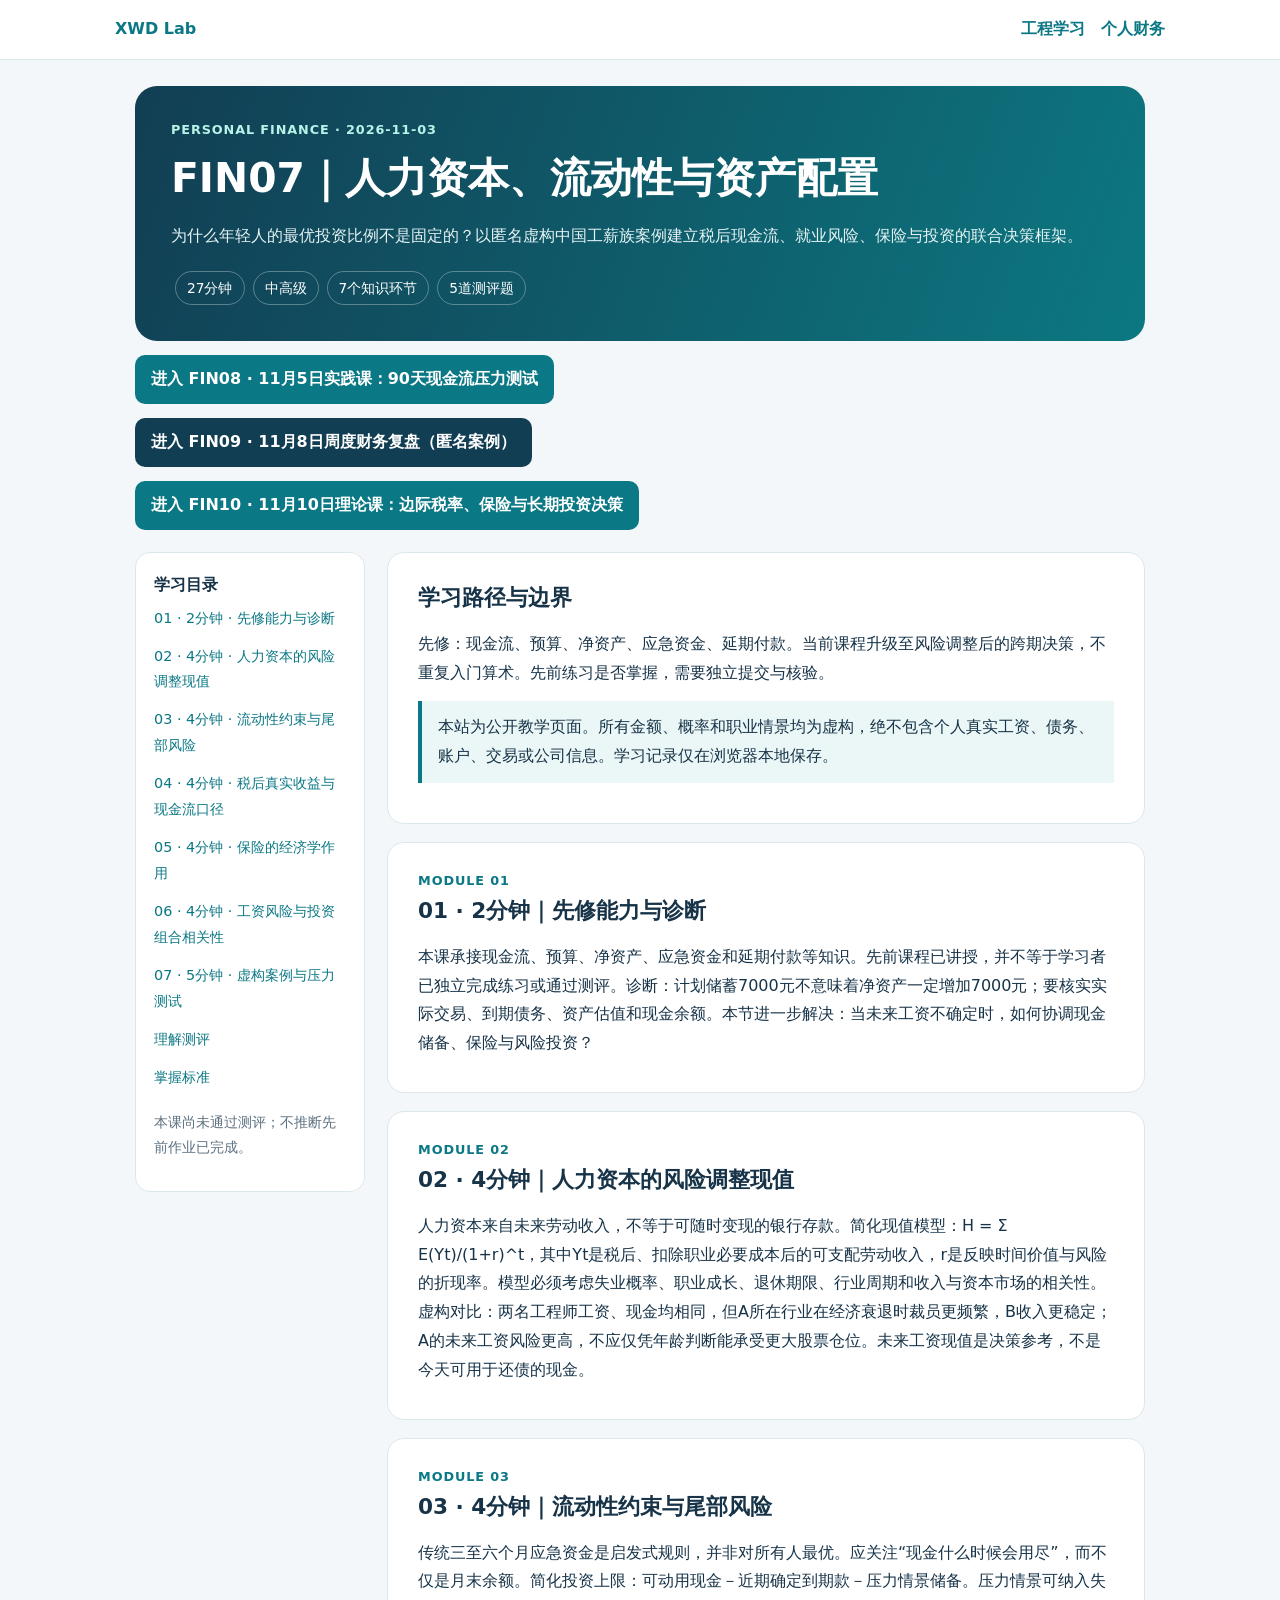
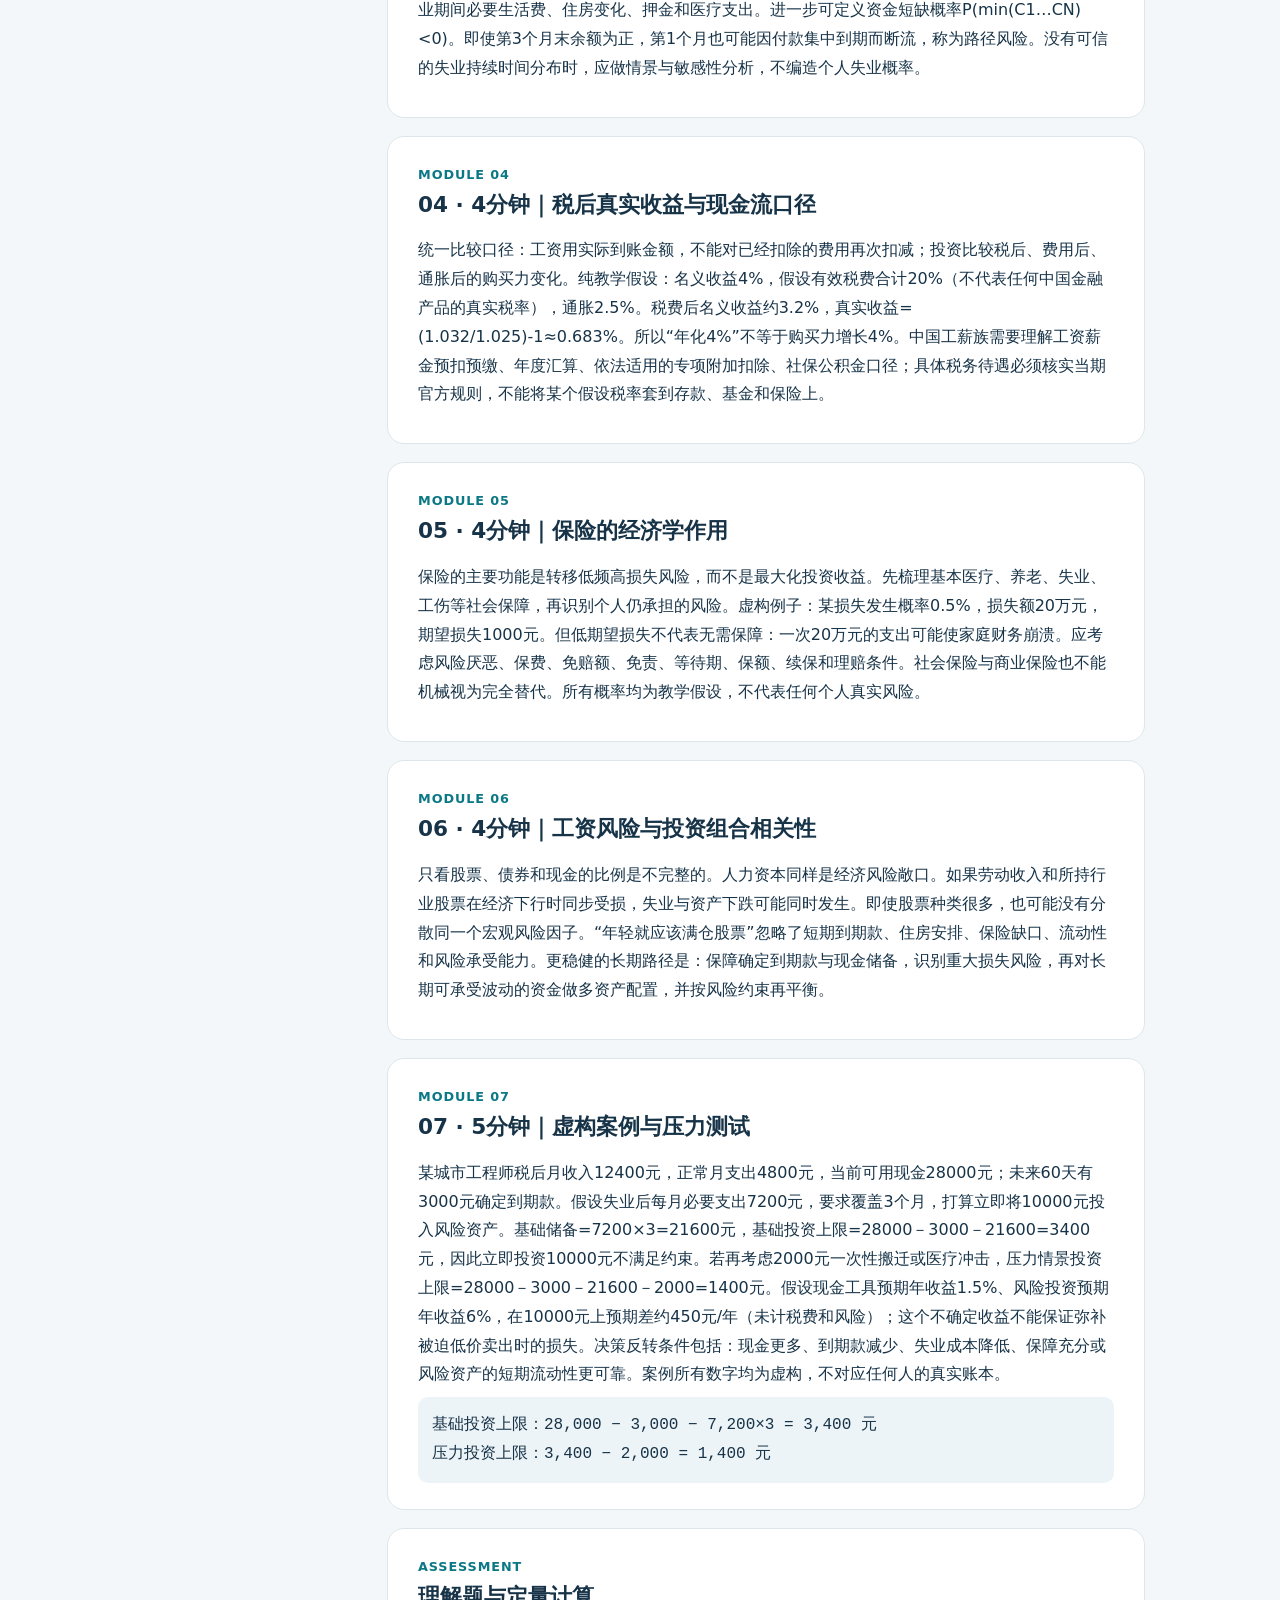
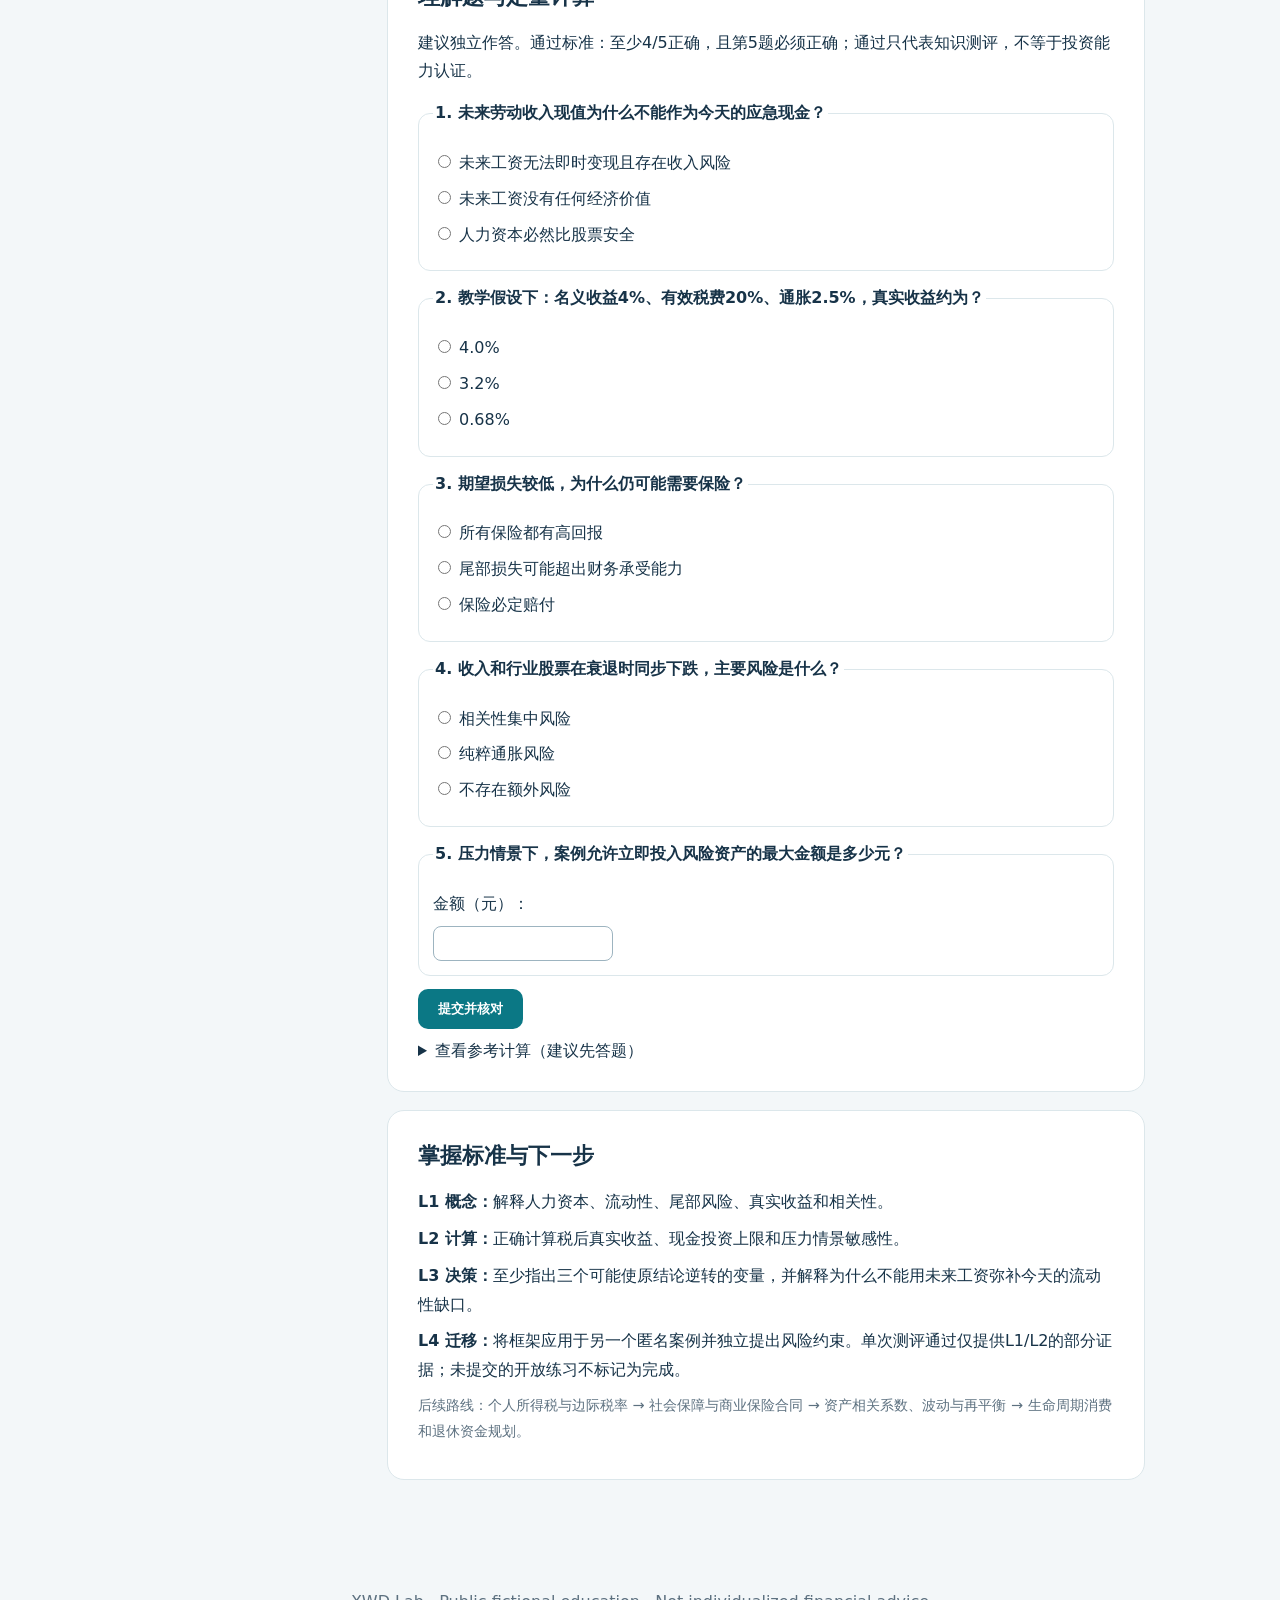
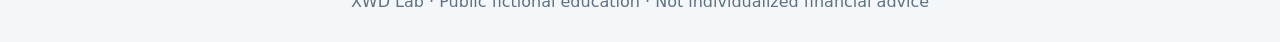
==== finance/index.html @ ec885947 "finance: add FIN10 theory lesson to finance landing page" ====
<!doctype html><html lang="zh-CN"><head><meta charset="utf-8"><meta name="viewport" content="width=device-width,initial-scale=1"><title>FIN07 人力资本与资产配置｜XWD Lab</title><meta name="description" content="个人财务进阶理论课：人力资本、流动性、税务、保险、投资与长期规划。虚构案例，浏览器本地进度。"><style>:root{--ink:#173348;--muted:#5d7180;--bg:#f3f7f9;--line:#dce7eb;--accent:#0b7885}*{box-sizing:border-box}html{scroll-behavior:smooth}body{margin:0;background:var(--bg);color:var(--ink);font-family:system-ui,-apple-system,"Noto Sans SC","Microsoft YaHei",sans-serif;line-height:1.8}a{color:var(--accent)}a:focus-visible,button:focus-visible,input:focus-visible{outline:3px solid orange;outline-offset:2px}header{background:#fff;border-bottom:1px solid var(--line);padding:15px max(20px,calc((100vw - 1050px)/2));display:flex;justify-content:space-between;gap:15px;flex-wrap:wrap}header a{text-decoration:none;font-weight:750}main{max-width:1050px;margin:auto;padding:26px 20px 65px}.hero{border-radius:22px;background:linear-gradient(110deg,#123e53,#0c7881);color:#fff;padding:32px 36px}.hero h1{font-size:clamp(1.65rem,3.6vw,2.55rem);line-height:1.35;margin:10px 0}.hero p{color:#e5f4f5}.tag{display:inline-block;padding:4px 11px;border:1px solid #ffffff50;border-radius:99px;margin:4px;font-size:.86rem}.layout{display:grid;grid-template-columns:230px 1fr;gap:22px;margin-top:22px}.sidebar{align-self:start;position:sticky;top:18px;background:#fff;border:1px solid var(--line);border-radius:15px;padding:18px}.sidebar a{display:block;text-decoration:none;padding:6px 0;font-size:.9rem}.sidebar p{font-size:.85rem;color:var(--muted)}.card{background:white;border:1px solid var(--line);border-radius:17px;padding:26px 30px;margin-bottom:18px}.card h2{font-size:1.35rem;margin:0 0 12px}.card p{margin:8px 0}.label{color:var(--accent);font-size:.8rem;font-weight:800;letter-spacing:.07em}.callout{background:#eaf7f6;border-left:4px solid var(--accent);padding:12px 16px;margin:14px 0}.math{font-family:ui-monospace,Consolas,monospace;background:#edf4f7;padding:14px;border-radius:10px;white-space:pre-wrap;overflow:auto}.q{border:1px solid var(--line);border-radius:12px;padding:14px;margin:13px 0}.q legend{font-weight:700}.q label{display:block;margin:7px 0}.q input{margin-right:8px;accent-color:var(--accent)}input[type=number]{padding:9px;border:1px solid #9db4c0;border-radius:8px;max-width:180px}button{background:var(--accent);color:#fff;border:0;border-radius:10px;padding:11px 20px;font-weight:750;cursor:pointer}button:hover{background:#095f69}.muted{color:var(--muted);font-size:.9rem}footer{text-align:center;color:var(--muted);padding:25px}@media(max-width:760px){.layout{grid-template-columns:1fr}.sidebar{position:static}.card{padding:20px}.hero{padding:25px 20px}}</style></head><body><header><a href="../">XWD Lab</a><nav aria-label="站点导航"><a href="../">工程学习</a>　<a href="./" aria-current="page">个人财务</a></nav></header><main><div class="hero"><div class="label" style="color:#b8f3e8">PERSONAL FINANCE · 2026-11-03</div><h1>FIN07｜人力资本、流动性与资产配置</h1><p>为什么年轻人的最优投资比例不是固定的？以匿名虚构中国工薪族案例建立税后现金流、就业风险、保险与投资的联合决策框架。</p><span class="tag">27分钟</span><span class="tag">中高级</span><span class="tag">7个知识环节</span><span class="tag">5道测评题</span></div><p style="margin:14px 0"><a href="practice-2026-11-05/" style="display:inline-block;background:#0b7885;color:#fff;padding:10px 16px;border-radius:10px;text-decoration:none;font-weight:750">进入 FIN08 · 11月5日实践课：90天现金流压力测试</a></p><p style="margin:14px 0"><a href="review-2026-11-08/" style="display:inline-block;background:#123e53;color:#fff;padding:10px 16px;border-radius:10px;text-decoration:none;font-weight:750">进入 FIN09 · 11月8日周度财务复盘（匿名案例）</a></p><p style="margin:14px 0"><a href="theory-2026-11-10/" style="display:inline-block;background:#0b7885;color:white;padding:10px 16px;border-radius:10px;text-decoration:none;font-weight:750">进入 FIN10 · 11月10日理论课：边际税率、保险与长期投资决策</a></p><div class="layout"><aside class="sidebar"><strong>学习目录</strong><a href="#s1">01 · 2分钟 · 先修能力与诊断</a><a href="#s2">02 · 4分钟 · 人力资本的风险调整现值</a><a href="#s3">03 · 4分钟 · 流动性约束与尾部风险</a><a href="#s4">04 · 4分钟 · 税后真实收益与现金流口径</a><a href="#s5">05 · 4分钟 · 保险的经济学作用</a><a href="#s6">06 · 4分钟 · 工资风险与投资组合相关性</a><a href="#s7">07 · 5分钟 · 虚构案例与压力测试</a><a href="#quiz-section">理解测评</a><a href="#rubric">掌握标准</a><p id="status">本课尚未通过测评；不推断先前作业已完成。</p></aside><article><section class="card"><h2>学习路径与边界</h2><p>先修：现金流、预算、净资产、应急资金、延期付款。当前课程升级至风险调整后的跨期决策，不重复入门算术。先前练习是否掌握，需要独立提交与核验。</p><div class="callout">本站为公开教学页面。所有金额、概率和职业情景均为虚构，绝不包含个人真实工资、债务、账户、交易或公司信息。学习记录仅在浏览器本地保存。</div></section><section class="card" id="s1"><div class="label">MODULE 01</div><h2>01 · 2分钟｜先修能力与诊断</h2><p>本课承接现金流、预算、净资产、应急资金和延期付款等知识。先前课程已讲授，并不等于学习者已独立完成练习或通过测评。诊断：计划储蓄7000元不意味着净资产一定增加7000元；要核实实际交易、到期债务、资产估值和现金余额。本节进一步解决：当未来工资不确定时，如何协调现金储备、保险与风险投资？</p></section><section class="card" id="s2"><div class="label">MODULE 02</div><h2>02 · 4分钟｜人力资本的风险调整现值</h2><p>人力资本来自未来劳动收入，不等于可随时变现的银行存款。简化现值模型：H = Σ E(Yt)/(1+r)^t，其中Yt是税后、扣除职业必要成本后的可支配劳动收入，r是反映时间价值与风险的折现率。模型必须考虑失业概率、职业成长、退休期限、行业周期和收入与资本市场的相关性。虚构对比：两名工程师工资、现金均相同，但A所在行业在经济衰退时裁员更频繁，B收入更稳定；A的未来工资风险更高，不应仅凭年龄判断能承受更大股票仓位。未来工资现值是决策参考，不是今天可用于还债的现金。</p></section><section class="card" id="s3"><div class="label">MODULE 03</div><h2>03 · 4分钟｜流动性约束与尾部风险</h2><p>传统三至六个月应急资金是启发式规则，并非对所有人最优。应关注“现金什么时候会用尽”，而不仅是月末余额。简化投资上限：可动用现金－近期确定到期款－压力情景储备。压力情景可纳入失业期间必要生活费、住房变化、押金和医疗支出。进一步可定义资金短缺概率P(min(C1…CN)<0)。即使第3个月末余额为正，第1个月也可能因付款集中到期而断流，称为路径风险。没有可信的失业持续时间分布时，应做情景与敏感性分析，不编造个人失业概率。</p></section><section class="card" id="s4"><div class="label">MODULE 04</div><h2>04 · 4分钟｜税后真实收益与现金流口径</h2><p>统一比较口径：工资用实际到账金额，不能对已经扣除的费用再次扣减；投资比较税后、费用后、通胀后的购买力变化。纯教学假设：名义收益4%，假设有效税费合计20%（不代表任何中国金融产品的真实税率），通胀2.5%。税费后名义收益约3.2%，真实收益=(1.032/1.025)-1≈0.683%。所以“年化4%”不等于购买力增长4%。中国工薪族需要理解工资薪金预扣预缴、年度汇算、依法适用的专项附加扣除、社保公积金口径；具体税务待遇必须核实当期官方规则，不能将某个假设税率套到存款、基金和保险上。</p></section><section class="card" id="s5"><div class="label">MODULE 05</div><h2>05 · 4分钟｜保险的经济学作用</h2><p>保险的主要功能是转移低频高损失风险，而不是最大化投资收益。先梳理基本医疗、养老、失业、工伤等社会保障，再识别个人仍承担的风险。虚构例子：某损失发生概率0.5%，损失额20万元，期望损失1000元。但低期望损失不代表无需保障：一次20万元的支出可能使家庭财务崩溃。应考虑风险厌恶、保费、免赔额、免责、等待期、保额、续保和理赔条件。社会保险与商业保险也不能机械视为完全替代。所有概率均为教学假设，不代表任何个人真实风险。</p></section><section class="card" id="s6"><div class="label">MODULE 06</div><h2>06 · 4分钟｜工资风险与投资组合相关性</h2><p>只看股票、债券和现金的比例是不完整的。人力资本同样是经济风险敞口。如果劳动收入和所持行业股票在经济下行时同步受损，失业与资产下跌可能同时发生。即使股票种类很多，也可能没有分散同一个宏观风险因子。“年轻就应该满仓股票”忽略了短期到期款、住房安排、保险缺口、流动性和风险承受能力。更稳健的长期路径是：保障确定到期款与现金储备，识别重大损失风险，再对长期可承受波动的资金做多资产配置，并按风险约束再平衡。</p></section><section class="card" id="s7"><div class="label">MODULE 07</div><h2>07 · 5分钟｜虚构案例与压力测试</h2><p>某城市工程师税后月收入12400元，正常月支出4800元，当前可用现金28000元；未来60天有3000元确定到期款。假设失业后每月必要支出7200元，要求覆盖3个月，打算立即将10000元投入风险资产。基础储备=7200×3=21600元，基础投资上限=28000－3000－21600=3400元，因此立即投资10000元不满足约束。若再考虑2000元一次性搬迁或医疗冲击，压力情景投资上限=28000－3000－21600－2000=1400元。假设现金工具预期年收益1.5%、风险投资预期年收益6%，在10000元上预期差约450元/年（未计税费和风险）；这个不确定收益不能保证弥补被迫低价卖出时的损失。决策反转条件包括：现金更多、到期款减少、失业成本降低、保障充分或风险资产的短期流动性更可靠。案例所有数字均为虚构，不对应任何人的真实账本。</p><div class="math">基础投资上限：28,000 − 3,000 − 7,200×3 = 3,400 元<br>压力投资上限：3,400 − 2,000 = 1,400 元</div></section><section class="card" id="quiz-section"><div class="label">ASSESSMENT</div><h2>理解题与定量计算</h2><p>建议独立作答。通过标准：至少4/5正确，且第5题必须正确；通过只代表知识测评，不等于投资能力认证。</p><form id="quiz"><fieldset class="q"><legend>1. 未来劳动收入现值为什么不能作为今天的应急现金？</legend><label><input type="radio" name="q0" value="0">未来工资无法即时变现且存在收入风险</label><label><input type="radio" name="q0" value="1">未来工资没有任何经济价值</label><label><input type="radio" name="q0" value="2">人力资本必然比股票安全</label></fieldset><fieldset class="q"><legend>2. 教学假设下：名义收益4%、有效税费20%、通胀2.5%，真实收益约为？</legend><label><input type="radio" name="q1" value="0">4.0%</label><label><input type="radio" name="q1" value="1">3.2%</label><label><input type="radio" name="q1" value="2">0.68%</label></fieldset><fieldset class="q"><legend>3. 期望损失较低，为什么仍可能需要保险？</legend><label><input type="radio" name="q2" value="0">所有保险都有高回报</label><label><input type="radio" name="q2" value="1">尾部损失可能超出财务承受能力</label><label><input type="radio" name="q2" value="2">保险必定赔付</label></fieldset><fieldset class="q"><legend>4. 收入和行业股票在衰退时同步下跌，主要风险是什么？</legend><label><input type="radio" name="q3" value="0">相关性集中风险</label><label><input type="radio" name="q3" value="1">纯粹通胀风险</label><label><input type="radio" name="q3" value="2">不存在额外风险</label></fieldset><fieldset class="q"><legend>5. 压力情景下，案例允许立即投入风险资产的最大金额是多少元？</legend><label for="number">金额（元）：</label><input type="number" id="number" step="1" min="0" inputmode="numeric"></fieldset><button type="submit">提交并核对</button><p id="result" role="status" aria-live="polite"></p></form><details><summary>查看参考计算（建议先答题）</summary><p>真实收益=(1.032/1.025)-1≈0.683%；投资上限=28000-3000-(7200×3+2000)=1400元。选择题答案依次为A、C、B、A。</p></details></section><section class="card" id="rubric"><h2>掌握标准与下一步</h2><p><strong>L1 概念：</strong>解释人力资本、流动性、尾部风险、真实收益和相关性。</p><p><strong>L2 计算：</strong>正确计算税后真实收益、现金投资上限和压力情景敏感性。</p><p><strong>L3 决策：</strong>至少指出三个可能使原结论逆转的变量，并解释为什么不能用未来工资弥补今天的流动性缺口。</p><p><strong>L4 迁移：</strong>将框架应用于另一个匿名案例并独立提出风险约束。单次测评通过仅提供L1/L2的部分证据；未提交的开放练习不标记为完成。</p><p class="muted">后续路线：个人所得税与边际税率 → 社会保障与商业保险合同 → 资产相关系数、波动与再平衡 → 生命周期消费和退休资金规划。</p></section></article></div></main><footer>XWD Lab · Public fictional education · Not individualized financial advice</footer><script>(function(){'use strict';var key='xwd_finance_learning_v1',id='fin07-20261103';var status=document.getElementById('status');try{var old=JSON.parse(localStorage.getItem(key)||'{}');if(old[id]&&old[id].passed)status.textContent='本设备已通过本课知识测评。';}catch(e){}document.getElementById('quiz').addEventListener('submit',function(e){e.preventDefault();var answers=[0,2,1,0],score=0;for(var i=0;i<4;i++){var checked=document.querySelector('input[name="q'+i+'"]:checked');if(!checked){document.getElementById('result').textContent='请先完成全部选择题。';return;}if(Number(checked.value)===answers[i])score++;}var n=document.getElementById('number').value;if(n===''){document.getElementById('result').textContent='请填写定量题。';return;}var ok=Number(n)===1400;if(ok)score++;var passed=score>=4&&ok;document.getElementById('result').textContent='得分 '+score+'/5。'+(passed?'通过本课知识检查。':'未达标，请核对压力情景计算。')+' 参考答案：1-A，2-C，3-B，4-A，5-1400元。';try{var data=JSON.parse(localStorage.getItem(key)||'{}');if(!data||typeof data!=='object'||Array.isArray(data))data={};data[id]={passed:passed,score:score,checkedAt:new Date().toISOString()};localStorage.setItem(key,JSON.stringify(data));if(passed)status.textContent='本设备已通过本课知识测评。';}catch(err){document.getElementById('result').textContent+=' 本浏览器无法保存进度。';}});})();</script></body></html>
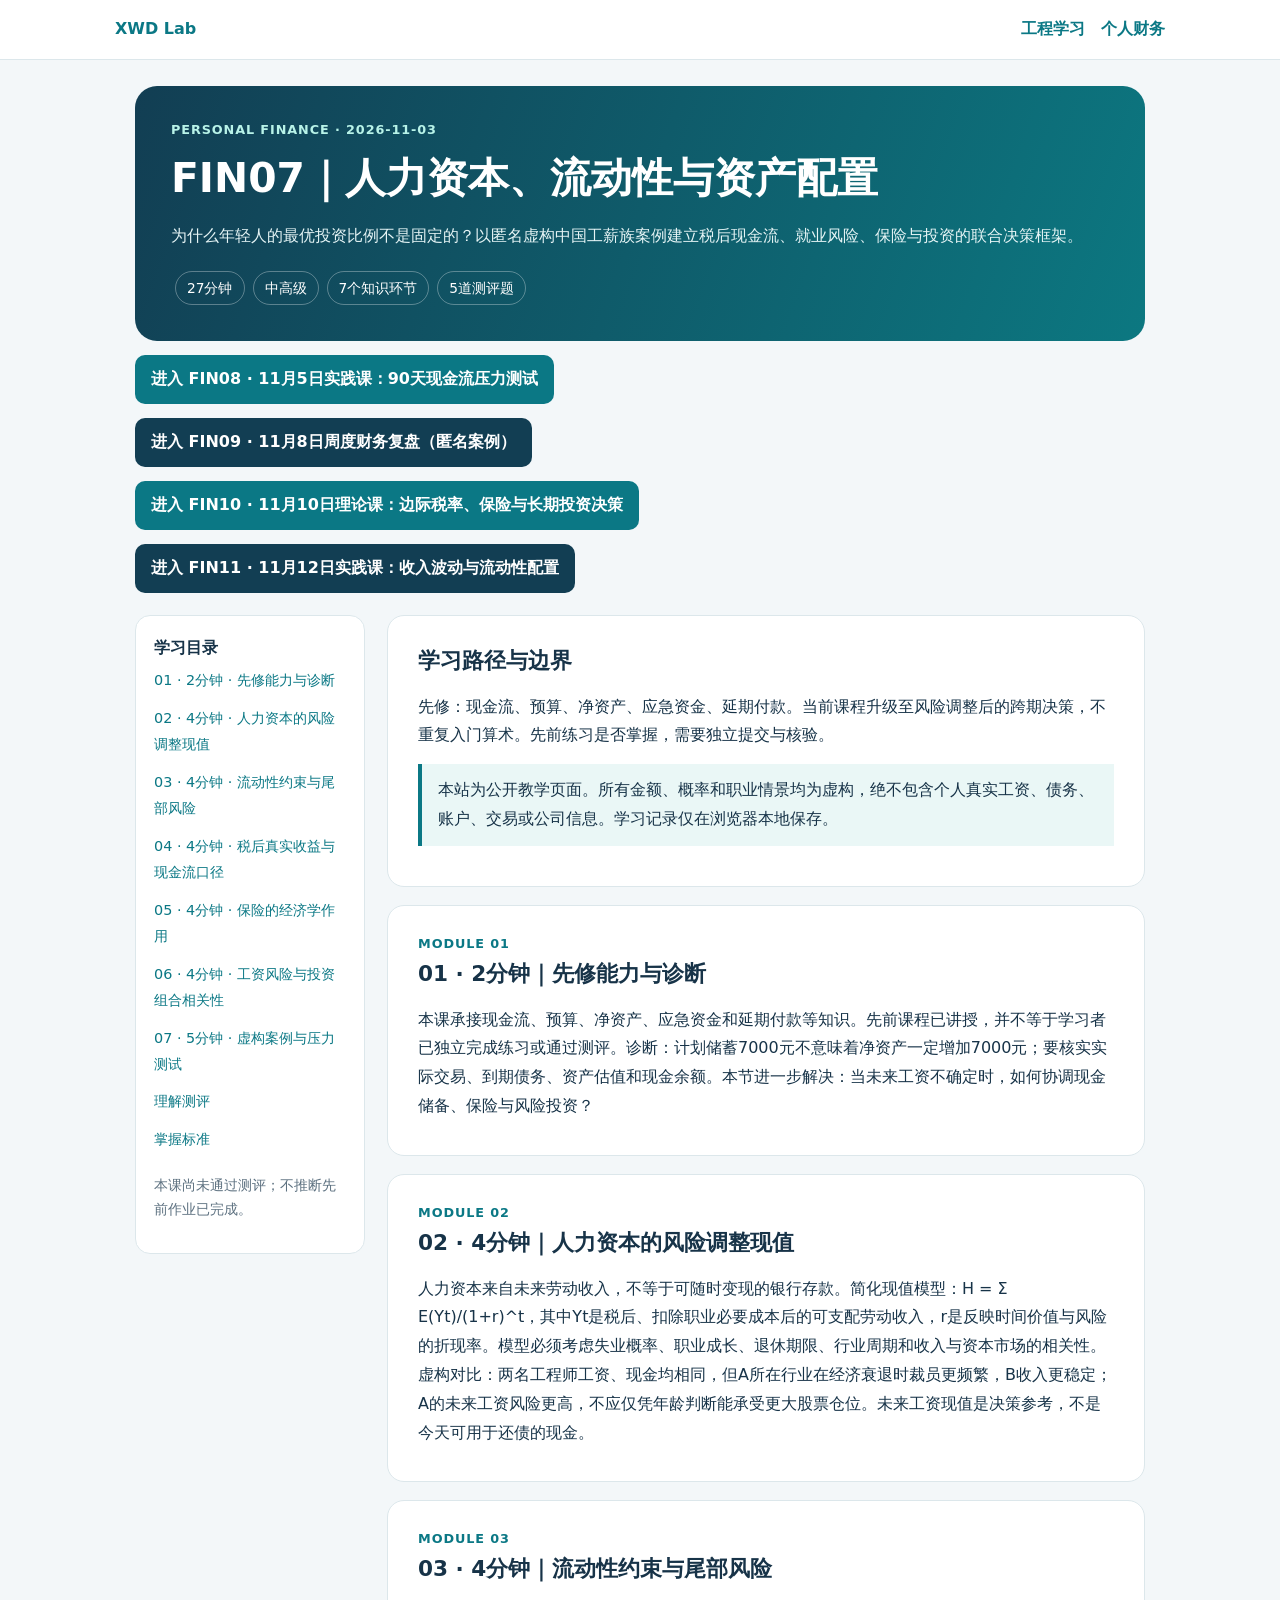
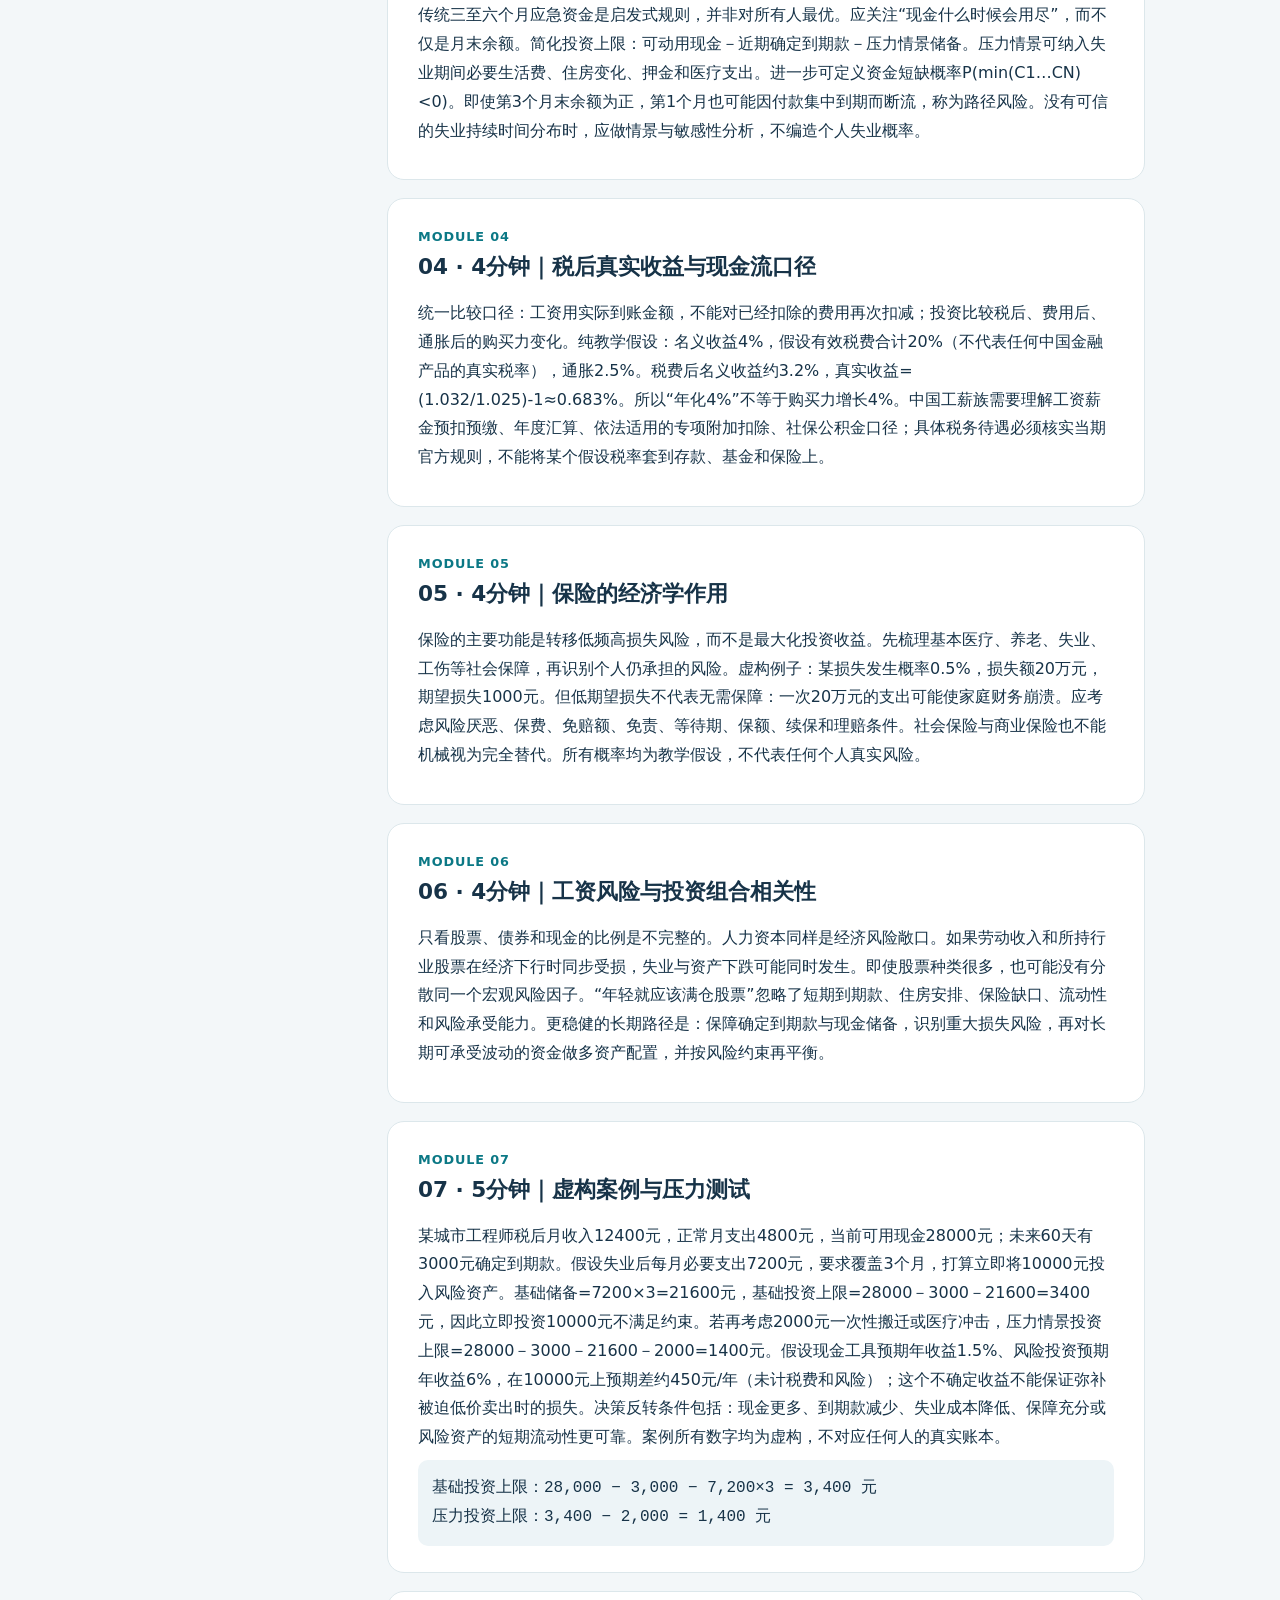
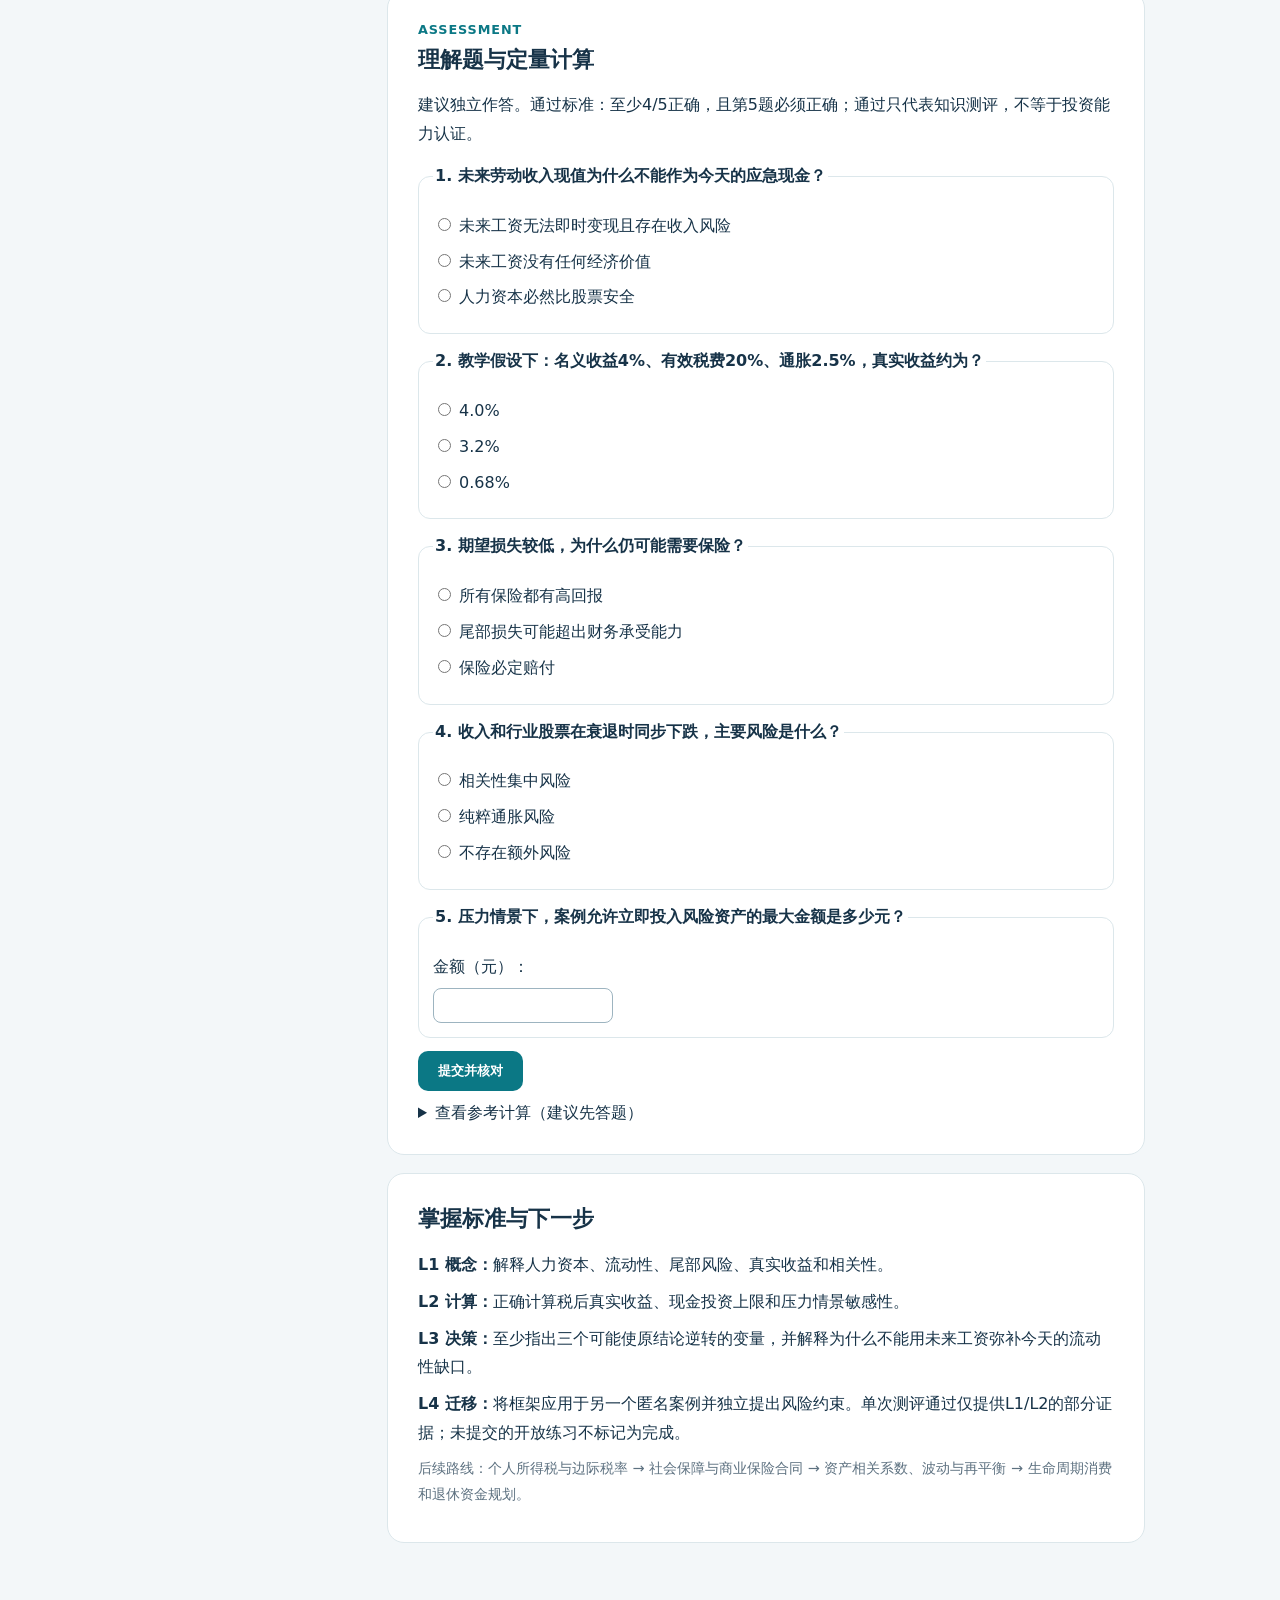
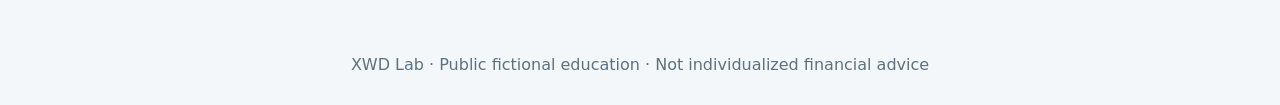
==== commit f3c1629a: "finance: link FIN11 practice from finance index" ====
--- a/finance/index.html
+++ b/finance/index.html
@@ -1 +1 @@
-<!doctype html><html lang="zh-CN"><head><meta charset="utf-8"><meta name="viewport" content="width=device-width,initial-scale=1"><title>FIN07 人力资本与资产配置｜XWD Lab</title><meta name="description" content="个人财务进阶理论课：人力资本、流动性、税务、保险、投资与长期规划。虚构案例，浏览器本地进度。"><style>:root{--ink:#173348;--muted:#5d7180;--bg:#f3f7f9;--line:#dce7eb;--accent:#0b7885}*{box-sizing:border-box}html{scroll-behavior:smooth}body{margin:0;background:var(--bg);color:var(--ink);font-family:system-ui,-apple-system,"Noto Sans SC","Microsoft YaHei",sans-serif;line-height:1.8}a{color:var(--accent)}a:focus-visible,button:focus-visible,input:focus-visible{outline:3px solid orange;outline-offset:2px}header{background:#fff;border-bottom:1px solid var(--line);padding:15px max(20px,calc((100vw - 1050px)/2));display:flex;justify-content:space-between;gap:15px;flex-wrap:wrap}header a{text-decoration:none;font-weight:750}main{max-width:1050px;margin:auto;padding:26px 20px 65px}.hero{border-radius:22px;background:linear-gradient(110deg,#123e53,#0c7881);color:#fff;padding:32px 36px}.hero h1{font-size:clamp(1.65rem,3.6vw,2.55rem);line-height:1.35;margin:10px 0}.hero p{color:#e5f4f5}.tag{display:inline-block;padding:4px 11px;border:1px solid #ffffff50;border-radius:99px;margin:4px;font-size:.86rem}.layout{display:grid;grid-template-columns:230px 1fr;gap:22px;margin-top:22px}.sidebar{align-self:start;position:sticky;top:18px;background:#fff;border:1px solid var(--line);border-radius:15px;padding:18px}.sidebar a{display:block;text-decoration:none;padding:6px 0;font-size:.9rem}.sidebar p{font-size:.85rem;color:var(--muted)}.card{background:white;border:1px solid var(--line);border-radius:17px;padding:26px 30px;margin-bottom:18px}.card h2{font-size:1.35rem;margin:0 0 12px}.card p{margin:8px 0}.label{color:var(--accent);font-size:.8rem;font-weight:800;letter-spacing:.07em}.callout{background:#eaf7f6;border-left:4px solid var(--accent);padding:12px 16px;margin:14px 0}.math{font-family:ui-monospace,Consolas,monospace;background:#edf4f7;padding:14px;border-radius:10px;white-space:pre-wrap;overflow:auto}.q{border:1px solid var(--line);border-radius:12px;padding:14px;margin:13px 0}.q legend{font-weight:700}.q label{display:block;margin:7px 0}.q input{margin-right:8px;accent-color:var(--accent)}input[type=number]{padding:9px;border:1px solid #9db4c0;border-radius:8px;max-width:180px}button{background:var(--accent);color:#fff;border:0;border-radius:10px;padding:11px 20px;font-weight:750;cursor:pointer}button:hover{background:#095f69}.muted{color:var(--muted);font-size:.9rem}footer{text-align:center;color:var(--muted);padding:25px}@media(max-width:760px){.layout{grid-template-columns:1fr}.sidebar{position:static}.card{padding:20px}.hero{padding:25px 20px}}</style></head><body><header><a href="../">XWD Lab</a><nav aria-label="站点导航"><a href="../">工程学习</a>　<a href="./" aria-current="page">个人财务</a></nav></header><main><div class="hero"><div class="label" style="color:#b8f3e8">PERSONAL FINANCE · 2026-11-03</div><h1>FIN07｜人力资本、流动性与资产配置</h1><p>为什么年轻人的最优投资比例不是固定的？以匿名虚构中国工薪族案例建立税后现金流、就业风险、保险与投资的联合决策框架。</p><span class="tag">27分钟</span><span class="tag">中高级</span><span class="tag">7个知识环节</span><span class="tag">5道测评题</span></div><p style="margin:14px 0"><a href="practice-2026-11-05/" style="display:inline-block;background:#0b7885;color:#fff;padding:10px 16px;border-radius:10px;text-decoration:none;font-weight:750">进入 FIN08 · 11月5日实践课：90天现金流压力测试</a></p><p style="margin:14px 0"><a href="review-2026-11-08/" style="display:inline-block;background:#123e53;color:#fff;padding:10px 16px;border-radius:10px;text-decoration:none;font-weight:750">进入 FIN09 · 11月8日周度财务复盘（匿名案例）</a></p><p style="margin:14px 0"><a href="theory-2026-11-10/" style="display:inline-block;background:#0b7885;color:white;padding:10px 16px;border-radius:10px;text-decoration:none;font-weight:750">进入 FIN10 · 11月10日理论课：边际税率、保险与长期投资决策</a></p><div class="layout"><aside class="sidebar"><strong>学习目录</strong><a href="#s1">01 · 2分钟 · 先修能力与诊断</a><a href="#s2">02 · 4分钟 · 人力资本的风险调整现值</a><a href="#s3">03 · 4分钟 · 流动性约束与尾部风险</a><a href="#s4">04 · 4分钟 · 税后真实收益与现金流口径</a><a href="#s5">05 · 4分钟 · 保险的经济学作用</a><a href="#s6">06 · 4分钟 · 工资风险与投资组合相关性</a><a href="#s7">07 · 5分钟 · 虚构案例与压力测试</a><a href="#quiz-section">理解测评</a><a href="#rubric">掌握标准</a><p id="status">本课尚未通过测评；不推断先前作业已完成。</p></aside><article><section class="card"><h2>学习路径与边界</h2><p>先修：现金流、预算、净资产、应急资金、延期付款。当前课程升级至风险调整后的跨期决策，不重复入门算术。先前练习是否掌握，需要独立提交与核验。</p><div class="callout">本站为公开教学页面。所有金额、概率和职业情景均为虚构，绝不包含个人真实工资、债务、账户、交易或公司信息。学习记录仅在浏览器本地保存。</div></section><section class="card" id="s1"><div class="label">MODULE 01</div><h2>01 · 2分钟｜先修能力与诊断</h2><p>本课承接现金流、预算、净资产、应急资金和延期付款等知识。先前课程已讲授，并不等于学习者已独立完成练习或通过测评。诊断：计划储蓄7000元不意味着净资产一定增加7000元；要核实实际交易、到期债务、资产估值和现金余额。本节进一步解决：当未来工资不确定时，如何协调现金储备、保险与风险投资？</p></section><section class="card" id="s2"><div class="label">MODULE 02</div><h2>02 · 4分钟｜人力资本的风险调整现值</h2><p>人力资本来自未来劳动收入，不等于可随时变现的银行存款。简化现值模型：H = Σ E(Yt)/(1+r)^t，其中Yt是税后、扣除职业必要成本后的可支配劳动收入，r是反映时间价值与风险的折现率。模型必须考虑失业概率、职业成长、退休期限、行业周期和收入与资本市场的相关性。虚构对比：两名工程师工资、现金均相同，但A所在行业在经济衰退时裁员更频繁，B收入更稳定；A的未来工资风险更高，不应仅凭年龄判断能承受更大股票仓位。未来工资现值是决策参考，不是今天可用于还债的现金。</p></section><section class="card" id="s3"><div class="label">MODULE 03</div><h2>03 · 4分钟｜流动性约束与尾部风险</h2><p>传统三至六个月应急资金是启发式规则，并非对所有人最优。应关注“现金什么时候会用尽”，而不仅是月末余额。简化投资上限：可动用现金－近期确定到期款－压力情景储备。压力情景可纳入失业期间必要生活费、住房变化、押金和医疗支出。进一步可定义资金短缺概率P(min(C1…CN)<0)。即使第3个月末余额为正，第1个月也可能因付款集中到期而断流，称为路径风险。没有可信的失业持续时间分布时，应做情景与敏感性分析，不编造个人失业概率。</p></section><section class="card" id="s4"><div class="label">MODULE 04</div><h2>04 · 4分钟｜税后真实收益与现金流口径</h2><p>统一比较口径：工资用实际到账金额，不能对已经扣除的费用再次扣减；投资比较税后、费用后、通胀后的购买力变化。纯教学假设：名义收益4%，假设有效税费合计20%（不代表任何中国金融产品的真实税率），通胀2.5%。税费后名义收益约3.2%，真实收益=(1.032/1.025)-1≈0.683%。所以“年化4%”不等于购买力增长4%。中国工薪族需要理解工资薪金预扣预缴、年度汇算、依法适用的专项附加扣除、社保公积金口径；具体税务待遇必须核实当期官方规则，不能将某个假设税率套到存款、基金和保险上。</p></section><section class="card" id="s5"><div class="label">MODULE 05</div><h2>05 · 4分钟｜保险的经济学作用</h2><p>保险的主要功能是转移低频高损失风险，而不是最大化投资收益。先梳理基本医疗、养老、失业、工伤等社会保障，再识别个人仍承担的风险。虚构例子：某损失发生概率0.5%，损失额20万元，期望损失1000元。但低期望损失不代表无需保障：一次20万元的支出可能使家庭财务崩溃。应考虑风险厌恶、保费、免赔额、免责、等待期、保额、续保和理赔条件。社会保险与商业保险也不能机械视为完全替代。所有概率均为教学假设，不代表任何个人真实风险。</p></section><section class="card" id="s6"><div class="label">MODULE 06</div><h2>06 · 4分钟｜工资风险与投资组合相关性</h2><p>只看股票、债券和现金的比例是不完整的。人力资本同样是经济风险敞口。如果劳动收入和所持行业股票在经济下行时同步受损，失业与资产下跌可能同时发生。即使股票种类很多，也可能没有分散同一个宏观风险因子。“年轻就应该满仓股票”忽略了短期到期款、住房安排、保险缺口、流动性和风险承受能力。更稳健的长期路径是：保障确定到期款与现金储备，识别重大损失风险，再对长期可承受波动的资金做多资产配置，并按风险约束再平衡。</p></section><section class="card" id="s7"><div class="label">MODULE 07</div><h2>07 · 5分钟｜虚构案例与压力测试</h2><p>某城市工程师税后月收入12400元，正常月支出4800元，当前可用现金28000元；未来60天有3000元确定到期款。假设失业后每月必要支出7200元，要求覆盖3个月，打算立即将10000元投入风险资产。基础储备=7200×3=21600元，基础投资上限=28000－3000－21600=3400元，因此立即投资10000元不满足约束。若再考虑2000元一次性搬迁或医疗冲击，压力情景投资上限=28000－3000－21600－2000=1400元。假设现金工具预期年收益1.5%、风险投资预期年收益6%，在10000元上预期差约450元/年（未计税费和风险）；这个不确定收益不能保证弥补被迫低价卖出时的损失。决策反转条件包括：现金更多、到期款减少、失业成本降低、保障充分或风险资产的短期流动性更可靠。案例所有数字均为虚构，不对应任何人的真实账本。</p><div class="math">基础投资上限：28,000 − 3,000 − 7,200×3 = 3,400 元<br>压力投资上限：3,400 − 2,000 = 1,400 元</div></section><section class="card" id="quiz-section"><div class="label">ASSESSMENT</div><h2>理解题与定量计算</h2><p>建议独立作答。通过标准：至少4/5正确，且第5题必须正确；通过只代表知识测评，不等于投资能力认证。</p><form id="quiz"><fieldset class="q"><legend>1. 未来劳动收入现值为什么不能作为今天的应急现金？</legend><label><input type="radio" name="q0" value="0">未来工资无法即时变现且存在收入风险</label><label><input type="radio" name="q0" value="1">未来工资没有任何经济价值</label><label><input type="radio" name="q0" value="2">人力资本必然比股票安全</label></fieldset><fieldset class="q"><legend>2. 教学假设下：名义收益4%、有效税费20%、通胀2.5%，真实收益约为？</legend><label><input type="radio" name="q1" value="0">4.0%</label><label><input type="radio" name="q1" value="1">3.2%</label><label><input type="radio" name="q1" value="2">0.68%</label></fieldset><fieldset class="q"><legend>3. 期望损失较低，为什么仍可能需要保险？</legend><label><input type="radio" name="q2" value="0">所有保险都有高回报</label><label><input type="radio" name="q2" value="1">尾部损失可能超出财务承受能力</label><label><input type="radio" name="q2" value="2">保险必定赔付</label></fieldset><fieldset class="q"><legend>4. 收入和行业股票在衰退时同步下跌，主要风险是什么？</legend><label><input type="radio" name="q3" value="0">相关性集中风险</label><label><input type="radio" name="q3" value="1">纯粹通胀风险</label><label><input type="radio" name="q3" value="2">不存在额外风险</label></fieldset><fieldset class="q"><legend>5. 压力情景下，案例允许立即投入风险资产的最大金额是多少元？</legend><label for="number">金额（元）：</label><input type="number" id="number" step="1" min="0" inputmode="numeric"></fieldset><button type="submit">提交并核对</button><p id="result" role="status" aria-live="polite"></p></form><details><summary>查看参考计算（建议先答题）</summary><p>真实收益=(1.032/1.025)-1≈0.683%；投资上限=28000-3000-(7200×3+2000)=1400元。选择题答案依次为A、C、B、A。</p></details></section><section class="card" id="rubric"><h2>掌握标准与下一步</h2><p><strong>L1 概念：</strong>解释人力资本、流动性、尾部风险、真实收益和相关性。</p><p><strong>L2 计算：</strong>正确计算税后真实收益、现金投资上限和压力情景敏感性。</p><p><strong>L3 决策：</strong>至少指出三个可能使原结论逆转的变量，并解释为什么不能用未来工资弥补今天的流动性缺口。</p><p><strong>L4 迁移：</strong>将框架应用于另一个匿名案例并独立提出风险约束。单次测评通过仅提供L1/L2的部分证据；未提交的开放练习不标记为完成。</p><p class="muted">后续路线：个人所得税与边际税率 → 社会保障与商业保险合同 → 资产相关系数、波动与再平衡 → 生命周期消费和退休资金规划。</p></section></article></div></main><footer>XWD Lab · Public fictional education · Not individualized financial advice</footer><script>(function(){'use strict';var key='xwd_finance_learning_v1',id='fin07-20261103';var status=document.getElementById('status');try{var old=JSON.parse(localStorage.getItem(key)||'{}');if(old[id]&&old[id].passed)status.textContent='本设备已通过本课知识测评。';}catch(e){}document.getElementById('quiz').addEventListener('submit',function(e){e.preventDefault();var answers=[0,2,1,0],score=0;for(var i=0;i<4;i++){var checked=document.querySelector('input[name="q'+i+'"]:checked');if(!checked){document.getElementById('result').textContent='请先完成全部选择题。';return;}if(Number(checked.value)===answers[i])score++;}var n=document.getElementById('number').value;if(n===''){document.getElementById('result').textContent='请填写定量题。';return;}var ok=Number(n)===1400;if(ok)score++;var passed=score>=4&&ok;document.getElementById('result').textContent='得分 '+score+'/5。'+(passed?'通过本课知识检查。':'未达标，请核对压力情景计算。')+' 参考答案：1-A，2-C，3-B，4-A，5-1400元。';try{var data=JSON.parse(localStorage.getItem(key)||'{}');if(!data||typeof data!=='object'||Array.isArray(data))data={};data[id]={passed:passed,score:score,checkedAt:new Date().toISOString()};localStorage.setItem(key,JSON.stringify(data));if(passed)status.textContent='本设备已通过本课知识测评。';}catch(err){document.getElementById('result').textContent+=' 本浏览器无法保存进度。';}});})();</script></body></html>+<!doctype html><html lang="zh-CN"><head><meta charset="utf-8"><meta name="viewport" content="width=device-width,initial-scale=1"><title>FIN07 人力资本与资产配置｜XWD Lab</title><meta name="description" content="个人财务进阶理论课：人力资本、流动性、税务、保险、投资与长期规划。虚构案例，浏览器本地进度。"><style>:root{--ink:#173348;--muted:#5d7180;--bg:#f3f7f9;--line:#dce7eb;--accent:#0b7885}*{box-sizing:border-box}html{scroll-behavior:smooth}body{margin:0;background:var(--bg);color:var(--ink);font-family:system-ui,-apple-system,"Noto Sans SC","Microsoft YaHei",sans-serif;line-height:1.8}a{color:var(--accent)}a:focus-visible,button:focus-visible,input:focus-visible{outline:3px solid orange;outline-offset:2px}header{background:#fff;border-bottom:1px solid var(--line);padding:15px max(20px,calc((100vw - 1050px)/2));display:flex;justify-content:space-between;gap:15px;flex-wrap:wrap}header a{text-decoration:none;font-weight:750}main{max-width:1050px;margin:auto;padding:26px 20px 65px}.hero{border-radius:22px;background:linear-gradient(110deg,#123e53,#0c7881);color:#fff;padding:32px 36px}.hero h1{font-size:clamp(1.65rem,3.6vw,2.55rem);line-height:1.35;margin:10px 0}.hero p{color:#e5f4f5}.tag{display:inline-block;padding:4px 11px;border:1px solid #ffffff50;border-radius:99px;margin:4px;font-size:.86rem}.layout{display:grid;grid-template-columns:230px 1fr;gap:22px;margin-top:22px}.sidebar{align-self:start;position:sticky;top:18px;background:#fff;border:1px solid var(--line);border-radius:15px;padding:18px}.sidebar a{display:block;text-decoration:none;padding:6px 0;font-size:.9rem}.sidebar p{font-size:.85rem;color:var(--muted)}.card{background:white;border:1px solid var(--line);border-radius:17px;padding:26px 30px;margin-bottom:18px}.card h2{font-size:1.35rem;margin:0 0 12px}.card p{margin:8px 0}.label{color:var(--accent);font-size:.8rem;font-weight:800;letter-spacing:.07em}.callout{background:#eaf7f6;border-left:4px solid var(--accent);padding:12px 16px;margin:14px 0}.math{font-family:ui-monospace,Consolas,monospace;background:#edf4f7;padding:14px;border-radius:10px;white-space:pre-wrap;overflow:auto}.q{border:1px solid var(--line);border-radius:12px;padding:14px;margin:13px 0}.q legend{font-weight:700}.q label{display:block;margin:7px 0}.q input{margin-right:8px;accent-color:var(--accent)}input[type=number]{padding:9px;border:1px solid #9db4c0;border-radius:8px;max-width:180px}button{background:var(--accent);color:#fff;border:0;border-radius:10px;padding:11px 20px;font-weight:750;cursor:pointer}button:hover{background:#095f69}.muted{color:var(--muted);font-size:.9rem}footer{text-align:center;color:var(--muted);padding:25px}@media(max-width:760px){.layout{grid-template-columns:1fr}.sidebar{position:static}.card{padding:20px}.hero{padding:25px 20px}}</style></head><body><header><a href="../">XWD Lab</a><nav aria-label="站点导航"><a href="../">工程学习</a>　<a href="./" aria-current="page">个人财务</a></nav></header><main><div class="hero"><div class="label" style="color:#b8f3e8">PERSONAL FINANCE · 2026-11-03</div><h1>FIN07｜人力资本、流动性与资产配置</h1><p>为什么年轻人的最优投资比例不是固定的？以匿名虚构中国工薪族案例建立税后现金流、就业风险、保险与投资的联合决策框架。</p><span class="tag">27分钟</span><span class="tag">中高级</span><span class="tag">7个知识环节</span><span class="tag">5道测评题</span></div><p style="margin:14px 0"><a href="practice-2026-11-05/" style="display:inline-block;background:#0b7885;color:#fff;padding:10px 16px;border-radius:10px;text-decoration:none;font-weight:750">进入 FIN08 · 11月5日实践课：90天现金流压力测试</a></p><p style="margin:14px 0"><a href="review-2026-11-08/" style="display:inline-block;background:#123e53;color:#fff;padding:10px 16px;border-radius:10px;text-decoration:none;font-weight:750">进入 FIN09 · 11月8日周度财务复盘（匿名案例）</a></p><p style="margin:14px 0"><a href="theory-2026-11-10/" style="display:inline-block;background:#0b7885;color:white;padding:10px 16px;border-radius:10px;text-decoration:none;font-weight:750">进入 FIN10 · 11月10日理论课：边际税率、保险与长期投资决策</a></p><p style="margin:14px 0"><a href="practice-2026-11-12/" style="display:inline-block;background:#123e53;color:white;padding:10px 16px;border-radius:10px;text-decoration:none;font-weight:750">进入 FIN11 · 11月12日实践课：收入波动与流动性配置</a></p><div class="layout"><aside class="sidebar"><strong>学习目录</strong><a href="#s1">01 · 2分钟 · 先修能力与诊断</a><a href="#s2">02 · 4分钟 · 人力资本的风险调整现值</a><a href="#s3">03 · 4分钟 · 流动性约束与尾部风险</a><a href="#s4">04 · 4分钟 · 税后真实收益与现金流口径</a><a href="#s5">05 · 4分钟 · 保险的经济学作用</a><a href="#s6">06 · 4分钟 · 工资风险与投资组合相关性</a><a href="#s7">07 · 5分钟 · 虚构案例与压力测试</a><a href="#quiz-section">理解测评</a><a href="#rubric">掌握标准</a><p id="status">本课尚未通过测评；不推断先前作业已完成。</p></aside><article><section class="card"><h2>学习路径与边界</h2><p>先修：现金流、预算、净资产、应急资金、延期付款。当前课程升级至风险调整后的跨期决策，不重复入门算术。先前练习是否掌握，需要独立提交与核验。</p><div class="callout">本站为公开教学页面。所有金额、概率和职业情景均为虚构，绝不包含个人真实工资、债务、账户、交易或公司信息。学习记录仅在浏览器本地保存。</div></section><section class="card" id="s1"><div class="label">MODULE 01</div><h2>01 · 2分钟｜先修能力与诊断</h2><p>本课承接现金流、预算、净资产、应急资金和延期付款等知识。先前课程已讲授，并不等于学习者已独立完成练习或通过测评。诊断：计划储蓄7000元不意味着净资产一定增加7000元；要核实实际交易、到期债务、资产估值和现金余额。本节进一步解决：当未来工资不确定时，如何协调现金储备、保险与风险投资？</p></section><section class="card" id="s2"><div class="label">MODULE 02</div><h2>02 · 4分钟｜人力资本的风险调整现值</h2><p>人力资本来自未来劳动收入，不等于可随时变现的银行存款。简化现值模型：H = Σ E(Yt)/(1+r)^t，其中Yt是税后、扣除职业必要成本后的可支配劳动收入，r是反映时间价值与风险的折现率。模型必须考虑失业概率、职业成长、退休期限、行业周期和收入与资本市场的相关性。虚构对比：两名工程师工资、现金均相同，但A所在行业在经济衰退时裁员更频繁，B收入更稳定；A的未来工资风险更高，不应仅凭年龄判断能承受更大股票仓位。未来工资现值是决策参考，不是今天可用于还债的现金。</p></section><section class="card" id="s3"><div class="label">MODULE 03</div><h2>03 · 4分钟｜流动性约束与尾部风险</h2><p>传统三至六个月应急资金是启发式规则，并非对所有人最优。应关注“现金什么时候会用尽”，而不仅是月末余额。简化投资上限：可动用现金－近期确定到期款－压力情景储备。压力情景可纳入失业期间必要生活费、住房变化、押金和医疗支出。进一步可定义资金短缺概率P(min(C1…CN)<0)。即使第3个月末余额为正，第1个月也可能因付款集中到期而断流，称为路径风险。没有可信的失业持续时间分布时，应做情景与敏感性分析，不编造个人失业概率。</p></section><section class="card" id="s4"><div class="label">MODULE 04</div><h2>04 · 4分钟｜税后真实收益与现金流口径</h2><p>统一比较口径：工资用实际到账金额，不能对已经扣除的费用再次扣减；投资比较税后、费用后、通胀后的购买力变化。纯教学假设：名义收益4%，假设有效税费合计20%（不代表任何中国金融产品的真实税率），通胀2.5%。税费后名义收益约3.2%，真实收益=(1.032/1.025)-1≈0.683%。所以“年化4%”不等于购买力增长4%。中国工薪族需要理解工资薪金预扣预缴、年度汇算、依法适用的专项附加扣除、社保公积金口径；具体税务待遇必须核实当期官方规则，不能将某个假设税率套到存款、基金和保险上。</p></section><section class="card" id="s5"><div class="label">MODULE 05</div><h2>05 · 4分钟｜保险的经济学作用</h2><p>保险的主要功能是转移低频高损失风险，而不是最大化投资收益。先梳理基本医疗、养老、失业、工伤等社会保障，再识别个人仍承担的风险。虚构例子：某损失发生概率0.5%，损失额20万元，期望损失1000元。但低期望损失不代表无需保障：一次20万元的支出可能使家庭财务崩溃。应考虑风险厌恶、保费、免赔额、免责、等待期、保额、续保和理赔条件。社会保险与商业保险也不能机械视为完全替代。所有概率均为教学假设，不代表任何个人真实风险。</p></section><section class="card" id="s6"><div class="label">MODULE 06</div><h2>06 · 4分钟｜工资风险与投资组合相关性</h2><p>只看股票、债券和现金的比例是不完整的。人力资本同样是经济风险敞口。如果劳动收入和所持行业股票在经济下行时同步受损，失业与资产下跌可能同时发生。即使股票种类很多，也可能没有分散同一个宏观风险因子。“年轻就应该满仓股票”忽略了短期到期款、住房安排、保险缺口、流动性和风险承受能力。更稳健的长期路径是：保障确定到期款与现金储备，识别重大损失风险，再对长期可承受波动的资金做多资产配置，并按风险约束再平衡。</p></section><section class="card" id="s7"><div class="label">MODULE 07</div><h2>07 · 5分钟｜虚构案例与压力测试</h2><p>某城市工程师税后月收入12400元，正常月支出4800元，当前可用现金28000元；未来60天有3000元确定到期款。假设失业后每月必要支出7200元，要求覆盖3个月，打算立即将10000元投入风险资产。基础储备=7200×3=21600元，基础投资上限=28000－3000－21600=3400元，因此立即投资10000元不满足约束。若再考虑2000元一次性搬迁或医疗冲击，压力情景投资上限=28000－3000－21600－2000=1400元。假设现金工具预期年收益1.5%、风险投资预期年收益6%，在10000元上预期差约450元/年（未计税费和风险）；这个不确定收益不能保证弥补被迫低价卖出时的损失。决策反转条件包括：现金更多、到期款减少、失业成本降低、保障充分或风险资产的短期流动性更可靠。案例所有数字均为虚构，不对应任何人的真实账本。</p><div class="math">基础投资上限：28,000 − 3,000 − 7,200×3 = 3,400 元<br>压力投资上限：3,400 − 2,000 = 1,400 元</div></section><section class="card" id="quiz-section"><div class="label">ASSESSMENT</div><h2>理解题与定量计算</h2><p>建议独立作答。通过标准：至少4/5正确，且第5题必须正确；通过只代表知识测评，不等于投资能力认证。</p><form id="quiz"><fieldset class="q"><legend>1. 未来劳动收入现值为什么不能作为今天的应急现金？</legend><label><input type="radio" name="q0" value="0">未来工资无法即时变现且存在收入风险</label><label><input type="radio" name="q0" value="1">未来工资没有任何经济价值</label><label><input type="radio" name="q0" value="2">人力资本必然比股票安全</label></fieldset><fieldset class="q"><legend>2. 教学假设下：名义收益4%、有效税费20%、通胀2.5%，真实收益约为？</legend><label><input type="radio" name="q1" value="0">4.0%</label><label><input type="radio" name="q1" value="1">3.2%</label><label><input type="radio" name="q1" value="2">0.68%</label></fieldset><fieldset class="q"><legend>3. 期望损失较低，为什么仍可能需要保险？</legend><label><input type="radio" name="q2" value="0">所有保险都有高回报</label><label><input type="radio" name="q2" value="1">尾部损失可能超出财务承受能力</label><label><input type="radio" name="q2" value="2">保险必定赔付</label></fieldset><fieldset class="q"><legend>4. 收入和行业股票在衰退时同步下跌，主要风险是什么？</legend><label><input type="radio" name="q3" value="0">相关性集中风险</label><label><input type="radio" name="q3" value="1">纯粹通胀风险</label><label><input type="radio" name="q3" value="2">不存在额外风险</label></fieldset><fieldset class="q"><legend>5. 压力情景下，案例允许立即投入风险资产的最大金额是多少元？</legend><label for="number">金额（元）：</label><input type="number" id="number" step="1" min="0" inputmode="numeric"></fieldset><button type="submit">提交并核对</button><p id="result" role="status" aria-live="polite"></p></form><details><summary>查看参考计算（建议先答题）</summary><p>真实收益=(1.032/1.025)-1≈0.683%；投资上限=28000-3000-(7200×3+2000)=1400元。选择题答案依次为A、C、B、A。</p></details></section><section class="card" id="rubric"><h2>掌握标准与下一步</h2><p><strong>L1 概念：</strong>解释人力资本、流动性、尾部风险、真实收益和相关性。</p><p><strong>L2 计算：</strong>正确计算税后真实收益、现金投资上限和压力情景敏感性。</p><p><strong>L3 决策：</strong>至少指出三个可能使原结论逆转的变量，并解释为什么不能用未来工资弥补今天的流动性缺口。</p><p><strong>L4 迁移：</strong>将框架应用于另一个匿名案例并独立提出风险约束。单次测评通过仅提供L1/L2的部分证据；未提交的开放练习不标记为完成。</p><p class="muted">后续路线：个人所得税与边际税率 → 社会保障与商业保险合同 → 资产相关系数、波动与再平衡 → 生命周期消费和退休资金规划。</p></section></article></div></main><footer>XWD Lab · Public fictional education · Not individualized financial advice</footer><script>(function(){'use strict';var key='xwd_finance_learning_v1',id='fin07-20261103';var status=document.getElementById('status');try{var old=JSON.parse(localStorage.getItem(key)||'{}');if(old[id]&&old[id].passed)status.textContent='本设备已通过本课知识测评。';}catch(e){}document.getElementById('quiz').addEventListener('submit',function(e){e.preventDefault();var answers=[0,2,1,0],score=0;for(var i=0;i<4;i++){var checked=document.querySelector('input[name="q'+i+'"]:checked');if(!checked){document.getElementById('result').textContent='请先完成全部选择题。';return;}if(Number(checked.value)===answers[i])score++;}var n=document.getElementById('number').value;if(n===''){document.getElementById('result').textContent='请填写定量题。';return;}var ok=Number(n)===1400;if(ok)score++;var passed=score>=4&&ok;document.getElementById('result').textContent='得分 '+score+'/5。'+(passed?'通过本课知识检查。':'未达标，请核对压力情景计算。')+' 参考答案：1-A，2-C，3-B，4-A，5-1400元。';try{var data=JSON.parse(localStorage.getItem(key)||'{}');if(!data||typeof data!=='object'||Array.isArray(data))data={};data[id]={passed:passed,score:score,checkedAt:new Date().toISOString()};localStorage.setItem(key,JSON.stringify(data));if(passed)status.textContent='本设备已通过本课知识测评。';}catch(err){document.getElementById('result').textContent+=' 本浏览器无法保存进度。';}});})();</script></body></html>
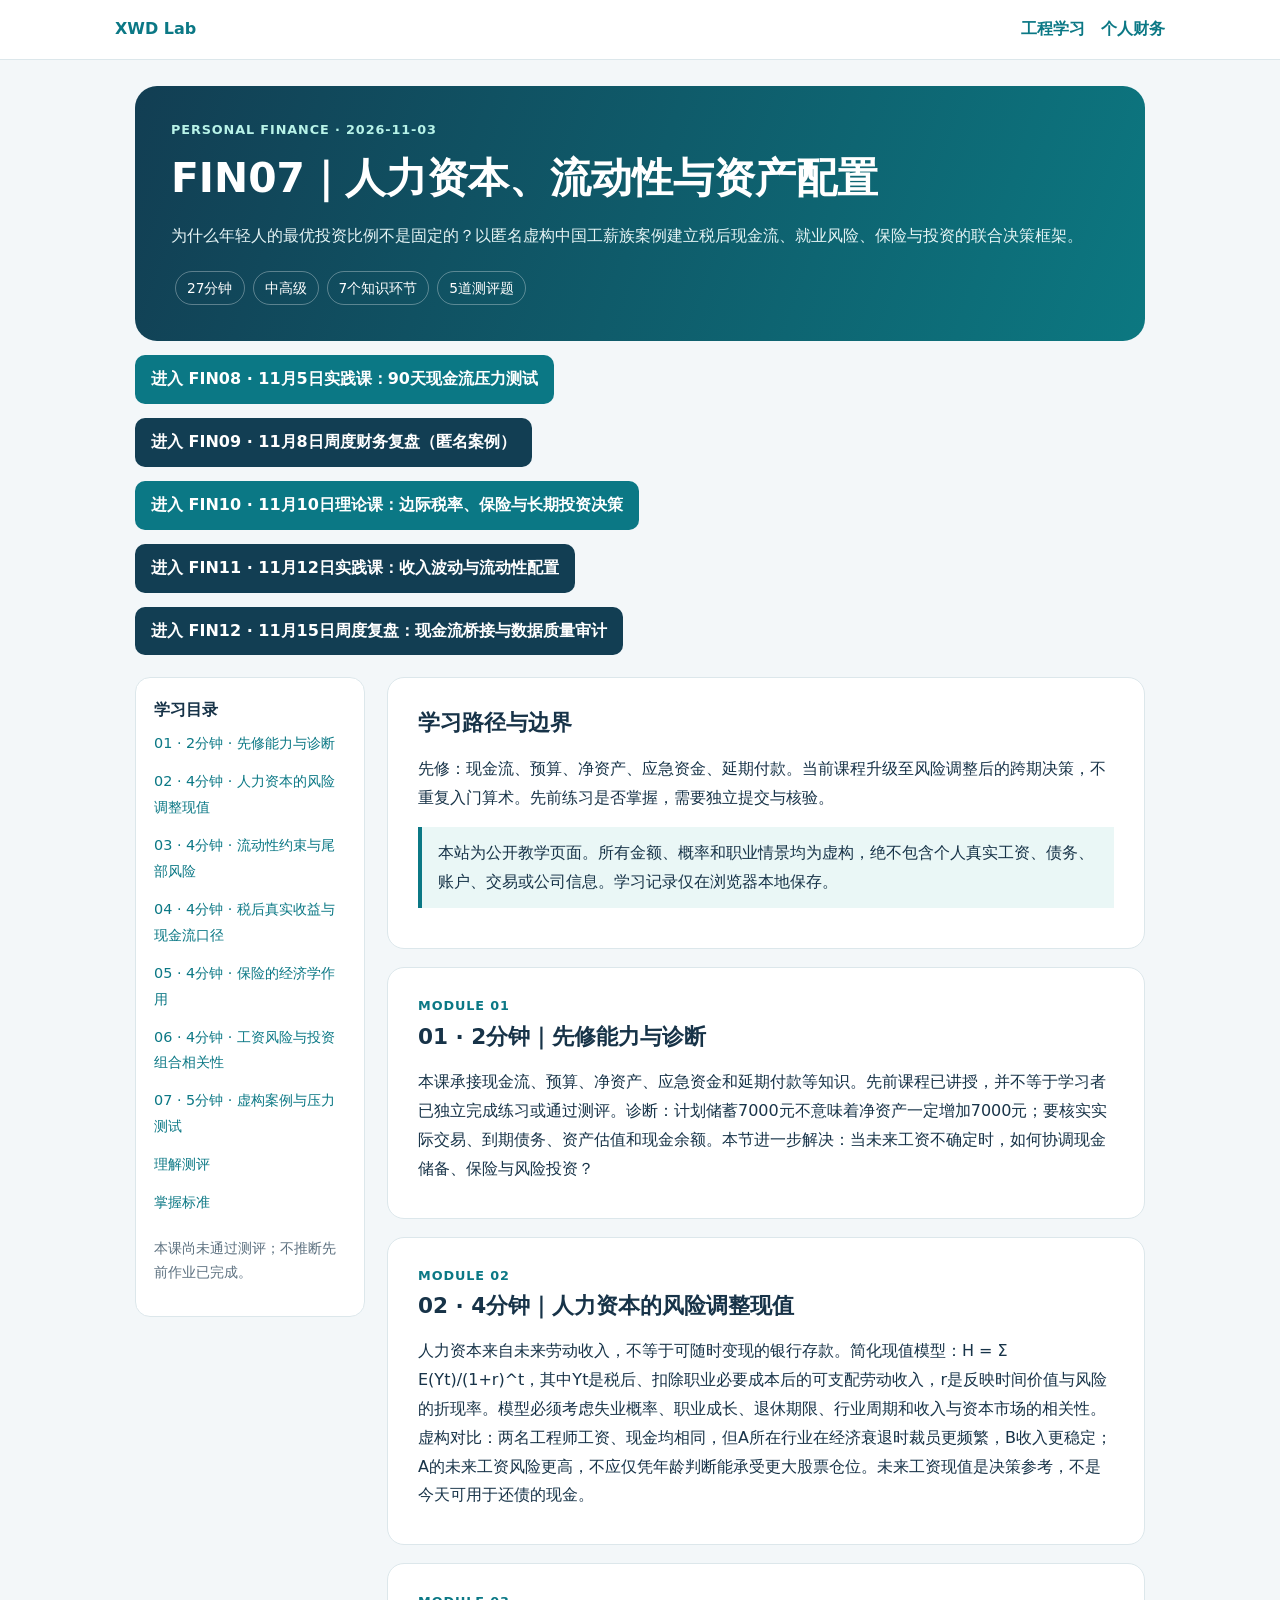
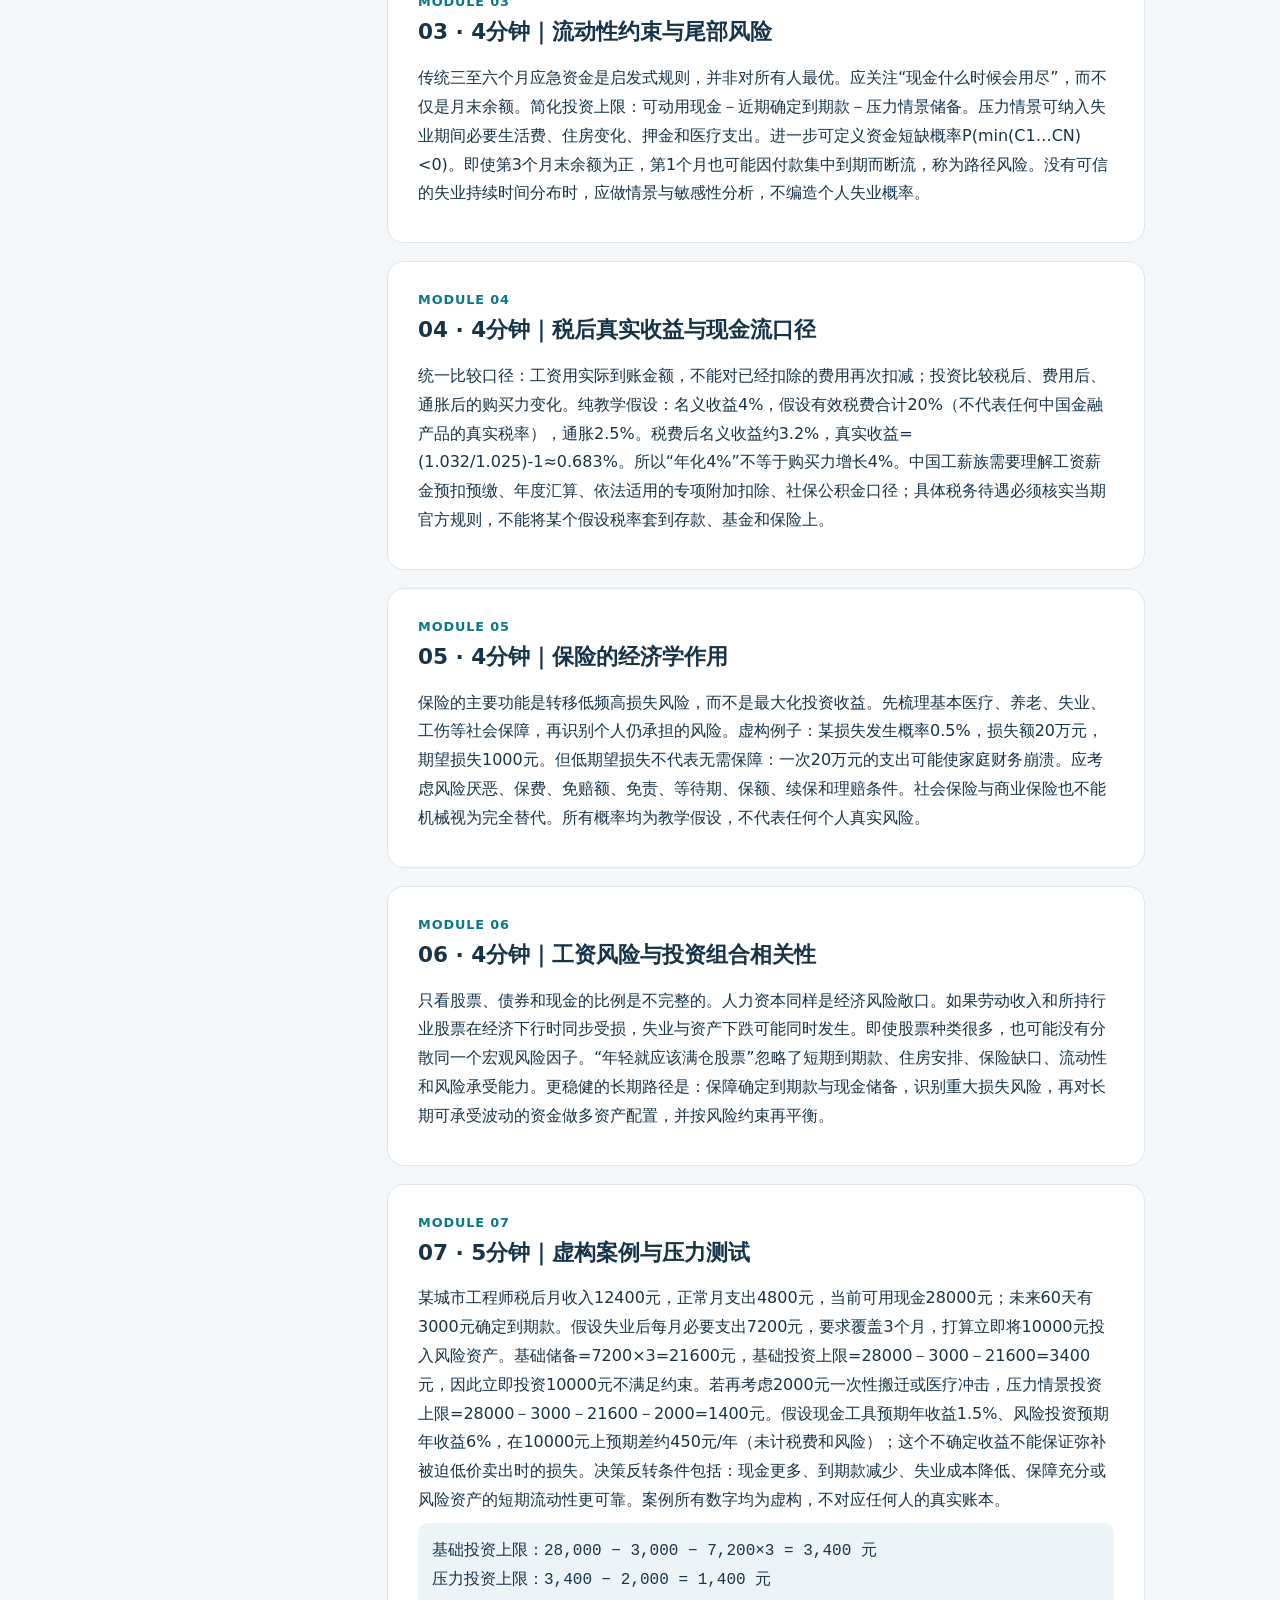
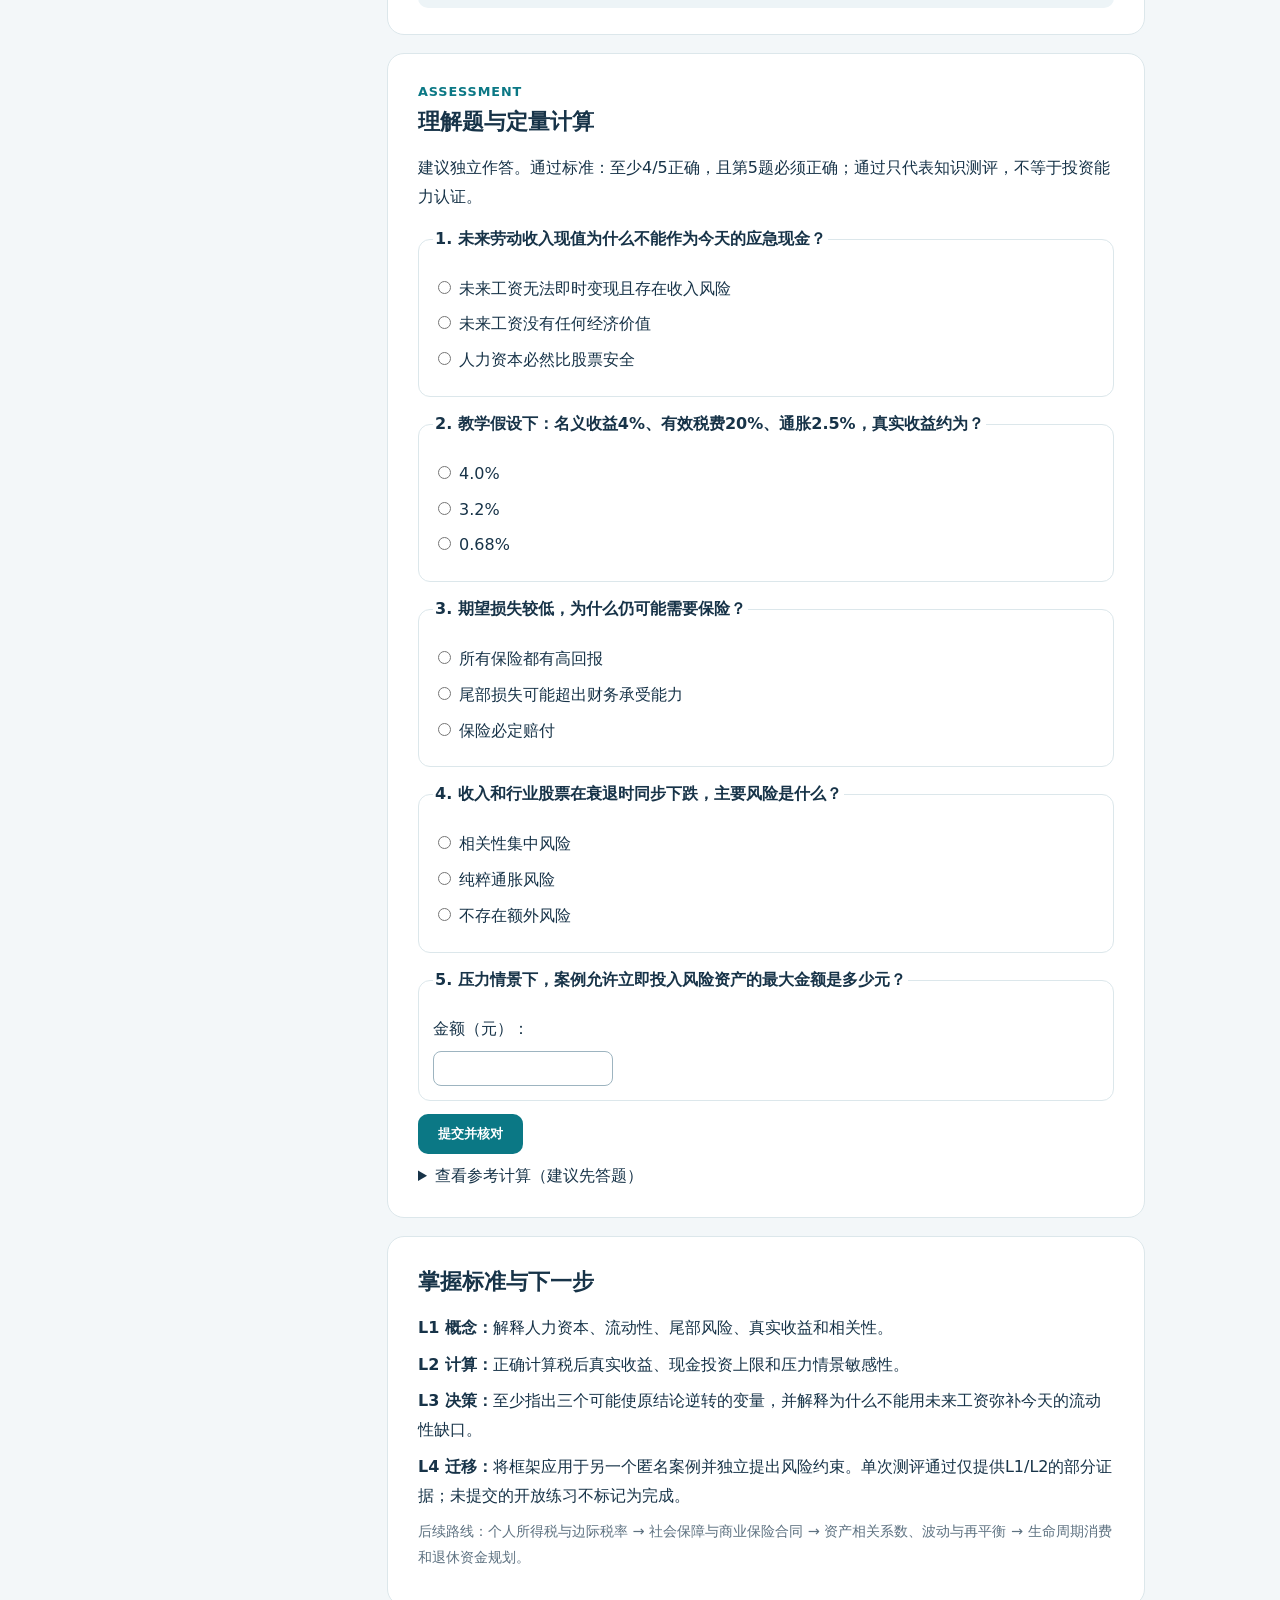
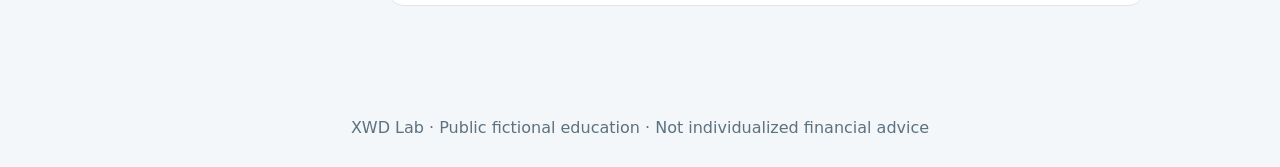
==== commit bbc4beae: "finance: link FIN12 weekly review" ====
--- a/finance/index.html
+++ b/finance/index.html
@@ -1 +1 @@
-<!doctype html><html lang="zh-CN"><head><meta charset="utf-8"><meta name="viewport" content="width=device-width,initial-scale=1"><title>FIN07 人力资本与资产配置｜XWD Lab</title><meta name="description" content="个人财务进阶理论课：人力资本、流动性、税务、保险、投资与长期规划。虚构案例，浏览器本地进度。"><style>:root{--ink:#173348;--muted:#5d7180;--bg:#f3f7f9;--line:#dce7eb;--accent:#0b7885}*{box-sizing:border-box}html{scroll-behavior:smooth}body{margin:0;background:var(--bg);color:var(--ink);font-family:system-ui,-apple-system,"Noto Sans SC","Microsoft YaHei",sans-serif;line-height:1.8}a{color:var(--accent)}a:focus-visible,button:focus-visible,input:focus-visible{outline:3px solid orange;outline-offset:2px}header{background:#fff;border-bottom:1px solid var(--line);padding:15px max(20px,calc((100vw - 1050px)/2));display:flex;justify-content:space-between;gap:15px;flex-wrap:wrap}header a{text-decoration:none;font-weight:750}main{max-width:1050px;margin:auto;padding:26px 20px 65px}.hero{border-radius:22px;background:linear-gradient(110deg,#123e53,#0c7881);color:#fff;padding:32px 36px}.hero h1{font-size:clamp(1.65rem,3.6vw,2.55rem);line-height:1.35;margin:10px 0}.hero p{color:#e5f4f5}.tag{display:inline-block;padding:4px 11px;border:1px solid #ffffff50;border-radius:99px;margin:4px;font-size:.86rem}.layout{display:grid;grid-template-columns:230px 1fr;gap:22px;margin-top:22px}.sidebar{align-self:start;position:sticky;top:18px;background:#fff;border:1px solid var(--line);border-radius:15px;padding:18px}.sidebar a{display:block;text-decoration:none;padding:6px 0;font-size:.9rem}.sidebar p{font-size:.85rem;color:var(--muted)}.card{background:white;border:1px solid var(--line);border-radius:17px;padding:26px 30px;margin-bottom:18px}.card h2{font-size:1.35rem;margin:0 0 12px}.card p{margin:8px 0}.label{color:var(--accent);font-size:.8rem;font-weight:800;letter-spacing:.07em}.callout{background:#eaf7f6;border-left:4px solid var(--accent);padding:12px 16px;margin:14px 0}.math{font-family:ui-monospace,Consolas,monospace;background:#edf4f7;padding:14px;border-radius:10px;white-space:pre-wrap;overflow:auto}.q{border:1px solid var(--line);border-radius:12px;padding:14px;margin:13px 0}.q legend{font-weight:700}.q label{display:block;margin:7px 0}.q input{margin-right:8px;accent-color:var(--accent)}input[type=number]{padding:9px;border:1px solid #9db4c0;border-radius:8px;max-width:180px}button{background:var(--accent);color:#fff;border:0;border-radius:10px;padding:11px 20px;font-weight:750;cursor:pointer}button:hover{background:#095f69}.muted{color:var(--muted);font-size:.9rem}footer{text-align:center;color:var(--muted);padding:25px}@media(max-width:760px){.layout{grid-template-columns:1fr}.sidebar{position:static}.card{padding:20px}.hero{padding:25px 20px}}</style></head><body><header><a href="../">XWD Lab</a><nav aria-label="站点导航"><a href="../">工程学习</a>　<a href="./" aria-current="page">个人财务</a></nav></header><main><div class="hero"><div class="label" style="color:#b8f3e8">PERSONAL FINANCE · 2026-11-03</div><h1>FIN07｜人力资本、流动性与资产配置</h1><p>为什么年轻人的最优投资比例不是固定的？以匿名虚构中国工薪族案例建立税后现金流、就业风险、保险与投资的联合决策框架。</p><span class="tag">27分钟</span><span class="tag">中高级</span><span class="tag">7个知识环节</span><span class="tag">5道测评题</span></div><p style="margin:14px 0"><a href="practice-2026-11-05/" style="display:inline-block;background:#0b7885;color:#fff;padding:10px 16px;border-radius:10px;text-decoration:none;font-weight:750">进入 FIN08 · 11月5日实践课：90天现金流压力测试</a></p><p style="margin:14px 0"><a href="review-2026-11-08/" style="display:inline-block;background:#123e53;color:#fff;padding:10px 16px;border-radius:10px;text-decoration:none;font-weight:750">进入 FIN09 · 11月8日周度财务复盘（匿名案例）</a></p><p style="margin:14px 0"><a href="theory-2026-11-10/" style="display:inline-block;background:#0b7885;color:white;padding:10px 16px;border-radius:10px;text-decoration:none;font-weight:750">进入 FIN10 · 11月10日理论课：边际税率、保险与长期投资决策</a></p><p style="margin:14px 0"><a href="practice-2026-11-12/" style="display:inline-block;background:#123e53;color:white;padding:10px 16px;border-radius:10px;text-decoration:none;font-weight:750">进入 FIN11 · 11月12日实践课：收入波动与流动性配置</a></p><div class="layout"><aside class="sidebar"><strong>学习目录</strong><a href="#s1">01 · 2分钟 · 先修能力与诊断</a><a href="#s2">02 · 4分钟 · 人力资本的风险调整现值</a><a href="#s3">03 · 4分钟 · 流动性约束与尾部风险</a><a href="#s4">04 · 4分钟 · 税后真实收益与现金流口径</a><a href="#s5">05 · 4分钟 · 保险的经济学作用</a><a href="#s6">06 · 4分钟 · 工资风险与投资组合相关性</a><a href="#s7">07 · 5分钟 · 虚构案例与压力测试</a><a href="#quiz-section">理解测评</a><a href="#rubric">掌握标准</a><p id="status">本课尚未通过测评；不推断先前作业已完成。</p></aside><article><section class="card"><h2>学习路径与边界</h2><p>先修：现金流、预算、净资产、应急资金、延期付款。当前课程升级至风险调整后的跨期决策，不重复入门算术。先前练习是否掌握，需要独立提交与核验。</p><div class="callout">本站为公开教学页面。所有金额、概率和职业情景均为虚构，绝不包含个人真实工资、债务、账户、交易或公司信息。学习记录仅在浏览器本地保存。</div></section><section class="card" id="s1"><div class="label">MODULE 01</div><h2>01 · 2分钟｜先修能力与诊断</h2><p>本课承接现金流、预算、净资产、应急资金和延期付款等知识。先前课程已讲授，并不等于学习者已独立完成练习或通过测评。诊断：计划储蓄7000元不意味着净资产一定增加7000元；要核实实际交易、到期债务、资产估值和现金余额。本节进一步解决：当未来工资不确定时，如何协调现金储备、保险与风险投资？</p></section><section class="card" id="s2"><div class="label">MODULE 02</div><h2>02 · 4分钟｜人力资本的风险调整现值</h2><p>人力资本来自未来劳动收入，不等于可随时变现的银行存款。简化现值模型：H = Σ E(Yt)/(1+r)^t，其中Yt是税后、扣除职业必要成本后的可支配劳动收入，r是反映时间价值与风险的折现率。模型必须考虑失业概率、职业成长、退休期限、行业周期和收入与资本市场的相关性。虚构对比：两名工程师工资、现金均相同，但A所在行业在经济衰退时裁员更频繁，B收入更稳定；A的未来工资风险更高，不应仅凭年龄判断能承受更大股票仓位。未来工资现值是决策参考，不是今天可用于还债的现金。</p></section><section class="card" id="s3"><div class="label">MODULE 03</div><h2>03 · 4分钟｜流动性约束与尾部风险</h2><p>传统三至六个月应急资金是启发式规则，并非对所有人最优。应关注“现金什么时候会用尽”，而不仅是月末余额。简化投资上限：可动用现金－近期确定到期款－压力情景储备。压力情景可纳入失业期间必要生活费、住房变化、押金和医疗支出。进一步可定义资金短缺概率P(min(C1…CN)<0)。即使第3个月末余额为正，第1个月也可能因付款集中到期而断流，称为路径风险。没有可信的失业持续时间分布时，应做情景与敏感性分析，不编造个人失业概率。</p></section><section class="card" id="s4"><div class="label">MODULE 04</div><h2>04 · 4分钟｜税后真实收益与现金流口径</h2><p>统一比较口径：工资用实际到账金额，不能对已经扣除的费用再次扣减；投资比较税后、费用后、通胀后的购买力变化。纯教学假设：名义收益4%，假设有效税费合计20%（不代表任何中国金融产品的真实税率），通胀2.5%。税费后名义收益约3.2%，真实收益=(1.032/1.025)-1≈0.683%。所以“年化4%”不等于购买力增长4%。中国工薪族需要理解工资薪金预扣预缴、年度汇算、依法适用的专项附加扣除、社保公积金口径；具体税务待遇必须核实当期官方规则，不能将某个假设税率套到存款、基金和保险上。</p></section><section class="card" id="s5"><div class="label">MODULE 05</div><h2>05 · 4分钟｜保险的经济学作用</h2><p>保险的主要功能是转移低频高损失风险，而不是最大化投资收益。先梳理基本医疗、养老、失业、工伤等社会保障，再识别个人仍承担的风险。虚构例子：某损失发生概率0.5%，损失额20万元，期望损失1000元。但低期望损失不代表无需保障：一次20万元的支出可能使家庭财务崩溃。应考虑风险厌恶、保费、免赔额、免责、等待期、保额、续保和理赔条件。社会保险与商业保险也不能机械视为完全替代。所有概率均为教学假设，不代表任何个人真实风险。</p></section><section class="card" id="s6"><div class="label">MODULE 06</div><h2>06 · 4分钟｜工资风险与投资组合相关性</h2><p>只看股票、债券和现金的比例是不完整的。人力资本同样是经济风险敞口。如果劳动收入和所持行业股票在经济下行时同步受损，失业与资产下跌可能同时发生。即使股票种类很多，也可能没有分散同一个宏观风险因子。“年轻就应该满仓股票”忽略了短期到期款、住房安排、保险缺口、流动性和风险承受能力。更稳健的长期路径是：保障确定到期款与现金储备，识别重大损失风险，再对长期可承受波动的资金做多资产配置，并按风险约束再平衡。</p></section><section class="card" id="s7"><div class="label">MODULE 07</div><h2>07 · 5分钟｜虚构案例与压力测试</h2><p>某城市工程师税后月收入12400元，正常月支出4800元，当前可用现金28000元；未来60天有3000元确定到期款。假设失业后每月必要支出7200元，要求覆盖3个月，打算立即将10000元投入风险资产。基础储备=7200×3=21600元，基础投资上限=28000－3000－21600=3400元，因此立即投资10000元不满足约束。若再考虑2000元一次性搬迁或医疗冲击，压力情景投资上限=28000－3000－21600－2000=1400元。假设现金工具预期年收益1.5%、风险投资预期年收益6%，在10000元上预期差约450元/年（未计税费和风险）；这个不确定收益不能保证弥补被迫低价卖出时的损失。决策反转条件包括：现金更多、到期款减少、失业成本降低、保障充分或风险资产的短期流动性更可靠。案例所有数字均为虚构，不对应任何人的真实账本。</p><div class="math">基础投资上限：28,000 − 3,000 − 7,200×3 = 3,400 元<br>压力投资上限：3,400 − 2,000 = 1,400 元</div></section><section class="card" id="quiz-section"><div class="label">ASSESSMENT</div><h2>理解题与定量计算</h2><p>建议独立作答。通过标准：至少4/5正确，且第5题必须正确；通过只代表知识测评，不等于投资能力认证。</p><form id="quiz"><fieldset class="q"><legend>1. 未来劳动收入现值为什么不能作为今天的应急现金？</legend><label><input type="radio" name="q0" value="0">未来工资无法即时变现且存在收入风险</label><label><input type="radio" name="q0" value="1">未来工资没有任何经济价值</label><label><input type="radio" name="q0" value="2">人力资本必然比股票安全</label></fieldset><fieldset class="q"><legend>2. 教学假设下：名义收益4%、有效税费20%、通胀2.5%，真实收益约为？</legend><label><input type="radio" name="q1" value="0">4.0%</label><label><input type="radio" name="q1" value="1">3.2%</label><label><input type="radio" name="q1" value="2">0.68%</label></fieldset><fieldset class="q"><legend>3. 期望损失较低，为什么仍可能需要保险？</legend><label><input type="radio" name="q2" value="0">所有保险都有高回报</label><label><input type="radio" name="q2" value="1">尾部损失可能超出财务承受能力</label><label><input type="radio" name="q2" value="2">保险必定赔付</label></fieldset><fieldset class="q"><legend>4. 收入和行业股票在衰退时同步下跌，主要风险是什么？</legend><label><input type="radio" name="q3" value="0">相关性集中风险</label><label><input type="radio" name="q3" value="1">纯粹通胀风险</label><label><input type="radio" name="q3" value="2">不存在额外风险</label></fieldset><fieldset class="q"><legend>5. 压力情景下，案例允许立即投入风险资产的最大金额是多少元？</legend><label for="number">金额（元）：</label><input type="number" id="number" step="1" min="0" inputmode="numeric"></fieldset><button type="submit">提交并核对</button><p id="result" role="status" aria-live="polite"></p></form><details><summary>查看参考计算（建议先答题）</summary><p>真实收益=(1.032/1.025)-1≈0.683%；投资上限=28000-3000-(7200×3+2000)=1400元。选择题答案依次为A、C、B、A。</p></details></section><section class="card" id="rubric"><h2>掌握标准与下一步</h2><p><strong>L1 概念：</strong>解释人力资本、流动性、尾部风险、真实收益和相关性。</p><p><strong>L2 计算：</strong>正确计算税后真实收益、现金投资上限和压力情景敏感性。</p><p><strong>L3 决策：</strong>至少指出三个可能使原结论逆转的变量，并解释为什么不能用未来工资弥补今天的流动性缺口。</p><p><strong>L4 迁移：</strong>将框架应用于另一个匿名案例并独立提出风险约束。单次测评通过仅提供L1/L2的部分证据；未提交的开放练习不标记为完成。</p><p class="muted">后续路线：个人所得税与边际税率 → 社会保障与商业保险合同 → 资产相关系数、波动与再平衡 → 生命周期消费和退休资金规划。</p></section></article></div></main><footer>XWD Lab · Public fictional education · Not individualized financial advice</footer><script>(function(){'use strict';var key='xwd_finance_learning_v1',id='fin07-20261103';var status=document.getElementById('status');try{var old=JSON.parse(localStorage.getItem(key)||'{}');if(old[id]&&old[id].passed)status.textContent='本设备已通过本课知识测评。';}catch(e){}document.getElementById('quiz').addEventListener('submit',function(e){e.preventDefault();var answers=[0,2,1,0],score=0;for(var i=0;i<4;i++){var checked=document.querySelector('input[name="q'+i+'"]:checked');if(!checked){document.getElementById('result').textContent='请先完成全部选择题。';return;}if(Number(checked.value)===answers[i])score++;}var n=document.getElementById('number').value;if(n===''){document.getElementById('result').textContent='请填写定量题。';return;}var ok=Number(n)===1400;if(ok)score++;var passed=score>=4&&ok;document.getElementById('result').textContent='得分 '+score+'/5。'+(passed?'通过本课知识检查。':'未达标，请核对压力情景计算。')+' 参考答案：1-A，2-C，3-B，4-A，5-1400元。';try{var data=JSON.parse(localStorage.getItem(key)||'{}');if(!data||typeof data!=='object'||Array.isArray(data))data={};data[id]={passed:passed,score:score,checkedAt:new Date().toISOString()};localStorage.setItem(key,JSON.stringify(data));if(passed)status.textContent='本设备已通过本课知识测评。';}catch(err){document.getElementById('result').textContent+=' 本浏览器无法保存进度。';}});})();</script></body></html>+<!doctype html><html lang="zh-CN"><head><meta charset="utf-8"><meta name="viewport" content="width=device-width,initial-scale=1"><title>FIN07 人力资本与资产配置｜XWD Lab</title><meta name="description" content="个人财务进阶理论课：人力资本、流动性、税务、保险、投资与长期规划。虚构案例，浏览器本地进度。"><style>:root{--ink:#173348;--muted:#5d7180;--bg:#f3f7f9;--line:#dce7eb;--accent:#0b7885}*{box-sizing:border-box}html{scroll-behavior:smooth}body{margin:0;background:var(--bg);color:var(--ink);font-family:system-ui,-apple-system,"Noto Sans SC","Microsoft YaHei",sans-serif;line-height:1.8}a{color:var(--accent)}a:focus-visible,button:focus-visible,input:focus-visible{outline:3px solid orange;outline-offset:2px}header{background:#fff;border-bottom:1px solid var(--line);padding:15px max(20px,calc((100vw - 1050px)/2));display:flex;justify-content:space-between;gap:15px;flex-wrap:wrap}header a{text-decoration:none;font-weight:750}main{max-width:1050px;margin:auto;padding:26px 20px 65px}.hero{border-radius:22px;background:linear-gradient(110deg,#123e53,#0c7881);color:#fff;padding:32px 36px}.hero h1{font-size:clamp(1.65rem,3.6vw,2.55rem);line-height:1.35;margin:10px 0}.hero p{color:#e5f4f5}.tag{display:inline-block;padding:4px 11px;border:1px solid #ffffff50;border-radius:99px;margin:4px;font-size:.86rem}.layout{display:grid;grid-template-columns:230px 1fr;gap:22px;margin-top:22px}.sidebar{align-self:start;position:sticky;top:18px;background:#fff;border:1px solid var(--line);border-radius:15px;padding:18px}.sidebar a{display:block;text-decoration:none;padding:6px 0;font-size:.9rem}.sidebar p{font-size:.85rem;color:var(--muted)}.card{background:white;border:1px solid var(--line);border-radius:17px;padding:26px 30px;margin-bottom:18px}.card h2{font-size:1.35rem;margin:0 0 12px}.card p{margin:8px 0}.label{color:var(--accent);font-size:.8rem;font-weight:800;letter-spacing:.07em}.callout{background:#eaf7f6;border-left:4px solid var(--accent);padding:12px 16px;margin:14px 0}.math{font-family:ui-monospace,Consolas,monospace;background:#edf4f7;padding:14px;border-radius:10px;white-space:pre-wrap;overflow:auto}.q{border:1px solid var(--line);border-radius:12px;padding:14px;margin:13px 0}.q legend{font-weight:700}.q label{display:block;margin:7px 0}.q input{margin-right:8px;accent-color:var(--accent)}input[type=number]{padding:9px;border:1px solid #9db4c0;border-radius:8px;max-width:180px}button{background:var(--accent);color:#fff;border:0;border-radius:10px;padding:11px 20px;font-weight:750;cursor:pointer}button:hover{background:#095f69}.muted{color:var(--muted);font-size:.9rem}footer{text-align:center;color:var(--muted);padding:25px}@media(max-width:760px){.layout{grid-template-columns:1fr}.sidebar{position:static}.card{padding:20px}.hero{padding:25px 20px}}</style></head><body><header><a href="../">XWD Lab</a><nav aria-label="站点导航"><a href="../">工程学习</a>　<a href="./" aria-current="page">个人财务</a></nav></header><main><div class="hero"><div class="label" style="color:#b8f3e8">PERSONAL FINANCE · 2026-11-03</div><h1>FIN07｜人力资本、流动性与资产配置</h1><p>为什么年轻人的最优投资比例不是固定的？以匿名虚构中国工薪族案例建立税后现金流、就业风险、保险与投资的联合决策框架。</p><span class="tag">27分钟</span><span class="tag">中高级</span><span class="tag">7个知识环节</span><span class="tag">5道测评题</span></div><p style="margin:14px 0"><a href="practice-2026-11-05/" style="display:inline-block;background:#0b7885;color:#fff;padding:10px 16px;border-radius:10px;text-decoration:none;font-weight:750">进入 FIN08 · 11月5日实践课：90天现金流压力测试</a></p><p style="margin:14px 0"><a href="review-2026-11-08/" style="display:inline-block;background:#123e53;color:#fff;padding:10px 16px;border-radius:10px;text-decoration:none;font-weight:750">进入 FIN09 · 11月8日周度财务复盘（匿名案例）</a></p><p style="margin:14px 0"><a href="theory-2026-11-10/" style="display:inline-block;background:#0b7885;color:white;padding:10px 16px;border-radius:10px;text-decoration:none;font-weight:750">进入 FIN10 · 11月10日理论课：边际税率、保险与长期投资决策</a></p><p style="margin:14px 0"><a href="practice-2026-11-12/" style="display:inline-block;background:#123e53;color:white;padding:10px 16px;border-radius:10px;text-decoration:none;font-weight:750">进入 FIN11 · 11月12日实践课：收入波动与流动性配置</a></p><p style="margin:14px 0"><a href="review-2026-11-15/" style="display:inline-block;background:#123e53;color:white;padding:10px 16px;border-radius:10px;text-decoration:none;font-weight:750">进入 FIN12 · 11月15日周度复盘：现金流桥接与数据质量审计</a></p><div class="layout"><aside class="sidebar"><strong>学习目录</strong><a href="#s1">01 · 2分钟 · 先修能力与诊断</a><a href="#s2">02 · 4分钟 · 人力资本的风险调整现值</a><a href="#s3">03 · 4分钟 · 流动性约束与尾部风险</a><a href="#s4">04 · 4分钟 · 税后真实收益与现金流口径</a><a href="#s5">05 · 4分钟 · 保险的经济学作用</a><a href="#s6">06 · 4分钟 · 工资风险与投资组合相关性</a><a href="#s7">07 · 5分钟 · 虚构案例与压力测试</a><a href="#quiz-section">理解测评</a><a href="#rubric">掌握标准</a><p id="status">本课尚未通过测评；不推断先前作业已完成。</p></aside><article><section class="card"><h2>学习路径与边界</h2><p>先修：现金流、预算、净资产、应急资金、延期付款。当前课程升级至风险调整后的跨期决策，不重复入门算术。先前练习是否掌握，需要独立提交与核验。</p><div class="callout">本站为公开教学页面。所有金额、概率和职业情景均为虚构，绝不包含个人真实工资、债务、账户、交易或公司信息。学习记录仅在浏览器本地保存。</div></section><section class="card" id="s1"><div class="label">MODULE 01</div><h2>01 · 2分钟｜先修能力与诊断</h2><p>本课承接现金流、预算、净资产、应急资金和延期付款等知识。先前课程已讲授，并不等于学习者已独立完成练习或通过测评。诊断：计划储蓄7000元不意味着净资产一定增加7000元；要核实实际交易、到期债务、资产估值和现金余额。本节进一步解决：当未来工资不确定时，如何协调现金储备、保险与风险投资？</p></section><section class="card" id="s2"><div class="label">MODULE 02</div><h2>02 · 4分钟｜人力资本的风险调整现值</h2><p>人力资本来自未来劳动收入，不等于可随时变现的银行存款。简化现值模型：H = Σ E(Yt)/(1+r)^t，其中Yt是税后、扣除职业必要成本后的可支配劳动收入，r是反映时间价值与风险的折现率。模型必须考虑失业概率、职业成长、退休期限、行业周期和收入与资本市场的相关性。虚构对比：两名工程师工资、现金均相同，但A所在行业在经济衰退时裁员更频繁，B收入更稳定；A的未来工资风险更高，不应仅凭年龄判断能承受更大股票仓位。未来工资现值是决策参考，不是今天可用于还债的现金。</p></section><section class="card" id="s3"><div class="label">MODULE 03</div><h2>03 · 4分钟｜流动性约束与尾部风险</h2><p>传统三至六个月应急资金是启发式规则，并非对所有人最优。应关注“现金什么时候会用尽”，而不仅是月末余额。简化投资上限：可动用现金－近期确定到期款－压力情景储备。压力情景可纳入失业期间必要生活费、住房变化、押金和医疗支出。进一步可定义资金短缺概率P(min(C1…CN)<0)。即使第3个月末余额为正，第1个月也可能因付款集中到期而断流，称为路径风险。没有可信的失业持续时间分布时，应做情景与敏感性分析，不编造个人失业概率。</p></section><section class="card" id="s4"><div class="label">MODULE 04</div><h2>04 · 4分钟｜税后真实收益与现金流口径</h2><p>统一比较口径：工资用实际到账金额，不能对已经扣除的费用再次扣减；投资比较税后、费用后、通胀后的购买力变化。纯教学假设：名义收益4%，假设有效税费合计20%（不代表任何中国金融产品的真实税率），通胀2.5%。税费后名义收益约3.2%，真实收益=(1.032/1.025)-1≈0.683%。所以“年化4%”不等于购买力增长4%。中国工薪族需要理解工资薪金预扣预缴、年度汇算、依法适用的专项附加扣除、社保公积金口径；具体税务待遇必须核实当期官方规则，不能将某个假设税率套到存款、基金和保险上。</p></section><section class="card" id="s5"><div class="label">MODULE 05</div><h2>05 · 4分钟｜保险的经济学作用</h2><p>保险的主要功能是转移低频高损失风险，而不是最大化投资收益。先梳理基本医疗、养老、失业、工伤等社会保障，再识别个人仍承担的风险。虚构例子：某损失发生概率0.5%，损失额20万元，期望损失1000元。但低期望损失不代表无需保障：一次20万元的支出可能使家庭财务崩溃。应考虑风险厌恶、保费、免赔额、免责、等待期、保额、续保和理赔条件。社会保险与商业保险也不能机械视为完全替代。所有概率均为教学假设，不代表任何个人真实风险。</p></section><section class="card" id="s6"><div class="label">MODULE 06</div><h2>06 · 4分钟｜工资风险与投资组合相关性</h2><p>只看股票、债券和现金的比例是不完整的。人力资本同样是经济风险敞口。如果劳动收入和所持行业股票在经济下行时同步受损，失业与资产下跌可能同时发生。即使股票种类很多，也可能没有分散同一个宏观风险因子。“年轻就应该满仓股票”忽略了短期到期款、住房安排、保险缺口、流动性和风险承受能力。更稳健的长期路径是：保障确定到期款与现金储备，识别重大损失风险，再对长期可承受波动的资金做多资产配置，并按风险约束再平衡。</p></section><section class="card" id="s7"><div class="label">MODULE 07</div><h2>07 · 5分钟｜虚构案例与压力测试</h2><p>某城市工程师税后月收入12400元，正常月支出4800元，当前可用现金28000元；未来60天有3000元确定到期款。假设失业后每月必要支出7200元，要求覆盖3个月，打算立即将10000元投入风险资产。基础储备=7200×3=21600元，基础投资上限=28000－3000－21600=3400元，因此立即投资10000元不满足约束。若再考虑2000元一次性搬迁或医疗冲击，压力情景投资上限=28000－3000－21600－2000=1400元。假设现金工具预期年收益1.5%、风险投资预期年收益6%，在10000元上预期差约450元/年（未计税费和风险）；这个不确定收益不能保证弥补被迫低价卖出时的损失。决策反转条件包括：现金更多、到期款减少、失业成本降低、保障充分或风险资产的短期流动性更可靠。案例所有数字均为虚构，不对应任何人的真实账本。</p><div class="math">基础投资上限：28,000 − 3,000 − 7,200×3 = 3,400 元<br>压力投资上限：3,400 − 2,000 = 1,400 元</div></section><section class="card" id="quiz-section"><div class="label">ASSESSMENT</div><h2>理解题与定量计算</h2><p>建议独立作答。通过标准：至少4/5正确，且第5题必须正确；通过只代表知识测评，不等于投资能力认证。</p><form id="quiz"><fieldset class="q"><legend>1. 未来劳动收入现值为什么不能作为今天的应急现金？</legend><label><input type="radio" name="q0" value="0">未来工资无法即时变现且存在收入风险</label><label><input type="radio" name="q0" value="1">未来工资没有任何经济价值</label><label><input type="radio" name="q0" value="2">人力资本必然比股票安全</label></fieldset><fieldset class="q"><legend>2. 教学假设下：名义收益4%、有效税费20%、通胀2.5%，真实收益约为？</legend><label><input type="radio" name="q1" value="0">4.0%</label><label><input type="radio" name="q1" value="1">3.2%</label><label><input type="radio" name="q1" value="2">0.68%</label></fieldset><fieldset class="q"><legend>3. 期望损失较低，为什么仍可能需要保险？</legend><label><input type="radio" name="q2" value="0">所有保险都有高回报</label><label><input type="radio" name="q2" value="1">尾部损失可能超出财务承受能力</label><label><input type="radio" name="q2" value="2">保险必定赔付</label></fieldset><fieldset class="q"><legend>4. 收入和行业股票在衰退时同步下跌，主要风险是什么？</legend><label><input type="radio" name="q3" value="0">相关性集中风险</label><label><input type="radio" name="q3" value="1">纯粹通胀风险</label><label><input type="radio" name="q3" value="2">不存在额外风险</label></fieldset><fieldset class="q"><legend>5. 压力情景下，案例允许立即投入风险资产的最大金额是多少元？</legend><label for="number">金额（元）：</label><input type="number" id="number" step="1" min="0" inputmode="numeric"></fieldset><button type="submit">提交并核对</button><p id="result" role="status" aria-live="polite"></p></form><details><summary>查看参考计算（建议先答题）</summary><p>真实收益=(1.032/1.025)-1≈0.683%；投资上限=28000-3000-(7200×3+2000)=1400元。选择题答案依次为A、C、B、A。</p></details></section><section class="card" id="rubric"><h2>掌握标准与下一步</h2><p><strong>L1 概念：</strong>解释人力资本、流动性、尾部风险、真实收益和相关性。</p><p><strong>L2 计算：</strong>正确计算税后真实收益、现金投资上限和压力情景敏感性。</p><p><strong>L3 决策：</strong>至少指出三个可能使原结论逆转的变量，并解释为什么不能用未来工资弥补今天的流动性缺口。</p><p><strong>L4 迁移：</strong>将框架应用于另一个匿名案例并独立提出风险约束。单次测评通过仅提供L1/L2的部分证据；未提交的开放练习不标记为完成。</p><p class="muted">后续路线：个人所得税与边际税率 → 社会保障与商业保险合同 → 资产相关系数、波动与再平衡 → 生命周期消费和退休资金规划。</p></section></article></div></main><footer>XWD Lab · Public fictional education · Not individualized financial advice</footer><script>(function(){'use strict';var key='xwd_finance_learning_v1',id='fin07-20261103';var status=document.getElementById('status');try{var old=JSON.parse(localStorage.getItem(key)||'{}');if(old[id]&&old[id].passed)status.textContent='本设备已通过本课知识测评。';}catch(e){}document.getElementById('quiz').addEventListener('submit',function(e){e.preventDefault();var answers=[0,2,1,0],score=0;for(var i=0;i<4;i++){var checked=document.querySelector('input[name="q'+i+'"]:checked');if(!checked){document.getElementById('result').textContent='请先完成全部选择题。';return;}if(Number(checked.value)===answers[i])score++;}var n=document.getElementById('number').value;if(n===''){document.getElementById('result').textContent='请填写定量题。';return;}var ok=Number(n)===1400;if(ok)score++;var passed=score>=4&&ok;document.getElementById('result').textContent='得分 '+score+'/5。'+(passed?'通过本课知识检查。':'未达标，请核对压力情景计算。')+' 参考答案：1-A，2-C，3-B，4-A，5-1400元。';try{var data=JSON.parse(localStorage.getItem(key)||'{}');if(!data||typeof data!=='object'||Array.isArray(data))data={};data[id]={passed:passed,score:score,checkedAt:new Date().toISOString()};localStorage.setItem(key,JSON.stringify(data));if(passed)status.textContent='本设备已通过本课知识测评。';}catch(err){document.getElementById('result').textContent+=' 本浏览器无法保存进度。';}});})();</script></body></html>
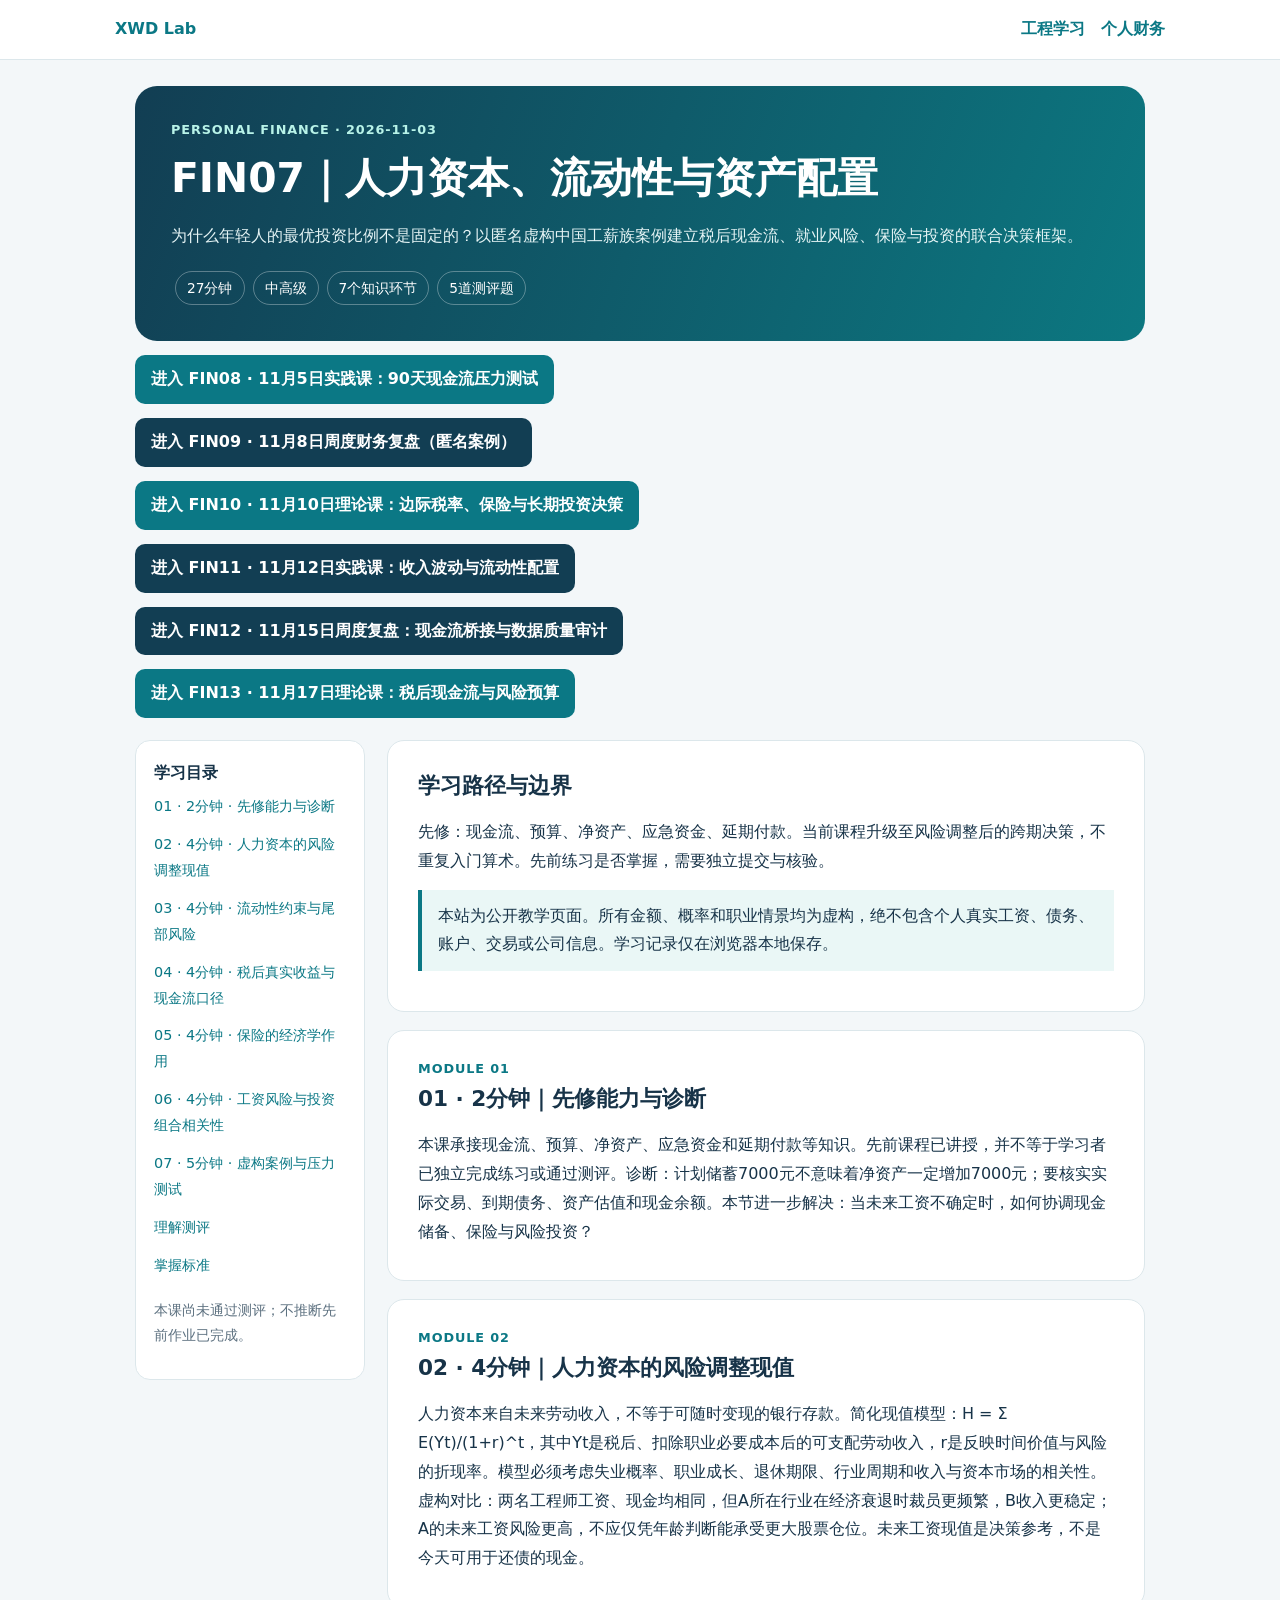
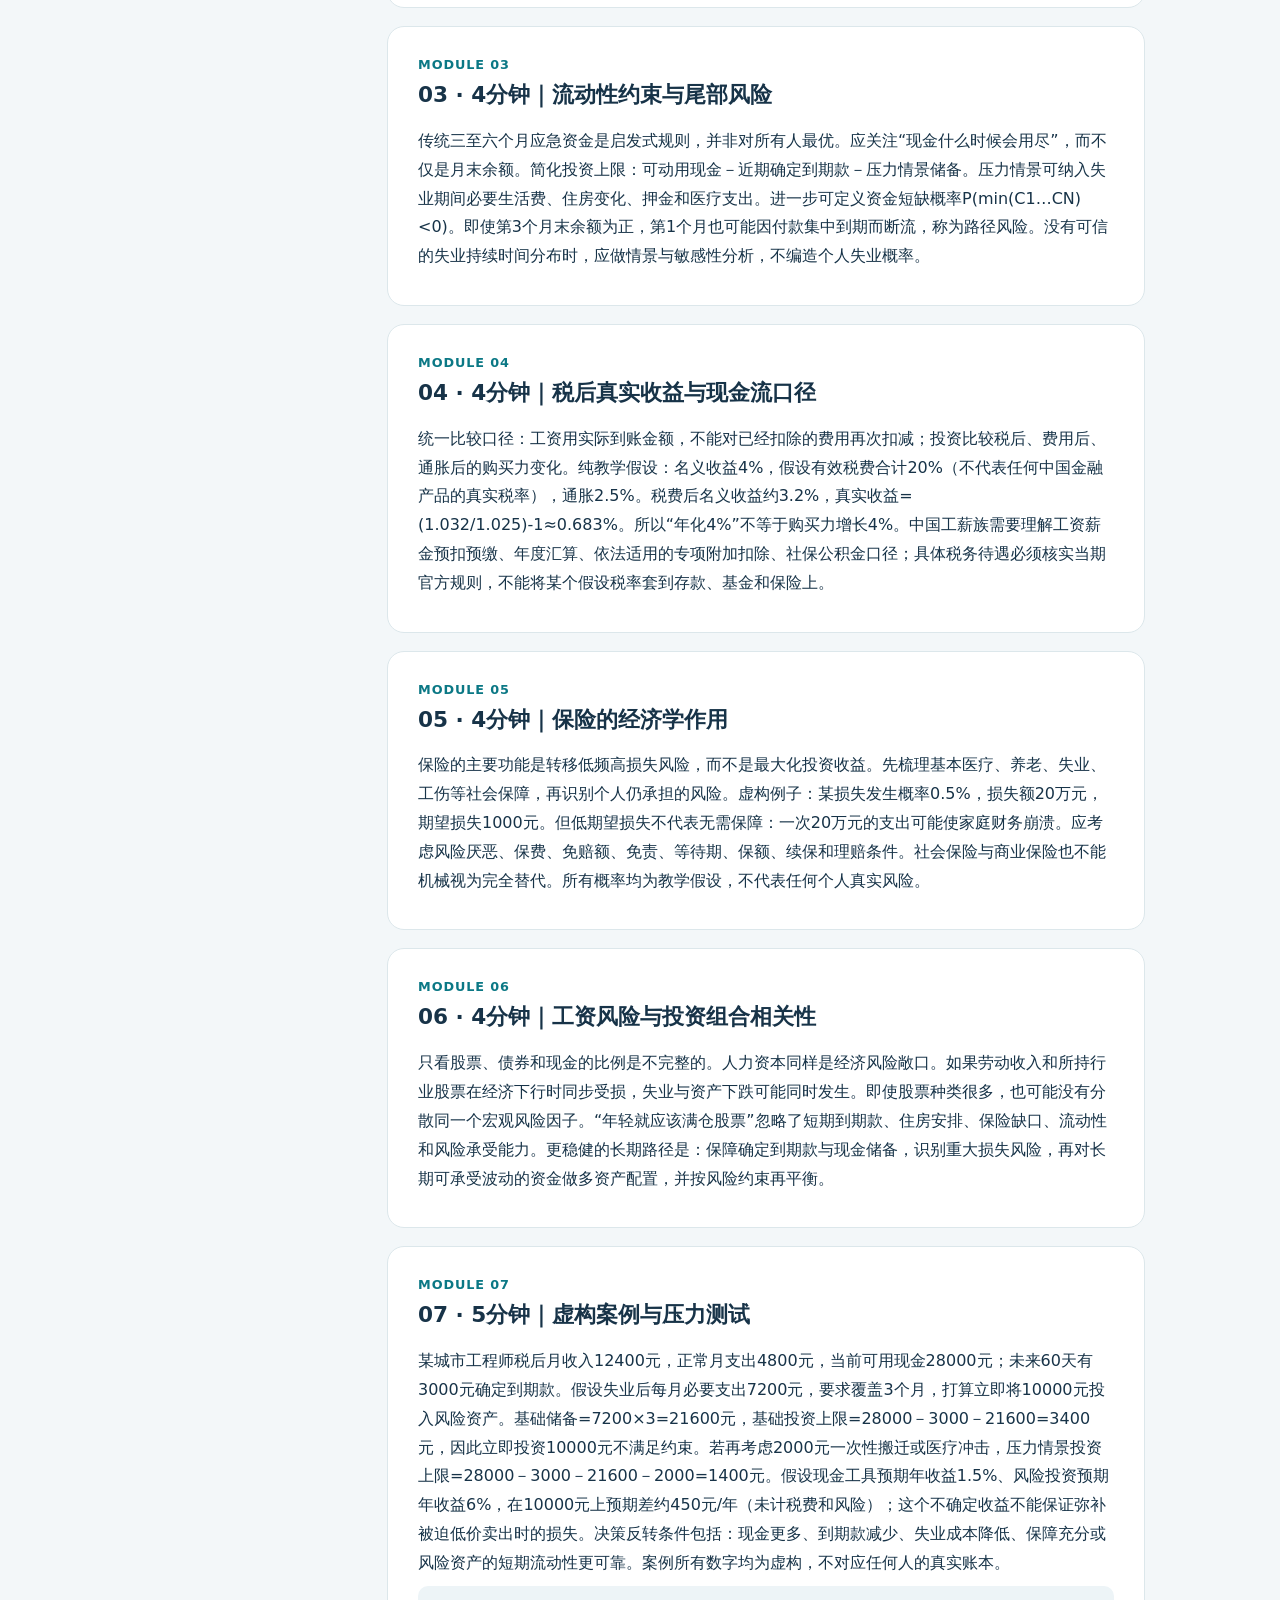
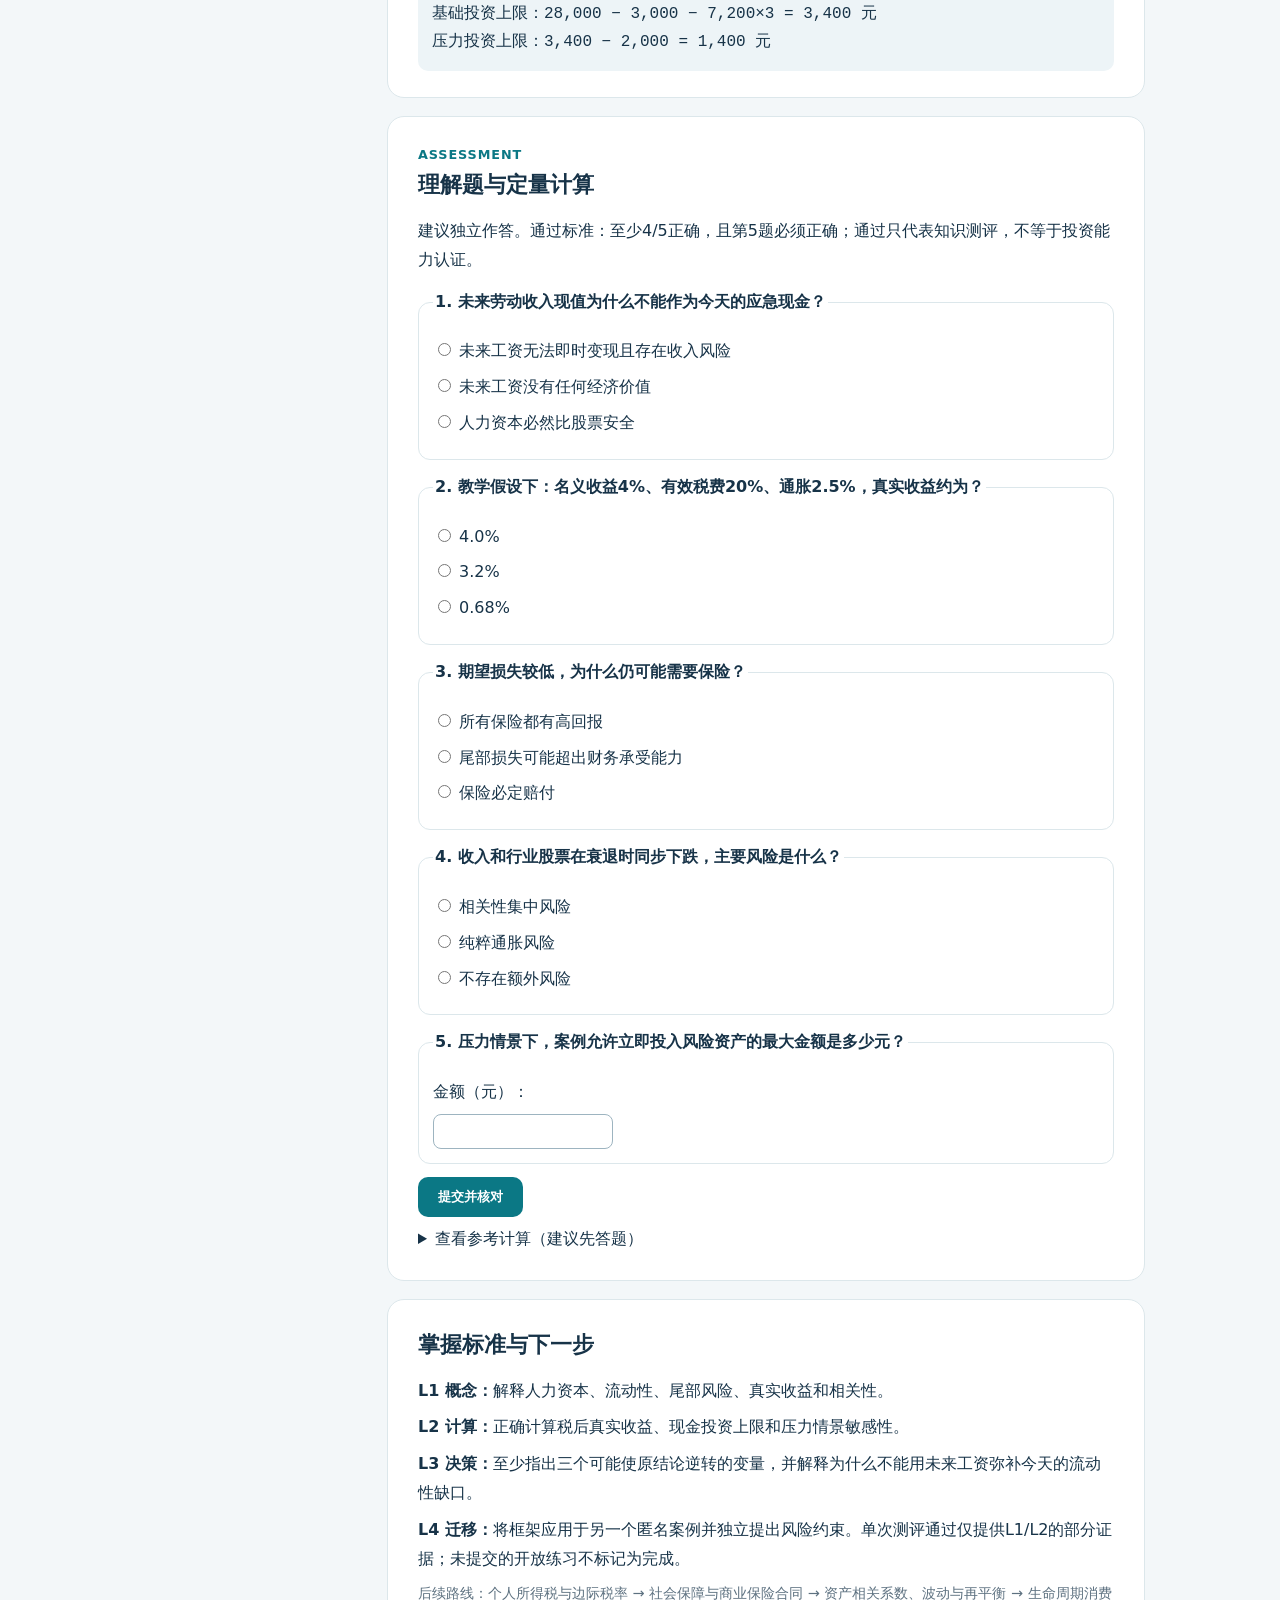
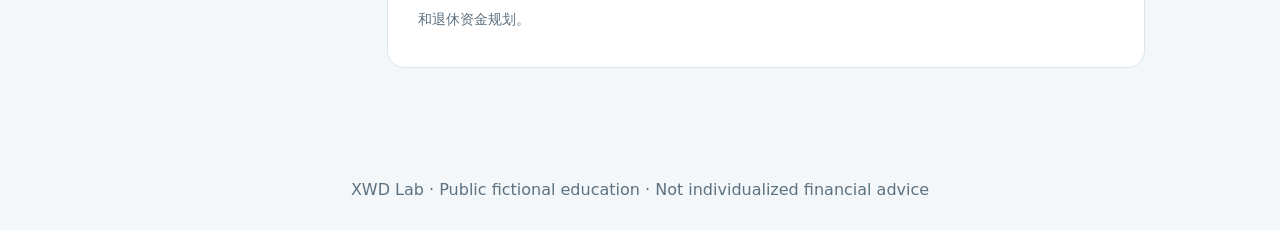
==== commit 7e27dae7: "finance: link FIN13 from finance homepage" ====
--- a/finance/index.html
+++ b/finance/index.html
@@ -1 +1 @@
-<!doctype html><html lang="zh-CN"><head><meta charset="utf-8"><meta name="viewport" content="width=device-width,initial-scale=1"><title>FIN07 人力资本与资产配置｜XWD Lab</title><meta name="description" content="个人财务进阶理论课：人力资本、流动性、税务、保险、投资与长期规划。虚构案例，浏览器本地进度。"><style>:root{--ink:#173348;--muted:#5d7180;--bg:#f3f7f9;--line:#dce7eb;--accent:#0b7885}*{box-sizing:border-box}html{scroll-behavior:smooth}body{margin:0;background:var(--bg);color:var(--ink);font-family:system-ui,-apple-system,"Noto Sans SC","Microsoft YaHei",sans-serif;line-height:1.8}a{color:var(--accent)}a:focus-visible,button:focus-visible,input:focus-visible{outline:3px solid orange;outline-offset:2px}header{background:#fff;border-bottom:1px solid var(--line);padding:15px max(20px,calc((100vw - 1050px)/2));display:flex;justify-content:space-between;gap:15px;flex-wrap:wrap}header a{text-decoration:none;font-weight:750}main{max-width:1050px;margin:auto;padding:26px 20px 65px}.hero{border-radius:22px;background:linear-gradient(110deg,#123e53,#0c7881);color:#fff;padding:32px 36px}.hero h1{font-size:clamp(1.65rem,3.6vw,2.55rem);line-height:1.35;margin:10px 0}.hero p{color:#e5f4f5}.tag{display:inline-block;padding:4px 11px;border:1px solid #ffffff50;border-radius:99px;margin:4px;font-size:.86rem}.layout{display:grid;grid-template-columns:230px 1fr;gap:22px;margin-top:22px}.sidebar{align-self:start;position:sticky;top:18px;background:#fff;border:1px solid var(--line);border-radius:15px;padding:18px}.sidebar a{display:block;text-decoration:none;padding:6px 0;font-size:.9rem}.sidebar p{font-size:.85rem;color:var(--muted)}.card{background:white;border:1px solid var(--line);border-radius:17px;padding:26px 30px;margin-bottom:18px}.card h2{font-size:1.35rem;margin:0 0 12px}.card p{margin:8px 0}.label{color:var(--accent);font-size:.8rem;font-weight:800;letter-spacing:.07em}.callout{background:#eaf7f6;border-left:4px solid var(--accent);padding:12px 16px;margin:14px 0}.math{font-family:ui-monospace,Consolas,monospace;background:#edf4f7;padding:14px;border-radius:10px;white-space:pre-wrap;overflow:auto}.q{border:1px solid var(--line);border-radius:12px;padding:14px;margin:13px 0}.q legend{font-weight:700}.q label{display:block;margin:7px 0}.q input{margin-right:8px;accent-color:var(--accent)}input[type=number]{padding:9px;border:1px solid #9db4c0;border-radius:8px;max-width:180px}button{background:var(--accent);color:#fff;border:0;border-radius:10px;padding:11px 20px;font-weight:750;cursor:pointer}button:hover{background:#095f69}.muted{color:var(--muted);font-size:.9rem}footer{text-align:center;color:var(--muted);padding:25px}@media(max-width:760px){.layout{grid-template-columns:1fr}.sidebar{position:static}.card{padding:20px}.hero{padding:25px 20px}}</style></head><body><header><a href="../">XWD Lab</a><nav aria-label="站点导航"><a href="../">工程学习</a>　<a href="./" aria-current="page">个人财务</a></nav></header><main><div class="hero"><div class="label" style="color:#b8f3e8">PERSONAL FINANCE · 2026-11-03</div><h1>FIN07｜人力资本、流动性与资产配置</h1><p>为什么年轻人的最优投资比例不是固定的？以匿名虚构中国工薪族案例建立税后现金流、就业风险、保险与投资的联合决策框架。</p><span class="tag">27分钟</span><span class="tag">中高级</span><span class="tag">7个知识环节</span><span class="tag">5道测评题</span></div><p style="margin:14px 0"><a href="practice-2026-11-05/" style="display:inline-block;background:#0b7885;color:#fff;padding:10px 16px;border-radius:10px;text-decoration:none;font-weight:750">进入 FIN08 · 11月5日实践课：90天现金流压力测试</a></p><p style="margin:14px 0"><a href="review-2026-11-08/" style="display:inline-block;background:#123e53;color:#fff;padding:10px 16px;border-radius:10px;text-decoration:none;font-weight:750">进入 FIN09 · 11月8日周度财务复盘（匿名案例）</a></p><p style="margin:14px 0"><a href="theory-2026-11-10/" style="display:inline-block;background:#0b7885;color:white;padding:10px 16px;border-radius:10px;text-decoration:none;font-weight:750">进入 FIN10 · 11月10日理论课：边际税率、保险与长期投资决策</a></p><p style="margin:14px 0"><a href="practice-2026-11-12/" style="display:inline-block;background:#123e53;color:white;padding:10px 16px;border-radius:10px;text-decoration:none;font-weight:750">进入 FIN11 · 11月12日实践课：收入波动与流动性配置</a></p><p style="margin:14px 0"><a href="review-2026-11-15/" style="display:inline-block;background:#123e53;color:white;padding:10px 16px;border-radius:10px;text-decoration:none;font-weight:750">进入 FIN12 · 11月15日周度复盘：现金流桥接与数据质量审计</a></p><div class="layout"><aside class="sidebar"><strong>学习目录</strong><a href="#s1">01 · 2分钟 · 先修能力与诊断</a><a href="#s2">02 · 4分钟 · 人力资本的风险调整现值</a><a href="#s3">03 · 4分钟 · 流动性约束与尾部风险</a><a href="#s4">04 · 4分钟 · 税后真实收益与现金流口径</a><a href="#s5">05 · 4分钟 · 保险的经济学作用</a><a href="#s6">06 · 4分钟 · 工资风险与投资组合相关性</a><a href="#s7">07 · 5分钟 · 虚构案例与压力测试</a><a href="#quiz-section">理解测评</a><a href="#rubric">掌握标准</a><p id="status">本课尚未通过测评；不推断先前作业已完成。</p></aside><article><section class="card"><h2>学习路径与边界</h2><p>先修：现金流、预算、净资产、应急资金、延期付款。当前课程升级至风险调整后的跨期决策，不重复入门算术。先前练习是否掌握，需要独立提交与核验。</p><div class="callout">本站为公开教学页面。所有金额、概率和职业情景均为虚构，绝不包含个人真实工资、债务、账户、交易或公司信息。学习记录仅在浏览器本地保存。</div></section><section class="card" id="s1"><div class="label">MODULE 01</div><h2>01 · 2分钟｜先修能力与诊断</h2><p>本课承接现金流、预算、净资产、应急资金和延期付款等知识。先前课程已讲授，并不等于学习者已独立完成练习或通过测评。诊断：计划储蓄7000元不意味着净资产一定增加7000元；要核实实际交易、到期债务、资产估值和现金余额。本节进一步解决：当未来工资不确定时，如何协调现金储备、保险与风险投资？</p></section><section class="card" id="s2"><div class="label">MODULE 02</div><h2>02 · 4分钟｜人力资本的风险调整现值</h2><p>人力资本来自未来劳动收入，不等于可随时变现的银行存款。简化现值模型：H = Σ E(Yt)/(1+r)^t，其中Yt是税后、扣除职业必要成本后的可支配劳动收入，r是反映时间价值与风险的折现率。模型必须考虑失业概率、职业成长、退休期限、行业周期和收入与资本市场的相关性。虚构对比：两名工程师工资、现金均相同，但A所在行业在经济衰退时裁员更频繁，B收入更稳定；A的未来工资风险更高，不应仅凭年龄判断能承受更大股票仓位。未来工资现值是决策参考，不是今天可用于还债的现金。</p></section><section class="card" id="s3"><div class="label">MODULE 03</div><h2>03 · 4分钟｜流动性约束与尾部风险</h2><p>传统三至六个月应急资金是启发式规则，并非对所有人最优。应关注“现金什么时候会用尽”，而不仅是月末余额。简化投资上限：可动用现金－近期确定到期款－压力情景储备。压力情景可纳入失业期间必要生活费、住房变化、押金和医疗支出。进一步可定义资金短缺概率P(min(C1…CN)<0)。即使第3个月末余额为正，第1个月也可能因付款集中到期而断流，称为路径风险。没有可信的失业持续时间分布时，应做情景与敏感性分析，不编造个人失业概率。</p></section><section class="card" id="s4"><div class="label">MODULE 04</div><h2>04 · 4分钟｜税后真实收益与现金流口径</h2><p>统一比较口径：工资用实际到账金额，不能对已经扣除的费用再次扣减；投资比较税后、费用后、通胀后的购买力变化。纯教学假设：名义收益4%，假设有效税费合计20%（不代表任何中国金融产品的真实税率），通胀2.5%。税费后名义收益约3.2%，真实收益=(1.032/1.025)-1≈0.683%。所以“年化4%”不等于购买力增长4%。中国工薪族需要理解工资薪金预扣预缴、年度汇算、依法适用的专项附加扣除、社保公积金口径；具体税务待遇必须核实当期官方规则，不能将某个假设税率套到存款、基金和保险上。</p></section><section class="card" id="s5"><div class="label">MODULE 05</div><h2>05 · 4分钟｜保险的经济学作用</h2><p>保险的主要功能是转移低频高损失风险，而不是最大化投资收益。先梳理基本医疗、养老、失业、工伤等社会保障，再识别个人仍承担的风险。虚构例子：某损失发生概率0.5%，损失额20万元，期望损失1000元。但低期望损失不代表无需保障：一次20万元的支出可能使家庭财务崩溃。应考虑风险厌恶、保费、免赔额、免责、等待期、保额、续保和理赔条件。社会保险与商业保险也不能机械视为完全替代。所有概率均为教学假设，不代表任何个人真实风险。</p></section><section class="card" id="s6"><div class="label">MODULE 06</div><h2>06 · 4分钟｜工资风险与投资组合相关性</h2><p>只看股票、债券和现金的比例是不完整的。人力资本同样是经济风险敞口。如果劳动收入和所持行业股票在经济下行时同步受损，失业与资产下跌可能同时发生。即使股票种类很多，也可能没有分散同一个宏观风险因子。“年轻就应该满仓股票”忽略了短期到期款、住房安排、保险缺口、流动性和风险承受能力。更稳健的长期路径是：保障确定到期款与现金储备，识别重大损失风险，再对长期可承受波动的资金做多资产配置，并按风险约束再平衡。</p></section><section class="card" id="s7"><div class="label">MODULE 07</div><h2>07 · 5分钟｜虚构案例与压力测试</h2><p>某城市工程师税后月收入12400元，正常月支出4800元，当前可用现金28000元；未来60天有3000元确定到期款。假设失业后每月必要支出7200元，要求覆盖3个月，打算立即将10000元投入风险资产。基础储备=7200×3=21600元，基础投资上限=28000－3000－21600=3400元，因此立即投资10000元不满足约束。若再考虑2000元一次性搬迁或医疗冲击，压力情景投资上限=28000－3000－21600－2000=1400元。假设现金工具预期年收益1.5%、风险投资预期年收益6%，在10000元上预期差约450元/年（未计税费和风险）；这个不确定收益不能保证弥补被迫低价卖出时的损失。决策反转条件包括：现金更多、到期款减少、失业成本降低、保障充分或风险资产的短期流动性更可靠。案例所有数字均为虚构，不对应任何人的真实账本。</p><div class="math">基础投资上限：28,000 − 3,000 − 7,200×3 = 3,400 元<br>压力投资上限：3,400 − 2,000 = 1,400 元</div></section><section class="card" id="quiz-section"><div class="label">ASSESSMENT</div><h2>理解题与定量计算</h2><p>建议独立作答。通过标准：至少4/5正确，且第5题必须正确；通过只代表知识测评，不等于投资能力认证。</p><form id="quiz"><fieldset class="q"><legend>1. 未来劳动收入现值为什么不能作为今天的应急现金？</legend><label><input type="radio" name="q0" value="0">未来工资无法即时变现且存在收入风险</label><label><input type="radio" name="q0" value="1">未来工资没有任何经济价值</label><label><input type="radio" name="q0" value="2">人力资本必然比股票安全</label></fieldset><fieldset class="q"><legend>2. 教学假设下：名义收益4%、有效税费20%、通胀2.5%，真实收益约为？</legend><label><input type="radio" name="q1" value="0">4.0%</label><label><input type="radio" name="q1" value="1">3.2%</label><label><input type="radio" name="q1" value="2">0.68%</label></fieldset><fieldset class="q"><legend>3. 期望损失较低，为什么仍可能需要保险？</legend><label><input type="radio" name="q2" value="0">所有保险都有高回报</label><label><input type="radio" name="q2" value="1">尾部损失可能超出财务承受能力</label><label><input type="radio" name="q2" value="2">保险必定赔付</label></fieldset><fieldset class="q"><legend>4. 收入和行业股票在衰退时同步下跌，主要风险是什么？</legend><label><input type="radio" name="q3" value="0">相关性集中风险</label><label><input type="radio" name="q3" value="1">纯粹通胀风险</label><label><input type="radio" name="q3" value="2">不存在额外风险</label></fieldset><fieldset class="q"><legend>5. 压力情景下，案例允许立即投入风险资产的最大金额是多少元？</legend><label for="number">金额（元）：</label><input type="number" id="number" step="1" min="0" inputmode="numeric"></fieldset><button type="submit">提交并核对</button><p id="result" role="status" aria-live="polite"></p></form><details><summary>查看参考计算（建议先答题）</summary><p>真实收益=(1.032/1.025)-1≈0.683%；投资上限=28000-3000-(7200×3+2000)=1400元。选择题答案依次为A、C、B、A。</p></details></section><section class="card" id="rubric"><h2>掌握标准与下一步</h2><p><strong>L1 概念：</strong>解释人力资本、流动性、尾部风险、真实收益和相关性。</p><p><strong>L2 计算：</strong>正确计算税后真实收益、现金投资上限和压力情景敏感性。</p><p><strong>L3 决策：</strong>至少指出三个可能使原结论逆转的变量，并解释为什么不能用未来工资弥补今天的流动性缺口。</p><p><strong>L4 迁移：</strong>将框架应用于另一个匿名案例并独立提出风险约束。单次测评通过仅提供L1/L2的部分证据；未提交的开放练习不标记为完成。</p><p class="muted">后续路线：个人所得税与边际税率 → 社会保障与商业保险合同 → 资产相关系数、波动与再平衡 → 生命周期消费和退休资金规划。</p></section></article></div></main><footer>XWD Lab · Public fictional education · Not individualized financial advice</footer><script>(function(){'use strict';var key='xwd_finance_learning_v1',id='fin07-20261103';var status=document.getElementById('status');try{var old=JSON.parse(localStorage.getItem(key)||'{}');if(old[id]&&old[id].passed)status.textContent='本设备已通过本课知识测评。';}catch(e){}document.getElementById('quiz').addEventListener('submit',function(e){e.preventDefault();var answers=[0,2,1,0],score=0;for(var i=0;i<4;i++){var checked=document.querySelector('input[name="q'+i+'"]:checked');if(!checked){document.getElementById('result').textContent='请先完成全部选择题。';return;}if(Number(checked.value)===answers[i])score++;}var n=document.getElementById('number').value;if(n===''){document.getElementById('result').textContent='请填写定量题。';return;}var ok=Number(n)===1400;if(ok)score++;var passed=score>=4&&ok;document.getElementById('result').textContent='得分 '+score+'/5。'+(passed?'通过本课知识检查。':'未达标，请核对压力情景计算。')+' 参考答案：1-A，2-C，3-B，4-A，5-1400元。';try{var data=JSON.parse(localStorage.getItem(key)||'{}');if(!data||typeof data!=='object'||Array.isArray(data))data={};data[id]={passed:passed,score:score,checkedAt:new Date().toISOString()};localStorage.setItem(key,JSON.stringify(data));if(passed)status.textContent='本设备已通过本课知识测评。';}catch(err){document.getElementById('result').textContent+=' 本浏览器无法保存进度。';}});})();</script></body></html>+<!doctype html><html lang="zh-CN"><head><meta charset="utf-8"><meta name="viewport" content="width=device-width,initial-scale=1"><title>FIN07 人力资本与资产配置｜XWD Lab</title><meta name="description" content="个人财务进阶理论课：人力资本、流动性、税务、保险、投资与长期规划。虚构案例，浏览器本地进度。"><style>:root{--ink:#173348;--muted:#5d7180;--bg:#f3f7f9;--line:#dce7eb;--accent:#0b7885}*{box-sizing:border-box}html{scroll-behavior:smooth}body{margin:0;background:var(--bg);color:var(--ink);font-family:system-ui,-apple-system,"Noto Sans SC","Microsoft YaHei",sans-serif;line-height:1.8}a{color:var(--accent)}a:focus-visible,button:focus-visible,input:focus-visible{outline:3px solid orange;outline-offset:2px}header{background:#fff;border-bottom:1px solid var(--line);padding:15px max(20px,calc((100vw - 1050px)/2));display:flex;justify-content:space-between;gap:15px;flex-wrap:wrap}header a{text-decoration:none;font-weight:750}main{max-width:1050px;margin:auto;padding:26px 20px 65px}.hero{border-radius:22px;background:linear-gradient(110deg,#123e53,#0c7881);color:#fff;padding:32px 36px}.hero h1{font-size:clamp(1.65rem,3.6vw,2.55rem);line-height:1.35;margin:10px 0}.hero p{color:#e5f4f5}.tag{display:inline-block;padding:4px 11px;border:1px solid #ffffff50;border-radius:99px;margin:4px;font-size:.86rem}.layout{display:grid;grid-template-columns:230px 1fr;gap:22px;margin-top:22px}.sidebar{align-self:start;position:sticky;top:18px;background:#fff;border:1px solid var(--line);border-radius:15px;padding:18px}.sidebar a{display:block;text-decoration:none;padding:6px 0;font-size:.9rem}.sidebar p{font-size:.85rem;color:var(--muted)}.card{background:white;border:1px solid var(--line);border-radius:17px;padding:26px 30px;margin-bottom:18px}.card h2{font-size:1.35rem;margin:0 0 12px}.card p{margin:8px 0}.label{color:var(--accent);font-size:.8rem;font-weight:800;letter-spacing:.07em}.callout{background:#eaf7f6;border-left:4px solid var(--accent);padding:12px 16px;margin:14px 0}.math{font-family:ui-monospace,Consolas,monospace;background:#edf4f7;padding:14px;border-radius:10px;white-space:pre-wrap;overflow:auto}.q{border:1px solid var(--line);border-radius:12px;padding:14px;margin:13px 0}.q legend{font-weight:700}.q label{display:block;margin:7px 0}.q input{margin-right:8px;accent-color:var(--accent)}input[type=number]{padding:9px;border:1px solid #9db4c0;border-radius:8px;max-width:180px}button{background:var(--accent);color:#fff;border:0;border-radius:10px;padding:11px 20px;font-weight:750;cursor:pointer}button:hover{background:#095f69}.muted{color:var(--muted);font-size:.9rem}footer{text-align:center;color:var(--muted);padding:25px}@media(max-width:760px){.layout{grid-template-columns:1fr}.sidebar{position:static}.card{padding:20px}.hero{padding:25px 20px}}</style></head><body><header><a href="../">XWD Lab</a><nav aria-label="站点导航"><a href="../">工程学习</a>　<a href="./" aria-current="page">个人财务</a></nav></header><main><div class="hero"><div class="label" style="color:#b8f3e8">PERSONAL FINANCE · 2026-11-03</div><h1>FIN07｜人力资本、流动性与资产配置</h1><p>为什么年轻人的最优投资比例不是固定的？以匿名虚构中国工薪族案例建立税后现金流、就业风险、保险与投资的联合决策框架。</p><span class="tag">27分钟</span><span class="tag">中高级</span><span class="tag">7个知识环节</span><span class="tag">5道测评题</span></div><p style="margin:14px 0"><a href="practice-2026-11-05/" style="display:inline-block;background:#0b7885;color:#fff;padding:10px 16px;border-radius:10px;text-decoration:none;font-weight:750">进入 FIN08 · 11月5日实践课：90天现金流压力测试</a></p><p style="margin:14px 0"><a href="review-2026-11-08/" style="display:inline-block;background:#123e53;color:#fff;padding:10px 16px;border-radius:10px;text-decoration:none;font-weight:750">进入 FIN09 · 11月8日周度财务复盘（匿名案例）</a></p><p style="margin:14px 0"><a href="theory-2026-11-10/" style="display:inline-block;background:#0b7885;color:white;padding:10px 16px;border-radius:10px;text-decoration:none;font-weight:750">进入 FIN10 · 11月10日理论课：边际税率、保险与长期投资决策</a></p><p style="margin:14px 0"><a href="practice-2026-11-12/" style="display:inline-block;background:#123e53;color:white;padding:10px 16px;border-radius:10px;text-decoration:none;font-weight:750">进入 FIN11 · 11月12日实践课：收入波动与流动性配置</a></p><p style="margin:14px 0"><a href="review-2026-11-15/" style="display:inline-block;background:#123e53;color:white;padding:10px 16px;border-radius:10px;text-decoration:none;font-weight:750">进入 FIN12 · 11月15日周度复盘：现金流桥接与数据质量审计</a></p><p style="margin:14px 0"><a href="theory-2026-11-17/" style="display:inline-block;background:#0b7885;color:white;padding:10px 16px;border-radius:10px;text-decoration:none;font-weight:750">进入 FIN13 · 11月17日理论课：税后现金流与风险预算</a></p><div class="layout"><aside class="sidebar"><strong>学习目录</strong><a href="#s1">01 · 2分钟 · 先修能力与诊断</a><a href="#s2">02 · 4分钟 · 人力资本的风险调整现值</a><a href="#s3">03 · 4分钟 · 流动性约束与尾部风险</a><a href="#s4">04 · 4分钟 · 税后真实收益与现金流口径</a><a href="#s5">05 · 4分钟 · 保险的经济学作用</a><a href="#s6">06 · 4分钟 · 工资风险与投资组合相关性</a><a href="#s7">07 · 5分钟 · 虚构案例与压力测试</a><a href="#quiz-section">理解测评</a><a href="#rubric">掌握标准</a><p id="status">本课尚未通过测评；不推断先前作业已完成。</p></aside><article><section class="card"><h2>学习路径与边界</h2><p>先修：现金流、预算、净资产、应急资金、延期付款。当前课程升级至风险调整后的跨期决策，不重复入门算术。先前练习是否掌握，需要独立提交与核验。</p><div class="callout">本站为公开教学页面。所有金额、概率和职业情景均为虚构，绝不包含个人真实工资、债务、账户、交易或公司信息。学习记录仅在浏览器本地保存。</div></section><section class="card" id="s1"><div class="label">MODULE 01</div><h2>01 · 2分钟｜先修能力与诊断</h2><p>本课承接现金流、预算、净资产、应急资金和延期付款等知识。先前课程已讲授，并不等于学习者已独立完成练习或通过测评。诊断：计划储蓄7000元不意味着净资产一定增加7000元；要核实实际交易、到期债务、资产估值和现金余额。本节进一步解决：当未来工资不确定时，如何协调现金储备、保险与风险投资？</p></section><section class="card" id="s2"><div class="label">MODULE 02</div><h2>02 · 4分钟｜人力资本的风险调整现值</h2><p>人力资本来自未来劳动收入，不等于可随时变现的银行存款。简化现值模型：H = Σ E(Yt)/(1+r)^t，其中Yt是税后、扣除职业必要成本后的可支配劳动收入，r是反映时间价值与风险的折现率。模型必须考虑失业概率、职业成长、退休期限、行业周期和收入与资本市场的相关性。虚构对比：两名工程师工资、现金均相同，但A所在行业在经济衰退时裁员更频繁，B收入更稳定；A的未来工资风险更高，不应仅凭年龄判断能承受更大股票仓位。未来工资现值是决策参考，不是今天可用于还债的现金。</p></section><section class="card" id="s3"><div class="label">MODULE 03</div><h2>03 · 4分钟｜流动性约束与尾部风险</h2><p>传统三至六个月应急资金是启发式规则，并非对所有人最优。应关注“现金什么时候会用尽”，而不仅是月末余额。简化投资上限：可动用现金－近期确定到期款－压力情景储备。压力情景可纳入失业期间必要生活费、住房变化、押金和医疗支出。进一步可定义资金短缺概率P(min(C1…CN)<0)。即使第3个月末余额为正，第1个月也可能因付款集中到期而断流，称为路径风险。没有可信的失业持续时间分布时，应做情景与敏感性分析，不编造个人失业概率。</p></section><section class="card" id="s4"><div class="label">MODULE 04</div><h2>04 · 4分钟｜税后真实收益与现金流口径</h2><p>统一比较口径：工资用实际到账金额，不能对已经扣除的费用再次扣减；投资比较税后、费用后、通胀后的购买力变化。纯教学假设：名义收益4%，假设有效税费合计20%（不代表任何中国金融产品的真实税率），通胀2.5%。税费后名义收益约3.2%，真实收益=(1.032/1.025)-1≈0.683%。所以“年化4%”不等于购买力增长4%。中国工薪族需要理解工资薪金预扣预缴、年度汇算、依法适用的专项附加扣除、社保公积金口径；具体税务待遇必须核实当期官方规则，不能将某个假设税率套到存款、基金和保险上。</p></section><section class="card" id="s5"><div class="label">MODULE 05</div><h2>05 · 4分钟｜保险的经济学作用</h2><p>保险的主要功能是转移低频高损失风险，而不是最大化投资收益。先梳理基本医疗、养老、失业、工伤等社会保障，再识别个人仍承担的风险。虚构例子：某损失发生概率0.5%，损失额20万元，期望损失1000元。但低期望损失不代表无需保障：一次20万元的支出可能使家庭财务崩溃。应考虑风险厌恶、保费、免赔额、免责、等待期、保额、续保和理赔条件。社会保险与商业保险也不能机械视为完全替代。所有概率均为教学假设，不代表任何个人真实风险。</p></section><section class="card" id="s6"><div class="label">MODULE 06</div><h2>06 · 4分钟｜工资风险与投资组合相关性</h2><p>只看股票、债券和现金的比例是不完整的。人力资本同样是经济风险敞口。如果劳动收入和所持行业股票在经济下行时同步受损，失业与资产下跌可能同时发生。即使股票种类很多，也可能没有分散同一个宏观风险因子。“年轻就应该满仓股票”忽略了短期到期款、住房安排、保险缺口、流动性和风险承受能力。更稳健的长期路径是：保障确定到期款与现金储备，识别重大损失风险，再对长期可承受波动的资金做多资产配置，并按风险约束再平衡。</p></section><section class="card" id="s7"><div class="label">MODULE 07</div><h2>07 · 5分钟｜虚构案例与压力测试</h2><p>某城市工程师税后月收入12400元，正常月支出4800元，当前可用现金28000元；未来60天有3000元确定到期款。假设失业后每月必要支出7200元，要求覆盖3个月，打算立即将10000元投入风险资产。基础储备=7200×3=21600元，基础投资上限=28000－3000－21600=3400元，因此立即投资10000元不满足约束。若再考虑2000元一次性搬迁或医疗冲击，压力情景投资上限=28000－3000－21600－2000=1400元。假设现金工具预期年收益1.5%、风险投资预期年收益6%，在10000元上预期差约450元/年（未计税费和风险）；这个不确定收益不能保证弥补被迫低价卖出时的损失。决策反转条件包括：现金更多、到期款减少、失业成本降低、保障充分或风险资产的短期流动性更可靠。案例所有数字均为虚构，不对应任何人的真实账本。</p><div class="math">基础投资上限：28,000 − 3,000 − 7,200×3 = 3,400 元<br>压力投资上限：3,400 − 2,000 = 1,400 元</div></section><section class="card" id="quiz-section"><div class="label">ASSESSMENT</div><h2>理解题与定量计算</h2><p>建议独立作答。通过标准：至少4/5正确，且第5题必须正确；通过只代表知识测评，不等于投资能力认证。</p><form id="quiz"><fieldset class="q"><legend>1. 未来劳动收入现值为什么不能作为今天的应急现金？</legend><label><input type="radio" name="q0" value="0">未来工资无法即时变现且存在收入风险</label><label><input type="radio" name="q0" value="1">未来工资没有任何经济价值</label><label><input type="radio" name="q0" value="2">人力资本必然比股票安全</label></fieldset><fieldset class="q"><legend>2. 教学假设下：名义收益4%、有效税费20%、通胀2.5%，真实收益约为？</legend><label><input type="radio" name="q1" value="0">4.0%</label><label><input type="radio" name="q1" value="1">3.2%</label><label><input type="radio" name="q1" value="2">0.68%</label></fieldset><fieldset class="q"><legend>3. 期望损失较低，为什么仍可能需要保险？</legend><label><input type="radio" name="q2" value="0">所有保险都有高回报</label><label><input type="radio" name="q2" value="1">尾部损失可能超出财务承受能力</label><label><input type="radio" name="q2" value="2">保险必定赔付</label></fieldset><fieldset class="q"><legend>4. 收入和行业股票在衰退时同步下跌，主要风险是什么？</legend><label><input type="radio" name="q3" value="0">相关性集中风险</label><label><input type="radio" name="q3" value="1">纯粹通胀风险</label><label><input type="radio" name="q3" value="2">不存在额外风险</label></fieldset><fieldset class="q"><legend>5. 压力情景下，案例允许立即投入风险资产的最大金额是多少元？</legend><label for="number">金额（元）：</label><input type="number" id="number" step="1" min="0" inputmode="numeric"></fieldset><button type="submit">提交并核对</button><p id="result" role="status" aria-live="polite"></p></form><details><summary>查看参考计算（建议先答题）</summary><p>真实收益=(1.032/1.025)-1≈0.683%；投资上限=28000-3000-(7200×3+2000)=1400元。选择题答案依次为A、C、B、A。</p></details></section><section class="card" id="rubric"><h2>掌握标准与下一步</h2><p><strong>L1 概念：</strong>解释人力资本、流动性、尾部风险、真实收益和相关性。</p><p><strong>L2 计算：</strong>正确计算税后真实收益、现金投资上限和压力情景敏感性。</p><p><strong>L3 决策：</strong>至少指出三个可能使原结论逆转的变量，并解释为什么不能用未来工资弥补今天的流动性缺口。</p><p><strong>L4 迁移：</strong>将框架应用于另一个匿名案例并独立提出风险约束。单次测评通过仅提供L1/L2的部分证据；未提交的开放练习不标记为完成。</p><p class="muted">后续路线：个人所得税与边际税率 → 社会保障与商业保险合同 → 资产相关系数、波动与再平衡 → 生命周期消费和退休资金规划。</p></section></article></div></main><footer>XWD Lab · Public fictional education · Not individualized financial advice</footer><script>(function(){'use strict';var key='xwd_finance_learning_v1',id='fin07-20261103';var status=document.getElementById('status');try{var old=JSON.parse(localStorage.getItem(key)||'{}');if(old[id]&&old[id].passed)status.textContent='本设备已通过本课知识测评。';}catch(e){}document.getElementById('quiz').addEventListener('submit',function(e){e.preventDefault();var answers=[0,2,1,0],score=0;for(var i=0;i<4;i++){var checked=document.querySelector('input[name="q'+i+'"]:checked');if(!checked){document.getElementById('result').textContent='请先完成全部选择题。';return;}if(Number(checked.value)===answers[i])score++;}var n=document.getElementById('number').value;if(n===''){document.getElementById('result').textContent='请填写定量题。';return;}var ok=Number(n)===1400;if(ok)score++;var passed=score>=4&&ok;document.getElementById('result').textContent='得分 '+score+'/5。'+(passed?'通过本课知识检查。':'未达标，请核对压力情景计算。')+' 参考答案：1-A，2-C，3-B，4-A，5-1400元。';try{var data=JSON.parse(localStorage.getItem(key)||'{}');if(!data||typeof data!=='object'||Array.isArray(data))data={};data[id]={passed:passed,score:score,checkedAt:new Date().toISOString()};localStorage.setItem(key,JSON.stringify(data));if(passed)status.textContent='本设备已通过本课知识测评。';}catch(err){document.getElementById('result').textContent+=' 本浏览器无法保存进度。';}});})();</script></body></html>
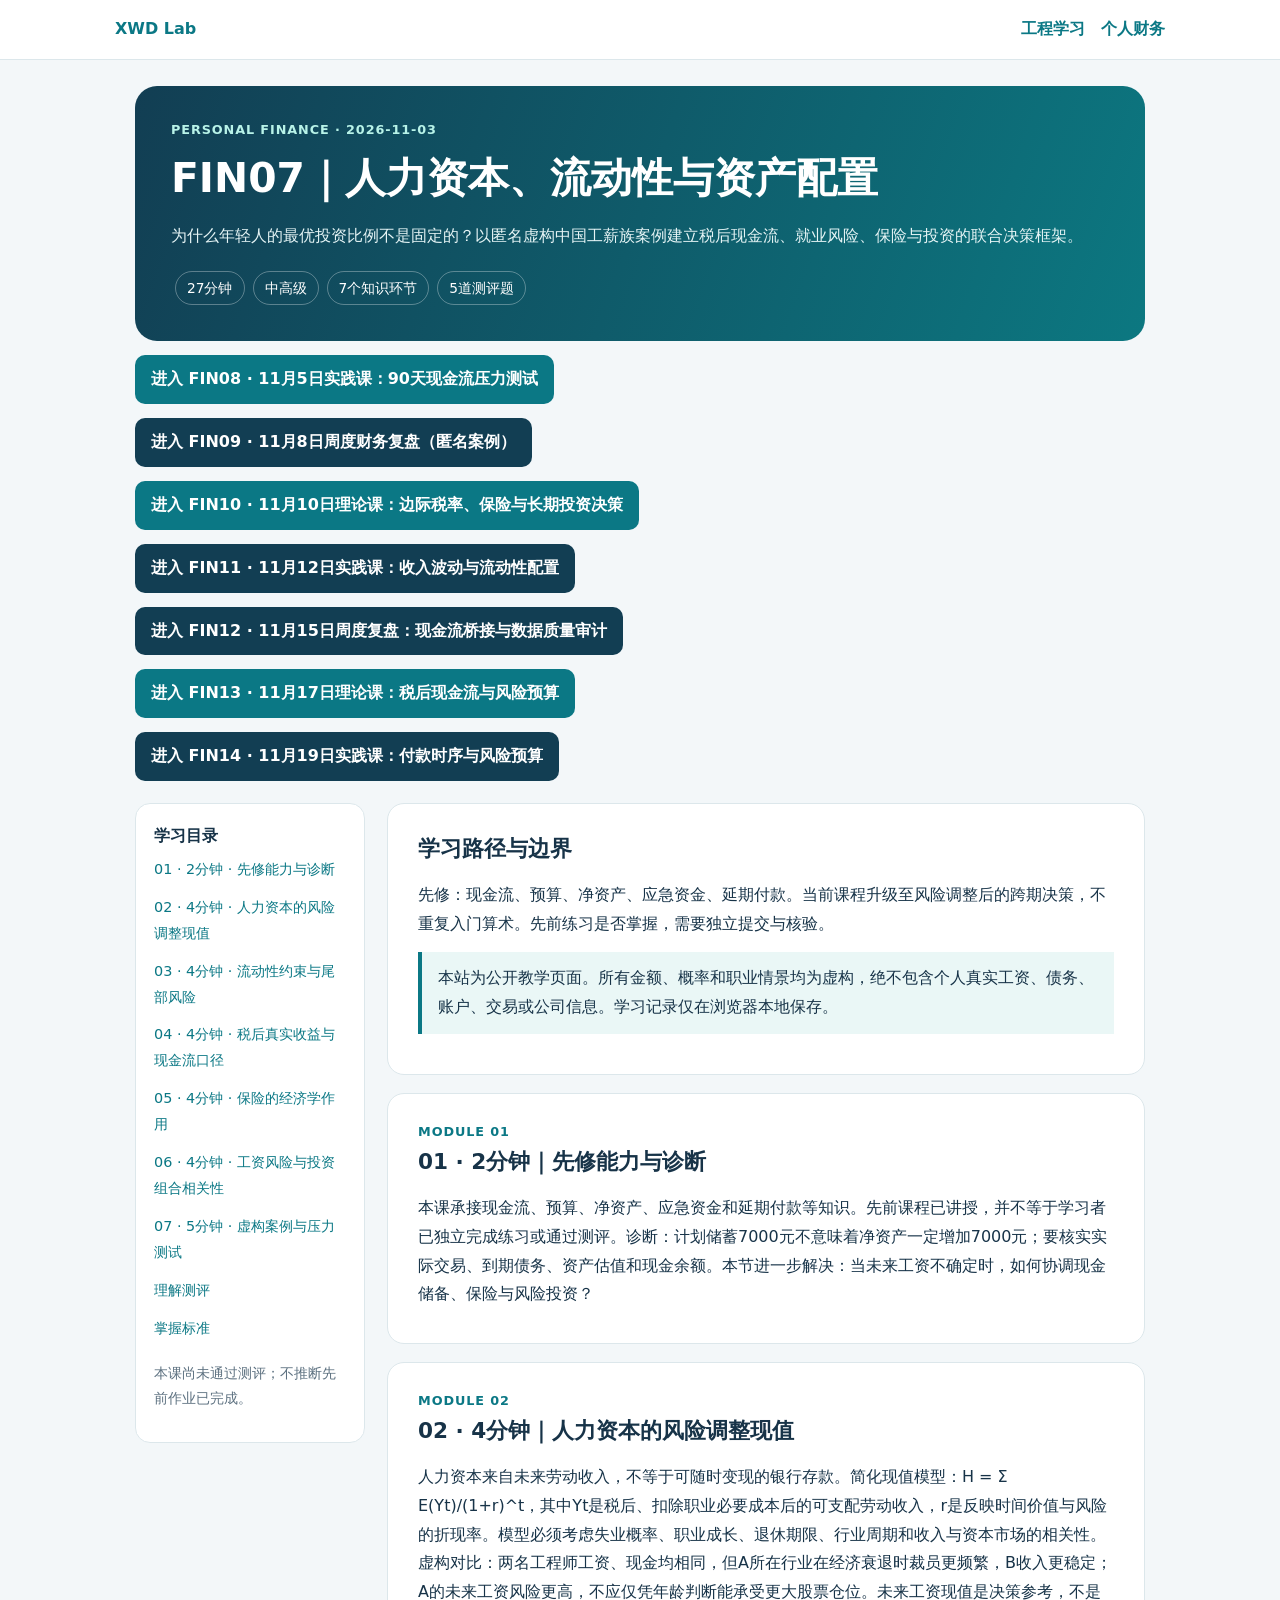
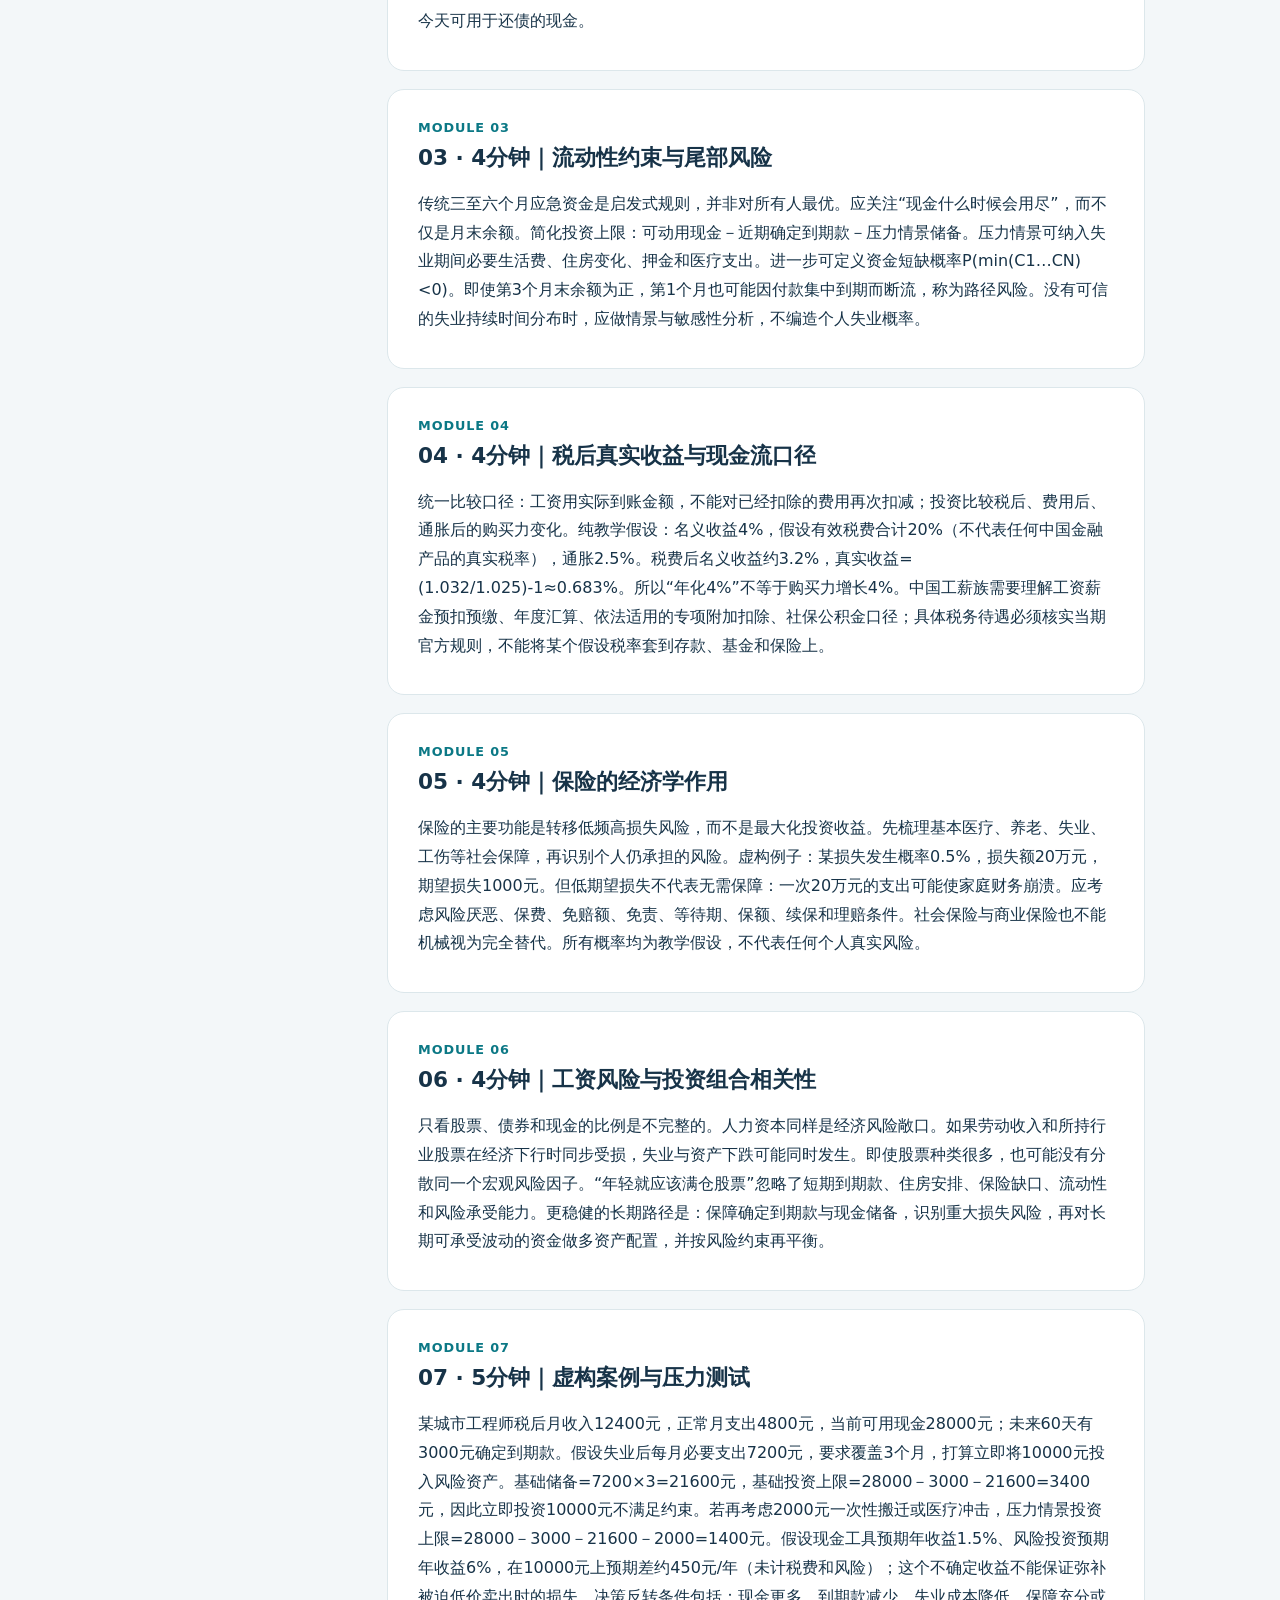
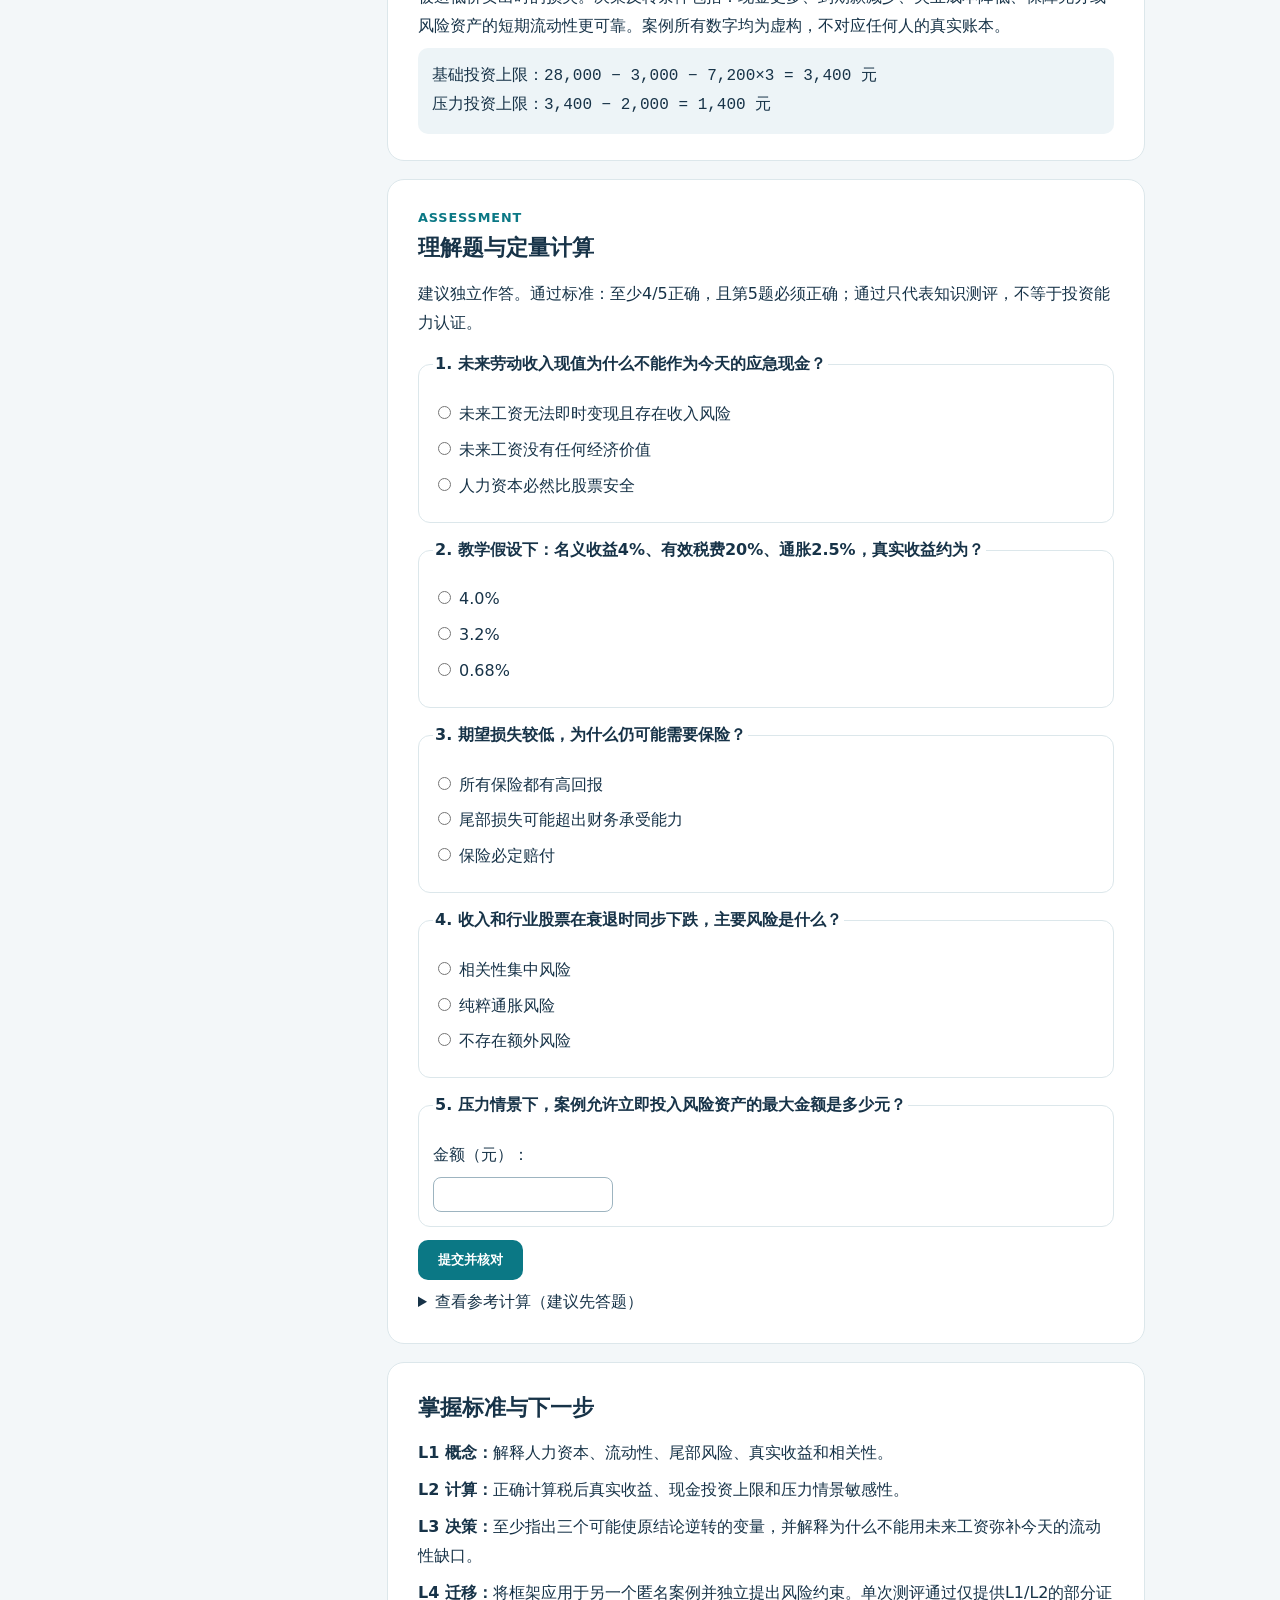
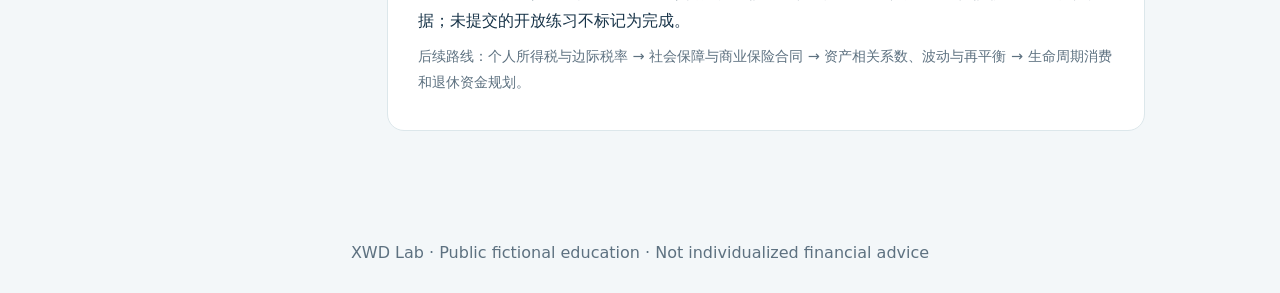
==== commit db9c1cad: "Link FIN14 from personal finance index" ====
--- a/finance/index.html
+++ b/finance/index.html
@@ -1 +1 @@
-<!doctype html><html lang="zh-CN"><head><meta charset="utf-8"><meta name="viewport" content="width=device-width,initial-scale=1"><title>FIN07 人力资本与资产配置｜XWD Lab</title><meta name="description" content="个人财务进阶理论课：人力资本、流动性、税务、保险、投资与长期规划。虚构案例，浏览器本地进度。"><style>:root{--ink:#173348;--muted:#5d7180;--bg:#f3f7f9;--line:#dce7eb;--accent:#0b7885}*{box-sizing:border-box}html{scroll-behavior:smooth}body{margin:0;background:var(--bg);color:var(--ink);font-family:system-ui,-apple-system,"Noto Sans SC","Microsoft YaHei",sans-serif;line-height:1.8}a{color:var(--accent)}a:focus-visible,button:focus-visible,input:focus-visible{outline:3px solid orange;outline-offset:2px}header{background:#fff;border-bottom:1px solid var(--line);padding:15px max(20px,calc((100vw - 1050px)/2));display:flex;justify-content:space-between;gap:15px;flex-wrap:wrap}header a{text-decoration:none;font-weight:750}main{max-width:1050px;margin:auto;padding:26px 20px 65px}.hero{border-radius:22px;background:linear-gradient(110deg,#123e53,#0c7881);color:#fff;padding:32px 36px}.hero h1{font-size:clamp(1.65rem,3.6vw,2.55rem);line-height:1.35;margin:10px 0}.hero p{color:#e5f4f5}.tag{display:inline-block;padding:4px 11px;border:1px solid #ffffff50;border-radius:99px;margin:4px;font-size:.86rem}.layout{display:grid;grid-template-columns:230px 1fr;gap:22px;margin-top:22px}.sidebar{align-self:start;position:sticky;top:18px;background:#fff;border:1px solid var(--line);border-radius:15px;padding:18px}.sidebar a{display:block;text-decoration:none;padding:6px 0;font-size:.9rem}.sidebar p{font-size:.85rem;color:var(--muted)}.card{background:white;border:1px solid var(--line);border-radius:17px;padding:26px 30px;margin-bottom:18px}.card h2{font-size:1.35rem;margin:0 0 12px}.card p{margin:8px 0}.label{color:var(--accent);font-size:.8rem;font-weight:800;letter-spacing:.07em}.callout{background:#eaf7f6;border-left:4px solid var(--accent);padding:12px 16px;margin:14px 0}.math{font-family:ui-monospace,Consolas,monospace;background:#edf4f7;padding:14px;border-radius:10px;white-space:pre-wrap;overflow:auto}.q{border:1px solid var(--line);border-radius:12px;padding:14px;margin:13px 0}.q legend{font-weight:700}.q label{display:block;margin:7px 0}.q input{margin-right:8px;accent-color:var(--accent)}input[type=number]{padding:9px;border:1px solid #9db4c0;border-radius:8px;max-width:180px}button{background:var(--accent);color:#fff;border:0;border-radius:10px;padding:11px 20px;font-weight:750;cursor:pointer}button:hover{background:#095f69}.muted{color:var(--muted);font-size:.9rem}footer{text-align:center;color:var(--muted);padding:25px}@media(max-width:760px){.layout{grid-template-columns:1fr}.sidebar{position:static}.card{padding:20px}.hero{padding:25px 20px}}</style></head><body><header><a href="../">XWD Lab</a><nav aria-label="站点导航"><a href="../">工程学习</a>　<a href="./" aria-current="page">个人财务</a></nav></header><main><div class="hero"><div class="label" style="color:#b8f3e8">PERSONAL FINANCE · 2026-11-03</div><h1>FIN07｜人力资本、流动性与资产配置</h1><p>为什么年轻人的最优投资比例不是固定的？以匿名虚构中国工薪族案例建立税后现金流、就业风险、保险与投资的联合决策框架。</p><span class="tag">27分钟</span><span class="tag">中高级</span><span class="tag">7个知识环节</span><span class="tag">5道测评题</span></div><p style="margin:14px 0"><a href="practice-2026-11-05/" style="display:inline-block;background:#0b7885;color:#fff;padding:10px 16px;border-radius:10px;text-decoration:none;font-weight:750">进入 FIN08 · 11月5日实践课：90天现金流压力测试</a></p><p style="margin:14px 0"><a href="review-2026-11-08/" style="display:inline-block;background:#123e53;color:#fff;padding:10px 16px;border-radius:10px;text-decoration:none;font-weight:750">进入 FIN09 · 11月8日周度财务复盘（匿名案例）</a></p><p style="margin:14px 0"><a href="theory-2026-11-10/" style="display:inline-block;background:#0b7885;color:white;padding:10px 16px;border-radius:10px;text-decoration:none;font-weight:750">进入 FIN10 · 11月10日理论课：边际税率、保险与长期投资决策</a></p><p style="margin:14px 0"><a href="practice-2026-11-12/" style="display:inline-block;background:#123e53;color:white;padding:10px 16px;border-radius:10px;text-decoration:none;font-weight:750">进入 FIN11 · 11月12日实践课：收入波动与流动性配置</a></p><p style="margin:14px 0"><a href="review-2026-11-15/" style="display:inline-block;background:#123e53;color:white;padding:10px 16px;border-radius:10px;text-decoration:none;font-weight:750">进入 FIN12 · 11月15日周度复盘：现金流桥接与数据质量审计</a></p><p style="margin:14px 0"><a href="theory-2026-11-17/" style="display:inline-block;background:#0b7885;color:white;padding:10px 16px;border-radius:10px;text-decoration:none;font-weight:750">进入 FIN13 · 11月17日理论课：税后现金流与风险预算</a></p><div class="layout"><aside class="sidebar"><strong>学习目录</strong><a href="#s1">01 · 2分钟 · 先修能力与诊断</a><a href="#s2">02 · 4分钟 · 人力资本的风险调整现值</a><a href="#s3">03 · 4分钟 · 流动性约束与尾部风险</a><a href="#s4">04 · 4分钟 · 税后真实收益与现金流口径</a><a href="#s5">05 · 4分钟 · 保险的经济学作用</a><a href="#s6">06 · 4分钟 · 工资风险与投资组合相关性</a><a href="#s7">07 · 5分钟 · 虚构案例与压力测试</a><a href="#quiz-section">理解测评</a><a href="#rubric">掌握标准</a><p id="status">本课尚未通过测评；不推断先前作业已完成。</p></aside><article><section class="card"><h2>学习路径与边界</h2><p>先修：现金流、预算、净资产、应急资金、延期付款。当前课程升级至风险调整后的跨期决策，不重复入门算术。先前练习是否掌握，需要独立提交与核验。</p><div class="callout">本站为公开教学页面。所有金额、概率和职业情景均为虚构，绝不包含个人真实工资、债务、账户、交易或公司信息。学习记录仅在浏览器本地保存。</div></section><section class="card" id="s1"><div class="label">MODULE 01</div><h2>01 · 2分钟｜先修能力与诊断</h2><p>本课承接现金流、预算、净资产、应急资金和延期付款等知识。先前课程已讲授，并不等于学习者已独立完成练习或通过测评。诊断：计划储蓄7000元不意味着净资产一定增加7000元；要核实实际交易、到期债务、资产估值和现金余额。本节进一步解决：当未来工资不确定时，如何协调现金储备、保险与风险投资？</p></section><section class="card" id="s2"><div class="label">MODULE 02</div><h2>02 · 4分钟｜人力资本的风险调整现值</h2><p>人力资本来自未来劳动收入，不等于可随时变现的银行存款。简化现值模型：H = Σ E(Yt)/(1+r)^t，其中Yt是税后、扣除职业必要成本后的可支配劳动收入，r是反映时间价值与风险的折现率。模型必须考虑失业概率、职业成长、退休期限、行业周期和收入与资本市场的相关性。虚构对比：两名工程师工资、现金均相同，但A所在行业在经济衰退时裁员更频繁，B收入更稳定；A的未来工资风险更高，不应仅凭年龄判断能承受更大股票仓位。未来工资现值是决策参考，不是今天可用于还债的现金。</p></section><section class="card" id="s3"><div class="label">MODULE 03</div><h2>03 · 4分钟｜流动性约束与尾部风险</h2><p>传统三至六个月应急资金是启发式规则，并非对所有人最优。应关注“现金什么时候会用尽”，而不仅是月末余额。简化投资上限：可动用现金－近期确定到期款－压力情景储备。压力情景可纳入失业期间必要生活费、住房变化、押金和医疗支出。进一步可定义资金短缺概率P(min(C1…CN)<0)。即使第3个月末余额为正，第1个月也可能因付款集中到期而断流，称为路径风险。没有可信的失业持续时间分布时，应做情景与敏感性分析，不编造个人失业概率。</p></section><section class="card" id="s4"><div class="label">MODULE 04</div><h2>04 · 4分钟｜税后真实收益与现金流口径</h2><p>统一比较口径：工资用实际到账金额，不能对已经扣除的费用再次扣减；投资比较税后、费用后、通胀后的购买力变化。纯教学假设：名义收益4%，假设有效税费合计20%（不代表任何中国金融产品的真实税率），通胀2.5%。税费后名义收益约3.2%，真实收益=(1.032/1.025)-1≈0.683%。所以“年化4%”不等于购买力增长4%。中国工薪族需要理解工资薪金预扣预缴、年度汇算、依法适用的专项附加扣除、社保公积金口径；具体税务待遇必须核实当期官方规则，不能将某个假设税率套到存款、基金和保险上。</p></section><section class="card" id="s5"><div class="label">MODULE 05</div><h2>05 · 4分钟｜保险的经济学作用</h2><p>保险的主要功能是转移低频高损失风险，而不是最大化投资收益。先梳理基本医疗、养老、失业、工伤等社会保障，再识别个人仍承担的风险。虚构例子：某损失发生概率0.5%，损失额20万元，期望损失1000元。但低期望损失不代表无需保障：一次20万元的支出可能使家庭财务崩溃。应考虑风险厌恶、保费、免赔额、免责、等待期、保额、续保和理赔条件。社会保险与商业保险也不能机械视为完全替代。所有概率均为教学假设，不代表任何个人真实风险。</p></section><section class="card" id="s6"><div class="label">MODULE 06</div><h2>06 · 4分钟｜工资风险与投资组合相关性</h2><p>只看股票、债券和现金的比例是不完整的。人力资本同样是经济风险敞口。如果劳动收入和所持行业股票在经济下行时同步受损，失业与资产下跌可能同时发生。即使股票种类很多，也可能没有分散同一个宏观风险因子。“年轻就应该满仓股票”忽略了短期到期款、住房安排、保险缺口、流动性和风险承受能力。更稳健的长期路径是：保障确定到期款与现金储备，识别重大损失风险，再对长期可承受波动的资金做多资产配置，并按风险约束再平衡。</p></section><section class="card" id="s7"><div class="label">MODULE 07</div><h2>07 · 5分钟｜虚构案例与压力测试</h2><p>某城市工程师税后月收入12400元，正常月支出4800元，当前可用现金28000元；未来60天有3000元确定到期款。假设失业后每月必要支出7200元，要求覆盖3个月，打算立即将10000元投入风险资产。基础储备=7200×3=21600元，基础投资上限=28000－3000－21600=3400元，因此立即投资10000元不满足约束。若再考虑2000元一次性搬迁或医疗冲击，压力情景投资上限=28000－3000－21600－2000=1400元。假设现金工具预期年收益1.5%、风险投资预期年收益6%，在10000元上预期差约450元/年（未计税费和风险）；这个不确定收益不能保证弥补被迫低价卖出时的损失。决策反转条件包括：现金更多、到期款减少、失业成本降低、保障充分或风险资产的短期流动性更可靠。案例所有数字均为虚构，不对应任何人的真实账本。</p><div class="math">基础投资上限：28,000 − 3,000 − 7,200×3 = 3,400 元<br>压力投资上限：3,400 − 2,000 = 1,400 元</div></section><section class="card" id="quiz-section"><div class="label">ASSESSMENT</div><h2>理解题与定量计算</h2><p>建议独立作答。通过标准：至少4/5正确，且第5题必须正确；通过只代表知识测评，不等于投资能力认证。</p><form id="quiz"><fieldset class="q"><legend>1. 未来劳动收入现值为什么不能作为今天的应急现金？</legend><label><input type="radio" name="q0" value="0">未来工资无法即时变现且存在收入风险</label><label><input type="radio" name="q0" value="1">未来工资没有任何经济价值</label><label><input type="radio" name="q0" value="2">人力资本必然比股票安全</label></fieldset><fieldset class="q"><legend>2. 教学假设下：名义收益4%、有效税费20%、通胀2.5%，真实收益约为？</legend><label><input type="radio" name="q1" value="0">4.0%</label><label><input type="radio" name="q1" value="1">3.2%</label><label><input type="radio" name="q1" value="2">0.68%</label></fieldset><fieldset class="q"><legend>3. 期望损失较低，为什么仍可能需要保险？</legend><label><input type="radio" name="q2" value="0">所有保险都有高回报</label><label><input type="radio" name="q2" value="1">尾部损失可能超出财务承受能力</label><label><input type="radio" name="q2" value="2">保险必定赔付</label></fieldset><fieldset class="q"><legend>4. 收入和行业股票在衰退时同步下跌，主要风险是什么？</legend><label><input type="radio" name="q3" value="0">相关性集中风险</label><label><input type="radio" name="q3" value="1">纯粹通胀风险</label><label><input type="radio" name="q3" value="2">不存在额外风险</label></fieldset><fieldset class="q"><legend>5. 压力情景下，案例允许立即投入风险资产的最大金额是多少元？</legend><label for="number">金额（元）：</label><input type="number" id="number" step="1" min="0" inputmode="numeric"></fieldset><button type="submit">提交并核对</button><p id="result" role="status" aria-live="polite"></p></form><details><summary>查看参考计算（建议先答题）</summary><p>真实收益=(1.032/1.025)-1≈0.683%；投资上限=28000-3000-(7200×3+2000)=1400元。选择题答案依次为A、C、B、A。</p></details></section><section class="card" id="rubric"><h2>掌握标准与下一步</h2><p><strong>L1 概念：</strong>解释人力资本、流动性、尾部风险、真实收益和相关性。</p><p><strong>L2 计算：</strong>正确计算税后真实收益、现金投资上限和压力情景敏感性。</p><p><strong>L3 决策：</strong>至少指出三个可能使原结论逆转的变量，并解释为什么不能用未来工资弥补今天的流动性缺口。</p><p><strong>L4 迁移：</strong>将框架应用于另一个匿名案例并独立提出风险约束。单次测评通过仅提供L1/L2的部分证据；未提交的开放练习不标记为完成。</p><p class="muted">后续路线：个人所得税与边际税率 → 社会保障与商业保险合同 → 资产相关系数、波动与再平衡 → 生命周期消费和退休资金规划。</p></section></article></div></main><footer>XWD Lab · Public fictional education · Not individualized financial advice</footer><script>(function(){'use strict';var key='xwd_finance_learning_v1',id='fin07-20261103';var status=document.getElementById('status');try{var old=JSON.parse(localStorage.getItem(key)||'{}');if(old[id]&&old[id].passed)status.textContent='本设备已通过本课知识测评。';}catch(e){}document.getElementById('quiz').addEventListener('submit',function(e){e.preventDefault();var answers=[0,2,1,0],score=0;for(var i=0;i<4;i++){var checked=document.querySelector('input[name="q'+i+'"]:checked');if(!checked){document.getElementById('result').textContent='请先完成全部选择题。';return;}if(Number(checked.value)===answers[i])score++;}var n=document.getElementById('number').value;if(n===''){document.getElementById('result').textContent='请填写定量题。';return;}var ok=Number(n)===1400;if(ok)score++;var passed=score>=4&&ok;document.getElementById('result').textContent='得分 '+score+'/5。'+(passed?'通过本课知识检查。':'未达标，请核对压力情景计算。')+' 参考答案：1-A，2-C，3-B，4-A，5-1400元。';try{var data=JSON.parse(localStorage.getItem(key)||'{}');if(!data||typeof data!=='object'||Array.isArray(data))data={};data[id]={passed:passed,score:score,checkedAt:new Date().toISOString()};localStorage.setItem(key,JSON.stringify(data));if(passed)status.textContent='本设备已通过本课知识测评。';}catch(err){document.getElementById('result').textContent+=' 本浏览器无法保存进度。';}});})();</script></body></html>+<!doctype html><html lang="zh-CN"><head><meta charset="utf-8"><meta name="viewport" content="width=device-width,initial-scale=1"><title>FIN07 人力资本与资产配置｜XWD Lab</title><meta name="description" content="个人财务进阶理论课：人力资本、流动性、税务、保险、投资与长期规划。虚构案例，浏览器本地进度。"><style>:root{--ink:#173348;--muted:#5d7180;--bg:#f3f7f9;--line:#dce7eb;--accent:#0b7885}*{box-sizing:border-box}html{scroll-behavior:smooth}body{margin:0;background:var(--bg);color:var(--ink);font-family:system-ui,-apple-system,"Noto Sans SC","Microsoft YaHei",sans-serif;line-height:1.8}a{color:var(--accent)}a:focus-visible,button:focus-visible,input:focus-visible{outline:3px solid orange;outline-offset:2px}header{background:#fff;border-bottom:1px solid var(--line);padding:15px max(20px,calc((100vw - 1050px)/2));display:flex;justify-content:space-between;gap:15px;flex-wrap:wrap}header a{text-decoration:none;font-weight:750}main{max-width:1050px;margin:auto;padding:26px 20px 65px}.hero{border-radius:22px;background:linear-gradient(110deg,#123e53,#0c7881);color:#fff;padding:32px 36px}.hero h1{font-size:clamp(1.65rem,3.6vw,2.55rem);line-height:1.35;margin:10px 0}.hero p{color:#e5f4f5}.tag{display:inline-block;padding:4px 11px;border:1px solid #ffffff50;border-radius:99px;margin:4px;font-size:.86rem}.layout{display:grid;grid-template-columns:230px 1fr;gap:22px;margin-top:22px}.sidebar{align-self:start;position:sticky;top:18px;background:#fff;border:1px solid var(--line);border-radius:15px;padding:18px}.sidebar a{display:block;text-decoration:none;padding:6px 0;font-size:.9rem}.sidebar p{font-size:.85rem;color:var(--muted)}.card{background:white;border:1px solid var(--line);border-radius:17px;padding:26px 30px;margin-bottom:18px}.card h2{font-size:1.35rem;margin:0 0 12px}.card p{margin:8px 0}.label{color:var(--accent);font-size:.8rem;font-weight:800;letter-spacing:.07em}.callout{background:#eaf7f6;border-left:4px solid var(--accent);padding:12px 16px;margin:14px 0}.math{font-family:ui-monospace,Consolas,monospace;background:#edf4f7;padding:14px;border-radius:10px;white-space:pre-wrap;overflow:auto}.q{border:1px solid var(--line);border-radius:12px;padding:14px;margin:13px 0}.q legend{font-weight:700}.q label{display:block;margin:7px 0}.q input{margin-right:8px;accent-color:var(--accent)}input[type=number]{padding:9px;border:1px solid #9db4c0;border-radius:8px;max-width:180px}button{background:var(--accent);color:#fff;border:0;border-radius:10px;padding:11px 20px;font-weight:750;cursor:pointer}button:hover{background:#095f69}.muted{color:var(--muted);font-size:.9rem}footer{text-align:center;color:var(--muted);padding:25px}@media(max-width:760px){.layout{grid-template-columns:1fr}.sidebar{position:static}.card{padding:20px}.hero{padding:25px 20px}}</style></head><body><header><a href="../">XWD Lab</a><nav aria-label="站点导航"><a href="../">工程学习</a>　<a href="./" aria-current="page">个人财务</a></nav></header><main><div class="hero"><div class="label" style="color:#b8f3e8">PERSONAL FINANCE · 2026-11-03</div><h1>FIN07｜人力资本、流动性与资产配置</h1><p>为什么年轻人的最优投资比例不是固定的？以匿名虚构中国工薪族案例建立税后现金流、就业风险、保险与投资的联合决策框架。</p><span class="tag">27分钟</span><span class="tag">中高级</span><span class="tag">7个知识环节</span><span class="tag">5道测评题</span></div><p style="margin:14px 0"><a href="practice-2026-11-05/" style="display:inline-block;background:#0b7885;color:#fff;padding:10px 16px;border-radius:10px;text-decoration:none;font-weight:750">进入 FIN08 · 11月5日实践课：90天现金流压力测试</a></p><p style="margin:14px 0"><a href="review-2026-11-08/" style="display:inline-block;background:#123e53;color:#fff;padding:10px 16px;border-radius:10px;text-decoration:none;font-weight:750">进入 FIN09 · 11月8日周度财务复盘（匿名案例）</a></p><p style="margin:14px 0"><a href="theory-2026-11-10/" style="display:inline-block;background:#0b7885;color:white;padding:10px 16px;border-radius:10px;text-decoration:none;font-weight:750">进入 FIN10 · 11月10日理论课：边际税率、保险与长期投资决策</a></p><p style="margin:14px 0"><a href="practice-2026-11-12/" style="display:inline-block;background:#123e53;color:white;padding:10px 16px;border-radius:10px;text-decoration:none;font-weight:750">进入 FIN11 · 11月12日实践课：收入波动与流动性配置</a></p><p style="margin:14px 0"><a href="review-2026-11-15/" style="display:inline-block;background:#123e53;color:white;padding:10px 16px;border-radius:10px;text-decoration:none;font-weight:750">进入 FIN12 · 11月15日周度复盘：现金流桥接与数据质量审计</a></p><p style="margin:14px 0"><a href="theory-2026-11-17/" style="display:inline-block;background:#0b7885;color:white;padding:10px 16px;border-radius:10px;text-decoration:none;font-weight:750">进入 FIN13 · 11月17日理论课：税后现金流与风险预算</a></p><p style="margin:14px 0"><a href="practice-2026-11-19/" style="display:inline-block;background:#123e53;color:white;padding:10px 16px;border-radius:10px;text-decoration:none;font-weight:750">进入 FIN14 · 11月19日实践课：付款时序与风险预算</a></p><div class="layout"><aside class="sidebar"><strong>学习目录</strong><a href="#s1">01 · 2分钟 · 先修能力与诊断</a><a href="#s2">02 · 4分钟 · 人力资本的风险调整现值</a><a href="#s3">03 · 4分钟 · 流动性约束与尾部风险</a><a href="#s4">04 · 4分钟 · 税后真实收益与现金流口径</a><a href="#s5">05 · 4分钟 · 保险的经济学作用</a><a href="#s6">06 · 4分钟 · 工资风险与投资组合相关性</a><a href="#s7">07 · 5分钟 · 虚构案例与压力测试</a><a href="#quiz-section">理解测评</a><a href="#rubric">掌握标准</a><p id="status">本课尚未通过测评；不推断先前作业已完成。</p></aside><article><section class="card"><h2>学习路径与边界</h2><p>先修：现金流、预算、净资产、应急资金、延期付款。当前课程升级至风险调整后的跨期决策，不重复入门算术。先前练习是否掌握，需要独立提交与核验。</p><div class="callout">本站为公开教学页面。所有金额、概率和职业情景均为虚构，绝不包含个人真实工资、债务、账户、交易或公司信息。学习记录仅在浏览器本地保存。</div></section><section class="card" id="s1"><div class="label">MODULE 01</div><h2>01 · 2分钟｜先修能力与诊断</h2><p>本课承接现金流、预算、净资产、应急资金和延期付款等知识。先前课程已讲授，并不等于学习者已独立完成练习或通过测评。诊断：计划储蓄7000元不意味着净资产一定增加7000元；要核实实际交易、到期债务、资产估值和现金余额。本节进一步解决：当未来工资不确定时，如何协调现金储备、保险与风险投资？</p></section><section class="card" id="s2"><div class="label">MODULE 02</div><h2>02 · 4分钟｜人力资本的风险调整现值</h2><p>人力资本来自未来劳动收入，不等于可随时变现的银行存款。简化现值模型：H = Σ E(Yt)/(1+r)^t，其中Yt是税后、扣除职业必要成本后的可支配劳动收入，r是反映时间价值与风险的折现率。模型必须考虑失业概率、职业成长、退休期限、行业周期和收入与资本市场的相关性。虚构对比：两名工程师工资、现金均相同，但A所在行业在经济衰退时裁员更频繁，B收入更稳定；A的未来工资风险更高，不应仅凭年龄判断能承受更大股票仓位。未来工资现值是决策参考，不是今天可用于还债的现金。</p></section><section class="card" id="s3"><div class="label">MODULE 03</div><h2>03 · 4分钟｜流动性约束与尾部风险</h2><p>传统三至六个月应急资金是启发式规则，并非对所有人最优。应关注“现金什么时候会用尽”，而不仅是月末余额。简化投资上限：可动用现金－近期确定到期款－压力情景储备。压力情景可纳入失业期间必要生活费、住房变化、押金和医疗支出。进一步可定义资金短缺概率P(min(C1…CN)<0)。即使第3个月末余额为正，第1个月也可能因付款集中到期而断流，称为路径风险。没有可信的失业持续时间分布时，应做情景与敏感性分析，不编造个人失业概率。</p></section><section class="card" id="s4"><div class="label">MODULE 04</div><h2>04 · 4分钟｜税后真实收益与现金流口径</h2><p>统一比较口径：工资用实际到账金额，不能对已经扣除的费用再次扣减；投资比较税后、费用后、通胀后的购买力变化。纯教学假设：名义收益4%，假设有效税费合计20%（不代表任何中国金融产品的真实税率），通胀2.5%。税费后名义收益约3.2%，真实收益=(1.032/1.025)-1≈0.683%。所以“年化4%”不等于购买力增长4%。中国工薪族需要理解工资薪金预扣预缴、年度汇算、依法适用的专项附加扣除、社保公积金口径；具体税务待遇必须核实当期官方规则，不能将某个假设税率套到存款、基金和保险上。</p></section><section class="card" id="s5"><div class="label">MODULE 05</div><h2>05 · 4分钟｜保险的经济学作用</h2><p>保险的主要功能是转移低频高损失风险，而不是最大化投资收益。先梳理基本医疗、养老、失业、工伤等社会保障，再识别个人仍承担的风险。虚构例子：某损失发生概率0.5%，损失额20万元，期望损失1000元。但低期望损失不代表无需保障：一次20万元的支出可能使家庭财务崩溃。应考虑风险厌恶、保费、免赔额、免责、等待期、保额、续保和理赔条件。社会保险与商业保险也不能机械视为完全替代。所有概率均为教学假设，不代表任何个人真实风险。</p></section><section class="card" id="s6"><div class="label">MODULE 06</div><h2>06 · 4分钟｜工资风险与投资组合相关性</h2><p>只看股票、债券和现金的比例是不完整的。人力资本同样是经济风险敞口。如果劳动收入和所持行业股票在经济下行时同步受损，失业与资产下跌可能同时发生。即使股票种类很多，也可能没有分散同一个宏观风险因子。“年轻就应该满仓股票”忽略了短期到期款、住房安排、保险缺口、流动性和风险承受能力。更稳健的长期路径是：保障确定到期款与现金储备，识别重大损失风险，再对长期可承受波动的资金做多资产配置，并按风险约束再平衡。</p></section><section class="card" id="s7"><div class="label">MODULE 07</div><h2>07 · 5分钟｜虚构案例与压力测试</h2><p>某城市工程师税后月收入12400元，正常月支出4800元，当前可用现金28000元；未来60天有3000元确定到期款。假设失业后每月必要支出7200元，要求覆盖3个月，打算立即将10000元投入风险资产。基础储备=7200×3=21600元，基础投资上限=28000－3000－21600=3400元，因此立即投资10000元不满足约束。若再考虑2000元一次性搬迁或医疗冲击，压力情景投资上限=28000－3000－21600－2000=1400元。假设现金工具预期年收益1.5%、风险投资预期年收益6%，在10000元上预期差约450元/年（未计税费和风险）；这个不确定收益不能保证弥补被迫低价卖出时的损失。决策反转条件包括：现金更多、到期款减少、失业成本降低、保障充分或风险资产的短期流动性更可靠。案例所有数字均为虚构，不对应任何人的真实账本。</p><div class="math">基础投资上限：28,000 − 3,000 − 7,200×3 = 3,400 元<br>压力投资上限：3,400 − 2,000 = 1,400 元</div></section><section class="card" id="quiz-section"><div class="label">ASSESSMENT</div><h2>理解题与定量计算</h2><p>建议独立作答。通过标准：至少4/5正确，且第5题必须正确；通过只代表知识测评，不等于投资能力认证。</p><form id="quiz"><fieldset class="q"><legend>1. 未来劳动收入现值为什么不能作为今天的应急现金？</legend><label><input type="radio" name="q0" value="0">未来工资无法即时变现且存在收入风险</label><label><input type="radio" name="q0" value="1">未来工资没有任何经济价值</label><label><input type="radio" name="q0" value="2">人力资本必然比股票安全</label></fieldset><fieldset class="q"><legend>2. 教学假设下：名义收益4%、有效税费20%、通胀2.5%，真实收益约为？</legend><label><input type="radio" name="q1" value="0">4.0%</label><label><input type="radio" name="q1" value="1">3.2%</label><label><input type="radio" name="q1" value="2">0.68%</label></fieldset><fieldset class="q"><legend>3. 期望损失较低，为什么仍可能需要保险？</legend><label><input type="radio" name="q2" value="0">所有保险都有高回报</label><label><input type="radio" name="q2" value="1">尾部损失可能超出财务承受能力</label><label><input type="radio" name="q2" value="2">保险必定赔付</label></fieldset><fieldset class="q"><legend>4. 收入和行业股票在衰退时同步下跌，主要风险是什么？</legend><label><input type="radio" name="q3" value="0">相关性集中风险</label><label><input type="radio" name="q3" value="1">纯粹通胀风险</label><label><input type="radio" name="q3" value="2">不存在额外风险</label></fieldset><fieldset class="q"><legend>5. 压力情景下，案例允许立即投入风险资产的最大金额是多少元？</legend><label for="number">金额（元）：</label><input type="number" id="number" step="1" min="0" inputmode="numeric"></fieldset><button type="submit">提交并核对</button><p id="result" role="status" aria-live="polite"></p></form><details><summary>查看参考计算（建议先答题）</summary><p>真实收益=(1.032/1.025)-1≈0.683%；投资上限=28000-3000-(7200×3+2000)=1400元。选择题答案依次为A、C、B、A。</p></details></section><section class="card" id="rubric"><h2>掌握标准与下一步</h2><p><strong>L1 概念：</strong>解释人力资本、流动性、尾部风险、真实收益和相关性。</p><p><strong>L2 计算：</strong>正确计算税后真实收益、现金投资上限和压力情景敏感性。</p><p><strong>L3 决策：</strong>至少指出三个可能使原结论逆转的变量，并解释为什么不能用未来工资弥补今天的流动性缺口。</p><p><strong>L4 迁移：</strong>将框架应用于另一个匿名案例并独立提出风险约束。单次测评通过仅提供L1/L2的部分证据；未提交的开放练习不标记为完成。</p><p class="muted">后续路线：个人所得税与边际税率 → 社会保障与商业保险合同 → 资产相关系数、波动与再平衡 → 生命周期消费和退休资金规划。</p></section></article></div></main><footer>XWD Lab · Public fictional education · Not individualized financial advice</footer><script>(function(){'use strict';var key='xwd_finance_learning_v1',id='fin07-20261103';var status=document.getElementById('status');try{var old=JSON.parse(localStorage.getItem(key)||'{}');if(old[id]&&old[id].passed)status.textContent='本设备已通过本课知识测评。';}catch(e){}document.getElementById('quiz').addEventListener('submit',function(e){e.preventDefault();var answers=[0,2,1,0],score=0;for(var i=0;i<4;i++){var checked=document.querySelector('input[name="q'+i+'"]:checked');if(!checked){document.getElementById('result').textContent='请先完成全部选择题。';return;}if(Number(checked.value)===answers[i])score++;}var n=document.getElementById('number').value;if(n===''){document.getElementById('result').textContent='请填写定量题。';return;}var ok=Number(n)===1400;if(ok)score++;var passed=score>=4&&ok;document.getElementById('result').textContent='得分 '+score+'/5。'+(passed?'通过本课知识检查。':'未达标，请核对压力情景计算。')+' 参考答案：1-A，2-C，3-B，4-A，5-1400元。';try{var data=JSON.parse(localStorage.getItem(key)||'{}');if(!data||typeof data!=='object'||Array.isArray(data))data={};data[id]={passed:passed,score:score,checkedAt:new Date().toISOString()};localStorage.setItem(key,JSON.stringify(data));if(passed)status.textContent='本设备已通过本课知识测评。';}catch(err){document.getElementById('result').textContent+=' 本浏览器无法保存进度。';}});})();</script></body></html>
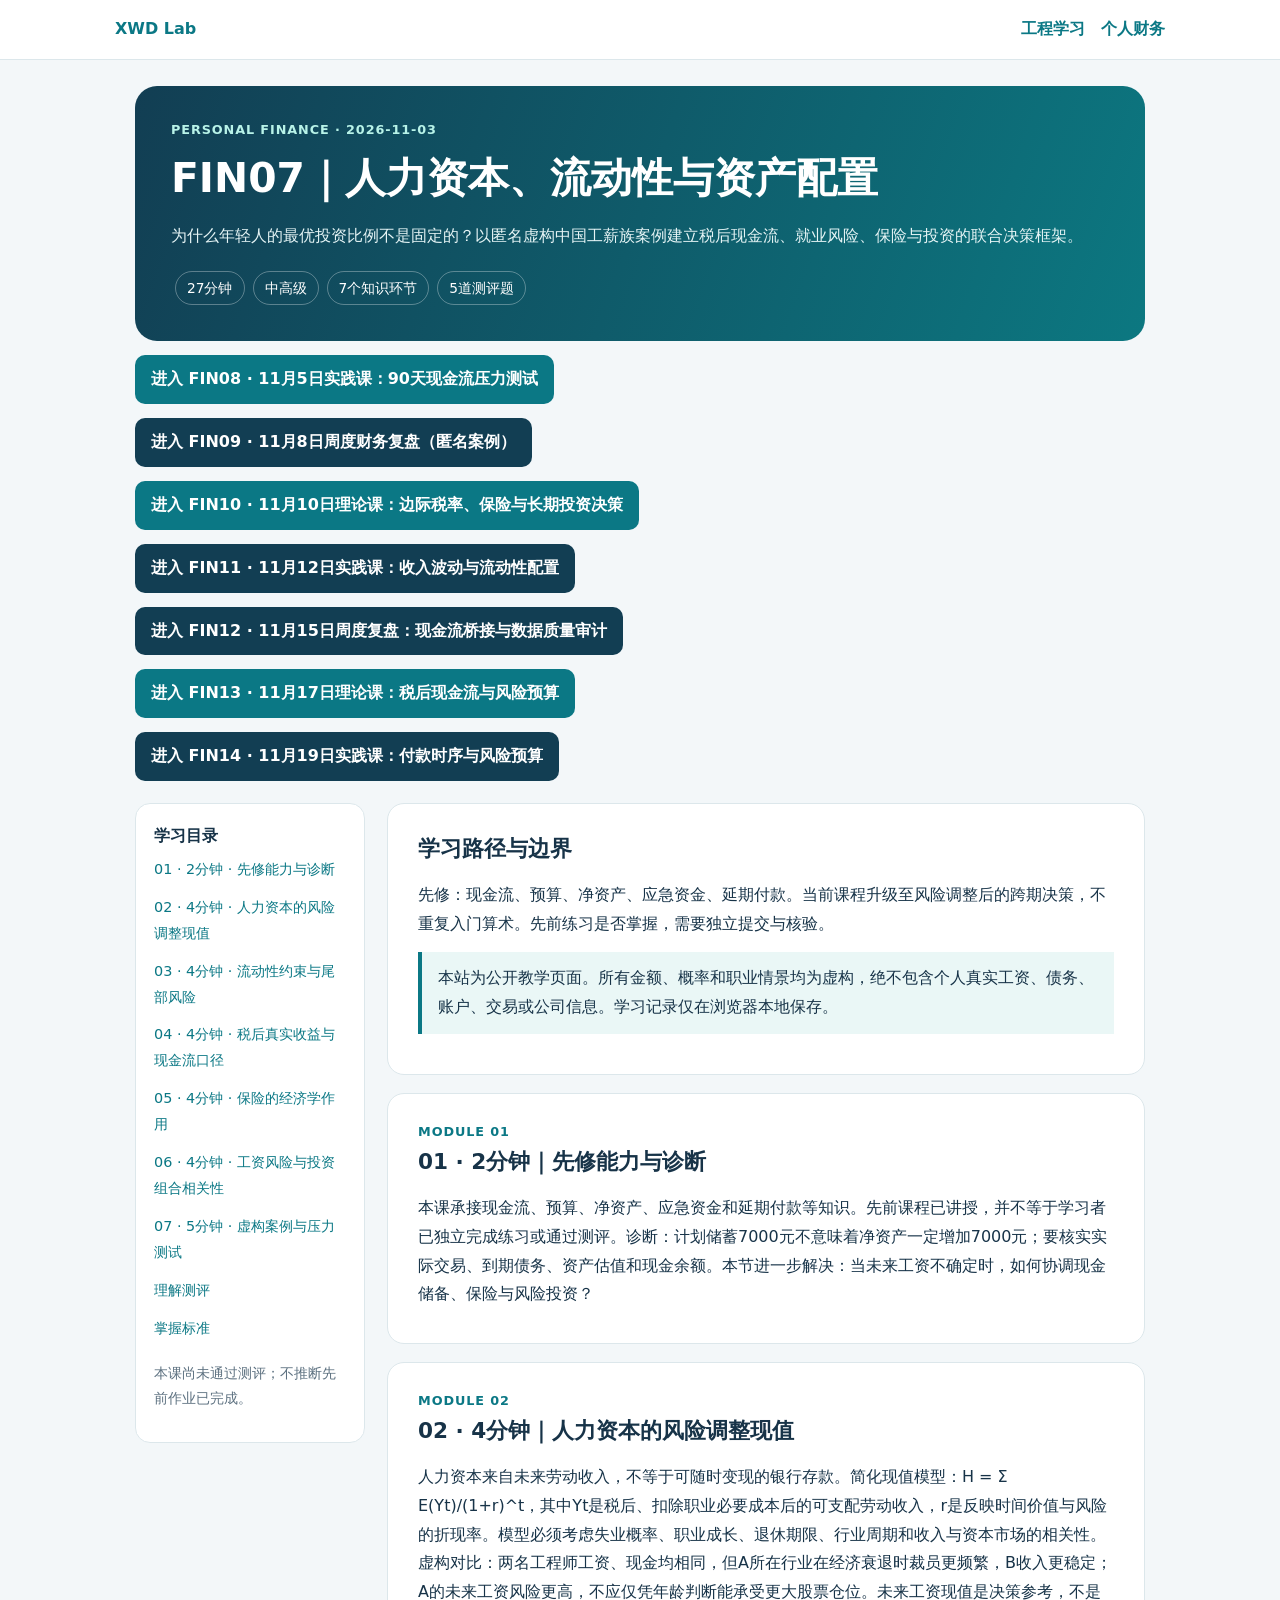
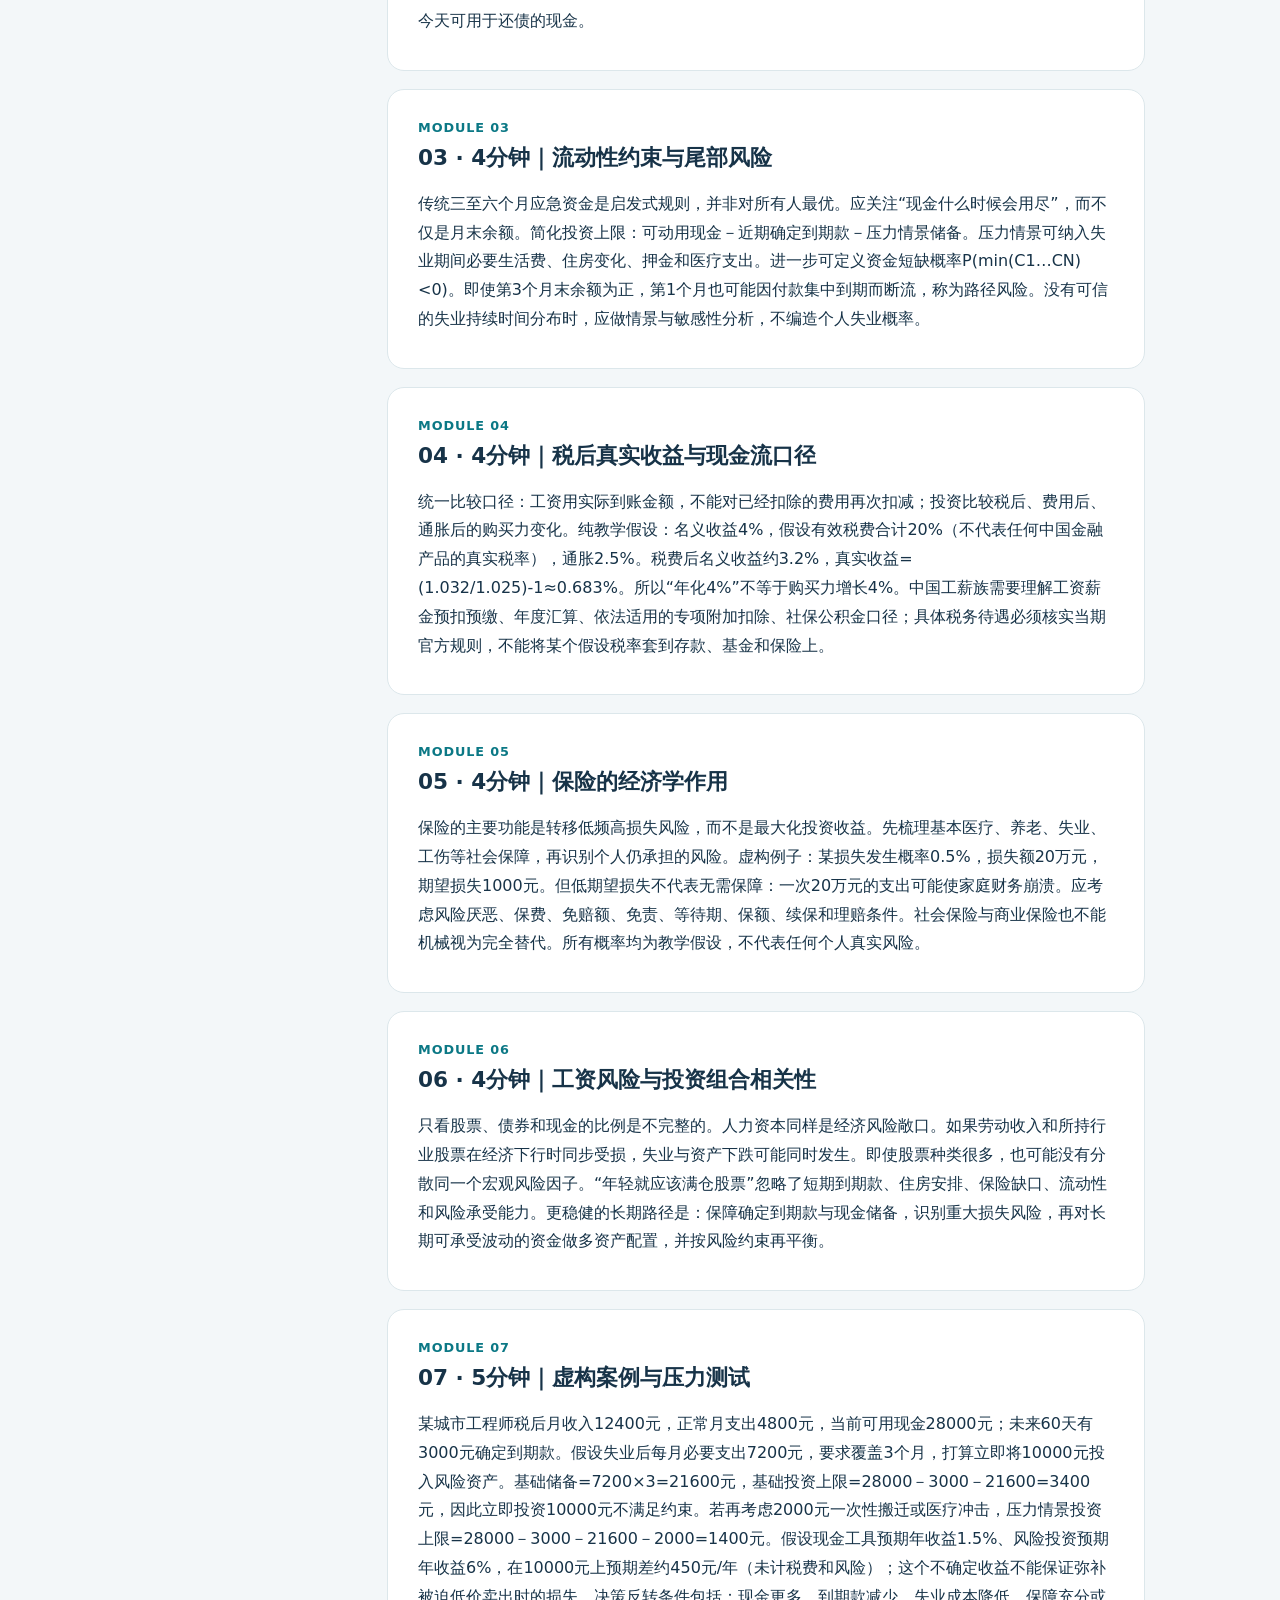
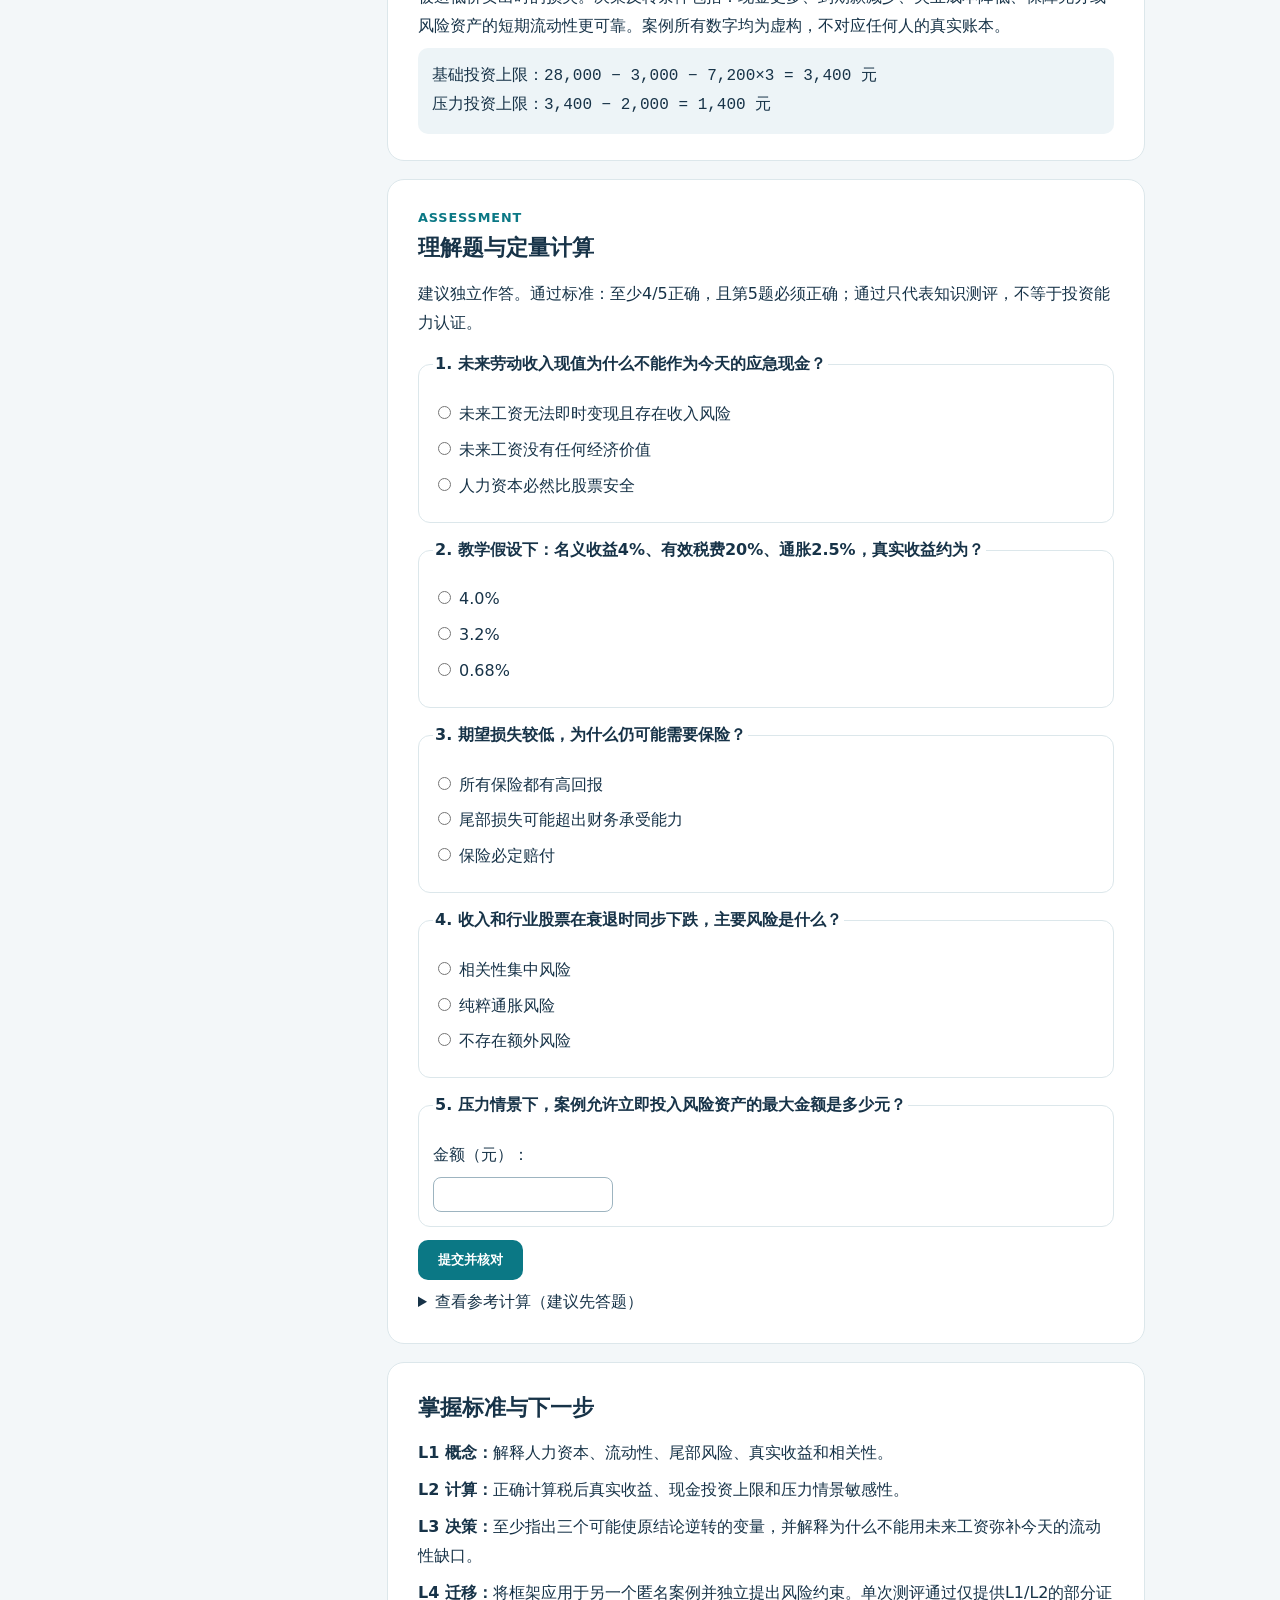
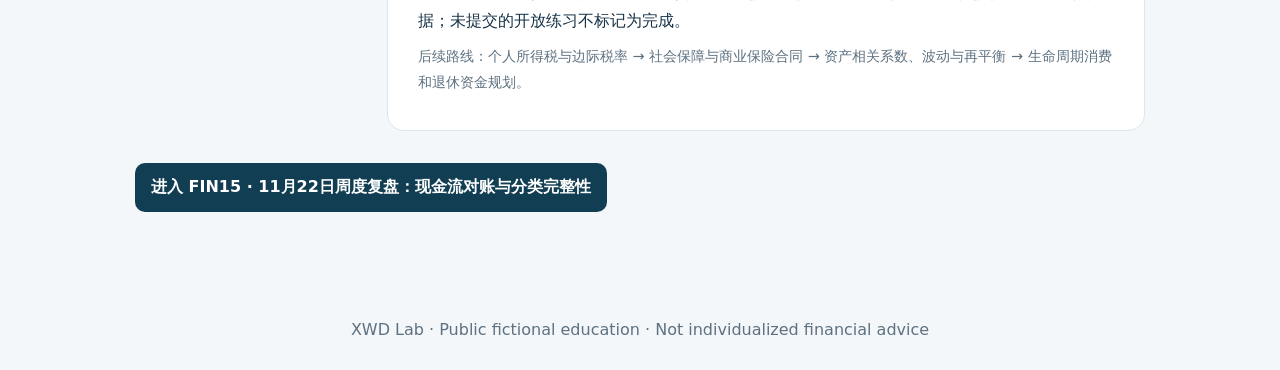
==== commit 52f2fe5d: "finance: link FIN15 weekly review from finance index" ====
--- a/finance/index.html
+++ b/finance/index.html
@@ -1 +1 @@
-<!doctype html><html lang="zh-CN"><head><meta charset="utf-8"><meta name="viewport" content="width=device-width,initial-scale=1"><title>FIN07 人力资本与资产配置｜XWD Lab</title><meta name="description" content="个人财务进阶理论课：人力资本、流动性、税务、保险、投资与长期规划。虚构案例，浏览器本地进度。"><style>:root{--ink:#173348;--muted:#5d7180;--bg:#f3f7f9;--line:#dce7eb;--accent:#0b7885}*{box-sizing:border-box}html{scroll-behavior:smooth}body{margin:0;background:var(--bg);color:var(--ink);font-family:system-ui,-apple-system,"Noto Sans SC","Microsoft YaHei",sans-serif;line-height:1.8}a{color:var(--accent)}a:focus-visible,button:focus-visible,input:focus-visible{outline:3px solid orange;outline-offset:2px}header{background:#fff;border-bottom:1px solid var(--line);padding:15px max(20px,calc((100vw - 1050px)/2));display:flex;justify-content:space-between;gap:15px;flex-wrap:wrap}header a{text-decoration:none;font-weight:750}main{max-width:1050px;margin:auto;padding:26px 20px 65px}.hero{border-radius:22px;background:linear-gradient(110deg,#123e53,#0c7881);color:#fff;padding:32px 36px}.hero h1{font-size:clamp(1.65rem,3.6vw,2.55rem);line-height:1.35;margin:10px 0}.hero p{color:#e5f4f5}.tag{display:inline-block;padding:4px 11px;border:1px solid #ffffff50;border-radius:99px;margin:4px;font-size:.86rem}.layout{display:grid;grid-template-columns:230px 1fr;gap:22px;margin-top:22px}.sidebar{align-self:start;position:sticky;top:18px;background:#fff;border:1px solid var(--line);border-radius:15px;padding:18px}.sidebar a{display:block;text-decoration:none;padding:6px 0;font-size:.9rem}.sidebar p{font-size:.85rem;color:var(--muted)}.card{background:white;border:1px solid var(--line);border-radius:17px;padding:26px 30px;margin-bottom:18px}.card h2{font-size:1.35rem;margin:0 0 12px}.card p{margin:8px 0}.label{color:var(--accent);font-size:.8rem;font-weight:800;letter-spacing:.07em}.callout{background:#eaf7f6;border-left:4px solid var(--accent);padding:12px 16px;margin:14px 0}.math{font-family:ui-monospace,Consolas,monospace;background:#edf4f7;padding:14px;border-radius:10px;white-space:pre-wrap;overflow:auto}.q{border:1px solid var(--line);border-radius:12px;padding:14px;margin:13px 0}.q legend{font-weight:700}.q label{display:block;margin:7px 0}.q input{margin-right:8px;accent-color:var(--accent)}input[type=number]{padding:9px;border:1px solid #9db4c0;border-radius:8px;max-width:180px}button{background:var(--accent);color:#fff;border:0;border-radius:10px;padding:11px 20px;font-weight:750;cursor:pointer}button:hover{background:#095f69}.muted{color:var(--muted);font-size:.9rem}footer{text-align:center;color:var(--muted);padding:25px}@media(max-width:760px){.layout{grid-template-columns:1fr}.sidebar{position:static}.card{padding:20px}.hero{padding:25px 20px}}</style></head><body><header><a href="../">XWD Lab</a><nav aria-label="站点导航"><a href="../">工程学习</a>　<a href="./" aria-current="page">个人财务</a></nav></header><main><div class="hero"><div class="label" style="color:#b8f3e8">PERSONAL FINANCE · 2026-11-03</div><h1>FIN07｜人力资本、流动性与资产配置</h1><p>为什么年轻人的最优投资比例不是固定的？以匿名虚构中国工薪族案例建立税后现金流、就业风险、保险与投资的联合决策框架。</p><span class="tag">27分钟</span><span class="tag">中高级</span><span class="tag">7个知识环节</span><span class="tag">5道测评题</span></div><p style="margin:14px 0"><a href="practice-2026-11-05/" style="display:inline-block;background:#0b7885;color:#fff;padding:10px 16px;border-radius:10px;text-decoration:none;font-weight:750">进入 FIN08 · 11月5日实践课：90天现金流压力测试</a></p><p style="margin:14px 0"><a href="review-2026-11-08/" style="display:inline-block;background:#123e53;color:#fff;padding:10px 16px;border-radius:10px;text-decoration:none;font-weight:750">进入 FIN09 · 11月8日周度财务复盘（匿名案例）</a></p><p style="margin:14px 0"><a href="theory-2026-11-10/" style="display:inline-block;background:#0b7885;color:white;padding:10px 16px;border-radius:10px;text-decoration:none;font-weight:750">进入 FIN10 · 11月10日理论课：边际税率、保险与长期投资决策</a></p><p style="margin:14px 0"><a href="practice-2026-11-12/" style="display:inline-block;background:#123e53;color:white;padding:10px 16px;border-radius:10px;text-decoration:none;font-weight:750">进入 FIN11 · 11月12日实践课：收入波动与流动性配置</a></p><p style="margin:14px 0"><a href="review-2026-11-15/" style="display:inline-block;background:#123e53;color:white;padding:10px 16px;border-radius:10px;text-decoration:none;font-weight:750">进入 FIN12 · 11月15日周度复盘：现金流桥接与数据质量审计</a></p><p style="margin:14px 0"><a href="theory-2026-11-17/" style="display:inline-block;background:#0b7885;color:white;padding:10px 16px;border-radius:10px;text-decoration:none;font-weight:750">进入 FIN13 · 11月17日理论课：税后现金流与风险预算</a></p><p style="margin:14px 0"><a href="practice-2026-11-19/" style="display:inline-block;background:#123e53;color:white;padding:10px 16px;border-radius:10px;text-decoration:none;font-weight:750">进入 FIN14 · 11月19日实践课：付款时序与风险预算</a></p><div class="layout"><aside class="sidebar"><strong>学习目录</strong><a href="#s1">01 · 2分钟 · 先修能力与诊断</a><a href="#s2">02 · 4分钟 · 人力资本的风险调整现值</a><a href="#s3">03 · 4分钟 · 流动性约束与尾部风险</a><a href="#s4">04 · 4分钟 · 税后真实收益与现金流口径</a><a href="#s5">05 · 4分钟 · 保险的经济学作用</a><a href="#s6">06 · 4分钟 · 工资风险与投资组合相关性</a><a href="#s7">07 · 5分钟 · 虚构案例与压力测试</a><a href="#quiz-section">理解测评</a><a href="#rubric">掌握标准</a><p id="status">本课尚未通过测评；不推断先前作业已完成。</p></aside><article><section class="card"><h2>学习路径与边界</h2><p>先修：现金流、预算、净资产、应急资金、延期付款。当前课程升级至风险调整后的跨期决策，不重复入门算术。先前练习是否掌握，需要独立提交与核验。</p><div class="callout">本站为公开教学页面。所有金额、概率和职业情景均为虚构，绝不包含个人真实工资、债务、账户、交易或公司信息。学习记录仅在浏览器本地保存。</div></section><section class="card" id="s1"><div class="label">MODULE 01</div><h2>01 · 2分钟｜先修能力与诊断</h2><p>本课承接现金流、预算、净资产、应急资金和延期付款等知识。先前课程已讲授，并不等于学习者已独立完成练习或通过测评。诊断：计划储蓄7000元不意味着净资产一定增加7000元；要核实实际交易、到期债务、资产估值和现金余额。本节进一步解决：当未来工资不确定时，如何协调现金储备、保险与风险投资？</p></section><section class="card" id="s2"><div class="label">MODULE 02</div><h2>02 · 4分钟｜人力资本的风险调整现值</h2><p>人力资本来自未来劳动收入，不等于可随时变现的银行存款。简化现值模型：H = Σ E(Yt)/(1+r)^t，其中Yt是税后、扣除职业必要成本后的可支配劳动收入，r是反映时间价值与风险的折现率。模型必须考虑失业概率、职业成长、退休期限、行业周期和收入与资本市场的相关性。虚构对比：两名工程师工资、现金均相同，但A所在行业在经济衰退时裁员更频繁，B收入更稳定；A的未来工资风险更高，不应仅凭年龄判断能承受更大股票仓位。未来工资现值是决策参考，不是今天可用于还债的现金。</p></section><section class="card" id="s3"><div class="label">MODULE 03</div><h2>03 · 4分钟｜流动性约束与尾部风险</h2><p>传统三至六个月应急资金是启发式规则，并非对所有人最优。应关注“现金什么时候会用尽”，而不仅是月末余额。简化投资上限：可动用现金－近期确定到期款－压力情景储备。压力情景可纳入失业期间必要生活费、住房变化、押金和医疗支出。进一步可定义资金短缺概率P(min(C1…CN)<0)。即使第3个月末余额为正，第1个月也可能因付款集中到期而断流，称为路径风险。没有可信的失业持续时间分布时，应做情景与敏感性分析，不编造个人失业概率。</p></section><section class="card" id="s4"><div class="label">MODULE 04</div><h2>04 · 4分钟｜税后真实收益与现金流口径</h2><p>统一比较口径：工资用实际到账金额，不能对已经扣除的费用再次扣减；投资比较税后、费用后、通胀后的购买力变化。纯教学假设：名义收益4%，假设有效税费合计20%（不代表任何中国金融产品的真实税率），通胀2.5%。税费后名义收益约3.2%，真实收益=(1.032/1.025)-1≈0.683%。所以“年化4%”不等于购买力增长4%。中国工薪族需要理解工资薪金预扣预缴、年度汇算、依法适用的专项附加扣除、社保公积金口径；具体税务待遇必须核实当期官方规则，不能将某个假设税率套到存款、基金和保险上。</p></section><section class="card" id="s5"><div class="label">MODULE 05</div><h2>05 · 4分钟｜保险的经济学作用</h2><p>保险的主要功能是转移低频高损失风险，而不是最大化投资收益。先梳理基本医疗、养老、失业、工伤等社会保障，再识别个人仍承担的风险。虚构例子：某损失发生概率0.5%，损失额20万元，期望损失1000元。但低期望损失不代表无需保障：一次20万元的支出可能使家庭财务崩溃。应考虑风险厌恶、保费、免赔额、免责、等待期、保额、续保和理赔条件。社会保险与商业保险也不能机械视为完全替代。所有概率均为教学假设，不代表任何个人真实风险。</p></section><section class="card" id="s6"><div class="label">MODULE 06</div><h2>06 · 4分钟｜工资风险与投资组合相关性</h2><p>只看股票、债券和现金的比例是不完整的。人力资本同样是经济风险敞口。如果劳动收入和所持行业股票在经济下行时同步受损，失业与资产下跌可能同时发生。即使股票种类很多，也可能没有分散同一个宏观风险因子。“年轻就应该满仓股票”忽略了短期到期款、住房安排、保险缺口、流动性和风险承受能力。更稳健的长期路径是：保障确定到期款与现金储备，识别重大损失风险，再对长期可承受波动的资金做多资产配置，并按风险约束再平衡。</p></section><section class="card" id="s7"><div class="label">MODULE 07</div><h2>07 · 5分钟｜虚构案例与压力测试</h2><p>某城市工程师税后月收入12400元，正常月支出4800元，当前可用现金28000元；未来60天有3000元确定到期款。假设失业后每月必要支出7200元，要求覆盖3个月，打算立即将10000元投入风险资产。基础储备=7200×3=21600元，基础投资上限=28000－3000－21600=3400元，因此立即投资10000元不满足约束。若再考虑2000元一次性搬迁或医疗冲击，压力情景投资上限=28000－3000－21600－2000=1400元。假设现金工具预期年收益1.5%、风险投资预期年收益6%，在10000元上预期差约450元/年（未计税费和风险）；这个不确定收益不能保证弥补被迫低价卖出时的损失。决策反转条件包括：现金更多、到期款减少、失业成本降低、保障充分或风险资产的短期流动性更可靠。案例所有数字均为虚构，不对应任何人的真实账本。</p><div class="math">基础投资上限：28,000 − 3,000 − 7,200×3 = 3,400 元<br>压力投资上限：3,400 − 2,000 = 1,400 元</div></section><section class="card" id="quiz-section"><div class="label">ASSESSMENT</div><h2>理解题与定量计算</h2><p>建议独立作答。通过标准：至少4/5正确，且第5题必须正确；通过只代表知识测评，不等于投资能力认证。</p><form id="quiz"><fieldset class="q"><legend>1. 未来劳动收入现值为什么不能作为今天的应急现金？</legend><label><input type="radio" name="q0" value="0">未来工资无法即时变现且存在收入风险</label><label><input type="radio" name="q0" value="1">未来工资没有任何经济价值</label><label><input type="radio" name="q0" value="2">人力资本必然比股票安全</label></fieldset><fieldset class="q"><legend>2. 教学假设下：名义收益4%、有效税费20%、通胀2.5%，真实收益约为？</legend><label><input type="radio" name="q1" value="0">4.0%</label><label><input type="radio" name="q1" value="1">3.2%</label><label><input type="radio" name="q1" value="2">0.68%</label></fieldset><fieldset class="q"><legend>3. 期望损失较低，为什么仍可能需要保险？</legend><label><input type="radio" name="q2" value="0">所有保险都有高回报</label><label><input type="radio" name="q2" value="1">尾部损失可能超出财务承受能力</label><label><input type="radio" name="q2" value="2">保险必定赔付</label></fieldset><fieldset class="q"><legend>4. 收入和行业股票在衰退时同步下跌，主要风险是什么？</legend><label><input type="radio" name="q3" value="0">相关性集中风险</label><label><input type="radio" name="q3" value="1">纯粹通胀风险</label><label><input type="radio" name="q3" value="2">不存在额外风险</label></fieldset><fieldset class="q"><legend>5. 压力情景下，案例允许立即投入风险资产的最大金额是多少元？</legend><label for="number">金额（元）：</label><input type="number" id="number" step="1" min="0" inputmode="numeric"></fieldset><button type="submit">提交并核对</button><p id="result" role="status" aria-live="polite"></p></form><details><summary>查看参考计算（建议先答题）</summary><p>真实收益=(1.032/1.025)-1≈0.683%；投资上限=28000-3000-(7200×3+2000)=1400元。选择题答案依次为A、C、B、A。</p></details></section><section class="card" id="rubric"><h2>掌握标准与下一步</h2><p><strong>L1 概念：</strong>解释人力资本、流动性、尾部风险、真实收益和相关性。</p><p><strong>L2 计算：</strong>正确计算税后真实收益、现金投资上限和压力情景敏感性。</p><p><strong>L3 决策：</strong>至少指出三个可能使原结论逆转的变量，并解释为什么不能用未来工资弥补今天的流动性缺口。</p><p><strong>L4 迁移：</strong>将框架应用于另一个匿名案例并独立提出风险约束。单次测评通过仅提供L1/L2的部分证据；未提交的开放练习不标记为完成。</p><p class="muted">后续路线：个人所得税与边际税率 → 社会保障与商业保险合同 → 资产相关系数、波动与再平衡 → 生命周期消费和退休资金规划。</p></section></article></div></main><footer>XWD Lab · Public fictional education · Not individualized financial advice</footer><script>(function(){'use strict';var key='xwd_finance_learning_v1',id='fin07-20261103';var status=document.getElementById('status');try{var old=JSON.parse(localStorage.getItem(key)||'{}');if(old[id]&&old[id].passed)status.textContent='本设备已通过本课知识测评。';}catch(e){}document.getElementById('quiz').addEventListener('submit',function(e){e.preventDefault();var answers=[0,2,1,0],score=0;for(var i=0;i<4;i++){var checked=document.querySelector('input[name="q'+i+'"]:checked');if(!checked){document.getElementById('result').textContent='请先完成全部选择题。';return;}if(Number(checked.value)===answers[i])score++;}var n=document.getElementById('number').value;if(n===''){document.getElementById('result').textContent='请填写定量题。';return;}var ok=Number(n)===1400;if(ok)score++;var passed=score>=4&&ok;document.getElementById('result').textContent='得分 '+score+'/5。'+(passed?'通过本课知识检查。':'未达标，请核对压力情景计算。')+' 参考答案：1-A，2-C，3-B，4-A，5-1400元。';try{var data=JSON.parse(localStorage.getItem(key)||'{}');if(!data||typeof data!=='object'||Array.isArray(data))data={};data[id]={passed:passed,score:score,checkedAt:new Date().toISOString()};localStorage.setItem(key,JSON.stringify(data));if(passed)status.textContent='本设备已通过本课知识测评。';}catch(err){document.getElementById('result').textContent+=' 本浏览器无法保存进度。';}});})();</script></body></html>+<!doctype html><html lang="zh-CN"><head><meta charset="utf-8"><meta name="viewport" content="width=device-width,initial-scale=1"><title>FIN07 人力资本与资产配置｜XWD Lab</title><meta name="description" content="个人财务进阶理论课：人力资本、流动性、税务、保险、投资与长期规划。虚构案例，浏览器本地进度。"><style>:root{--ink:#173348;--muted:#5d7180;--bg:#f3f7f9;--line:#dce7eb;--accent:#0b7885}*{box-sizing:border-box}html{scroll-behavior:smooth}body{margin:0;background:var(--bg);color:var(--ink);font-family:system-ui,-apple-system,"Noto Sans SC","Microsoft YaHei",sans-serif;line-height:1.8}a{color:var(--accent)}a:focus-visible,button:focus-visible,input:focus-visible{outline:3px solid orange;outline-offset:2px}header{background:#fff;border-bottom:1px solid var(--line);padding:15px max(20px,calc((100vw - 1050px)/2));display:flex;justify-content:space-between;gap:15px;flex-wrap:wrap}header a{text-decoration:none;font-weight:750}main{max-width:1050px;margin:auto;padding:26px 20px 65px}.hero{border-radius:22px;background:linear-gradient(110deg,#123e53,#0c7881);color:#fff;padding:32px 36px}.hero h1{font-size:clamp(1.65rem,3.6vw,2.55rem);line-height:1.35;margin:10px 0}.hero p{color:#e5f4f5}.tag{display:inline-block;padding:4px 11px;border:1px solid #ffffff50;border-radius:99px;margin:4px;font-size:.86rem}.layout{display:grid;grid-template-columns:230px 1fr;gap:22px;margin-top:22px}.sidebar{align-self:start;position:sticky;top:18px;background:#fff;border:1px solid var(--line);border-radius:15px;padding:18px}.sidebar a{display:block;text-decoration:none;padding:6px 0;font-size:.9rem}.sidebar p{font-size:.85rem;color:var(--muted)}.card{background:white;border:1px solid var(--line);border-radius:17px;padding:26px 30px;margin-bottom:18px}.card h2{font-size:1.35rem;margin:0 0 12px}.card p{margin:8px 0}.label{color:var(--accent);font-size:.8rem;font-weight:800;letter-spacing:.07em}.callout{background:#eaf7f6;border-left:4px solid var(--accent);padding:12px 16px;margin:14px 0}.math{font-family:ui-monospace,Consolas,monospace;background:#edf4f7;padding:14px;border-radius:10px;white-space:pre-wrap;overflow:auto}.q{border:1px solid var(--line);border-radius:12px;padding:14px;margin:13px 0}.q legend{font-weight:700}.q label{display:block;margin:7px 0}.q input{margin-right:8px;accent-color:var(--accent)}input[type=number]{padding:9px;border:1px solid #9db4c0;border-radius:8px;max-width:180px}button{background:var(--accent);color:#fff;border:0;border-radius:10px;padding:11px 20px;font-weight:750;cursor:pointer}button:hover{background:#095f69}.muted{color:var(--muted);font-size:.9rem}footer{text-align:center;color:var(--muted);padding:25px}@media(max-width:760px){.layout{grid-template-columns:1fr}.sidebar{position:static}.card{padding:20px}.hero{padding:25px 20px}}</style></head><body><header><a href="../">XWD Lab</a><nav aria-label="站点导航"><a href="../">工程学习</a>　<a href="./" aria-current="page">个人财务</a></nav></header><main><div class="hero"><div class="label" style="color:#b8f3e8">PERSONAL FINANCE · 2026-11-03</div><h1>FIN07｜人力资本、流动性与资产配置</h1><p>为什么年轻人的最优投资比例不是固定的？以匿名虚构中国工薪族案例建立税后现金流、就业风险、保险与投资的联合决策框架。</p><span class="tag">27分钟</span><span class="tag">中高级</span><span class="tag">7个知识环节</span><span class="tag">5道测评题</span></div><p style="margin:14px 0"><a href="practice-2026-11-05/" style="display:inline-block;background:#0b7885;color:#fff;padding:10px 16px;border-radius:10px;text-decoration:none;font-weight:750">进入 FIN08 · 11月5日实践课：90天现金流压力测试</a></p><p style="margin:14px 0"><a href="review-2026-11-08/" style="display:inline-block;background:#123e53;color:#fff;padding:10px 16px;border-radius:10px;text-decoration:none;font-weight:750">进入 FIN09 · 11月8日周度财务复盘（匿名案例）</a></p><p style="margin:14px 0"><a href="theory-2026-11-10/" style="display:inline-block;background:#0b7885;color:white;padding:10px 16px;border-radius:10px;text-decoration:none;font-weight:750">进入 FIN10 · 11月10日理论课：边际税率、保险与长期投资决策</a></p><p style="margin:14px 0"><a href="practice-2026-11-12/" style="display:inline-block;background:#123e53;color:white;padding:10px 16px;border-radius:10px;text-decoration:none;font-weight:750">进入 FIN11 · 11月12日实践课：收入波动与流动性配置</a></p><p style="margin:14px 0"><a href="review-2026-11-15/" style="display:inline-block;background:#123e53;color:white;padding:10px 16px;border-radius:10px;text-decoration:none;font-weight:750">进入 FIN12 · 11月15日周度复盘：现金流桥接与数据质量审计</a></p><p style="margin:14px 0"><a href="theory-2026-11-17/" style="display:inline-block;background:#0b7885;color:white;padding:10px 16px;border-radius:10px;text-decoration:none;font-weight:750">进入 FIN13 · 11月17日理论课：税后现金流与风险预算</a></p><p style="margin:14px 0"><a href="practice-2026-11-19/" style="display:inline-block;background:#123e53;color:white;padding:10px 16px;border-radius:10px;text-decoration:none;font-weight:750">进入 FIN14 · 11月19日实践课：付款时序与风险预算</a></p><div class="layout"><aside class="sidebar"><strong>学习目录</strong><a href="#s1">01 · 2分钟 · 先修能力与诊断</a><a href="#s2">02 · 4分钟 · 人力资本的风险调整现值</a><a href="#s3">03 · 4分钟 · 流动性约束与尾部风险</a><a href="#s4">04 · 4分钟 · 税后真实收益与现金流口径</a><a href="#s5">05 · 4分钟 · 保险的经济学作用</a><a href="#s6">06 · 4分钟 · 工资风险与投资组合相关性</a><a href="#s7">07 · 5分钟 · 虚构案例与压力测试</a><a href="#quiz-section">理解测评</a><a href="#rubric">掌握标准</a><p id="status">本课尚未通过测评；不推断先前作业已完成。</p></aside><article><section class="card"><h2>学习路径与边界</h2><p>先修：现金流、预算、净资产、应急资金、延期付款。当前课程升级至风险调整后的跨期决策，不重复入门算术。先前练习是否掌握，需要独立提交与核验。</p><div class="callout">本站为公开教学页面。所有金额、概率和职业情景均为虚构，绝不包含个人真实工资、债务、账户、交易或公司信息。学习记录仅在浏览器本地保存。</div></section><section class="card" id="s1"><div class="label">MODULE 01</div><h2>01 · 2分钟｜先修能力与诊断</h2><p>本课承接现金流、预算、净资产、应急资金和延期付款等知识。先前课程已讲授，并不等于学习者已独立完成练习或通过测评。诊断：计划储蓄7000元不意味着净资产一定增加7000元；要核实实际交易、到期债务、资产估值和现金余额。本节进一步解决：当未来工资不确定时，如何协调现金储备、保险与风险投资？</p></section><section class="card" id="s2"><div class="label">MODULE 02</div><h2>02 · 4分钟｜人力资本的风险调整现值</h2><p>人力资本来自未来劳动收入，不等于可随时变现的银行存款。简化现值模型：H = Σ E(Yt)/(1+r)^t，其中Yt是税后、扣除职业必要成本后的可支配劳动收入，r是反映时间价值与风险的折现率。模型必须考虑失业概率、职业成长、退休期限、行业周期和收入与资本市场的相关性。虚构对比：两名工程师工资、现金均相同，但A所在行业在经济衰退时裁员更频繁，B收入更稳定；A的未来工资风险更高，不应仅凭年龄判断能承受更大股票仓位。未来工资现值是决策参考，不是今天可用于还债的现金。</p></section><section class="card" id="s3"><div class="label">MODULE 03</div><h2>03 · 4分钟｜流动性约束与尾部风险</h2><p>传统三至六个月应急资金是启发式规则，并非对所有人最优。应关注“现金什么时候会用尽”，而不仅是月末余额。简化投资上限：可动用现金－近期确定到期款－压力情景储备。压力情景可纳入失业期间必要生活费、住房变化、押金和医疗支出。进一步可定义资金短缺概率P(min(C1…CN)<0)。即使第3个月末余额为正，第1个月也可能因付款集中到期而断流，称为路径风险。没有可信的失业持续时间分布时，应做情景与敏感性分析，不编造个人失业概率。</p></section><section class="card" id="s4"><div class="label">MODULE 04</div><h2>04 · 4分钟｜税后真实收益与现金流口径</h2><p>统一比较口径：工资用实际到账金额，不能对已经扣除的费用再次扣减；投资比较税后、费用后、通胀后的购买力变化。纯教学假设：名义收益4%，假设有效税费合计20%（不代表任何中国金融产品的真实税率），通胀2.5%。税费后名义收益约3.2%，真实收益=(1.032/1.025)-1≈0.683%。所以“年化4%”不等于购买力增长4%。中国工薪族需要理解工资薪金预扣预缴、年度汇算、依法适用的专项附加扣除、社保公积金口径；具体税务待遇必须核实当期官方规则，不能将某个假设税率套到存款、基金和保险上。</p></section><section class="card" id="s5"><div class="label">MODULE 05</div><h2>05 · 4分钟｜保险的经济学作用</h2><p>保险的主要功能是转移低频高损失风险，而不是最大化投资收益。先梳理基本医疗、养老、失业、工伤等社会保障，再识别个人仍承担的风险。虚构例子：某损失发生概率0.5%，损失额20万元，期望损失1000元。但低期望损失不代表无需保障：一次20万元的支出可能使家庭财务崩溃。应考虑风险厌恶、保费、免赔额、免责、等待期、保额、续保和理赔条件。社会保险与商业保险也不能机械视为完全替代。所有概率均为教学假设，不代表任何个人真实风险。</p></section><section class="card" id="s6"><div class="label">MODULE 06</div><h2>06 · 4分钟｜工资风险与投资组合相关性</h2><p>只看股票、债券和现金的比例是不完整的。人力资本同样是经济风险敞口。如果劳动收入和所持行业股票在经济下行时同步受损，失业与资产下跌可能同时发生。即使股票种类很多，也可能没有分散同一个宏观风险因子。“年轻就应该满仓股票”忽略了短期到期款、住房安排、保险缺口、流动性和风险承受能力。更稳健的长期路径是：保障确定到期款与现金储备，识别重大损失风险，再对长期可承受波动的资金做多资产配置，并按风险约束再平衡。</p></section><section class="card" id="s7"><div class="label">MODULE 07</div><h2>07 · 5分钟｜虚构案例与压力测试</h2><p>某城市工程师税后月收入12400元，正常月支出4800元，当前可用现金28000元；未来60天有3000元确定到期款。假设失业后每月必要支出7200元，要求覆盖3个月，打算立即将10000元投入风险资产。基础储备=7200×3=21600元，基础投资上限=28000－3000－21600=3400元，因此立即投资10000元不满足约束。若再考虑2000元一次性搬迁或医疗冲击，压力情景投资上限=28000－3000－21600－2000=1400元。假设现金工具预期年收益1.5%、风险投资预期年收益6%，在10000元上预期差约450元/年（未计税费和风险）；这个不确定收益不能保证弥补被迫低价卖出时的损失。决策反转条件包括：现金更多、到期款减少、失业成本降低、保障充分或风险资产的短期流动性更可靠。案例所有数字均为虚构，不对应任何人的真实账本。</p><div class="math">基础投资上限：28,000 − 3,000 − 7,200×3 = 3,400 元<br>压力投资上限：3,400 − 2,000 = 1,400 元</div></section><section class="card" id="quiz-section"><div class="label">ASSESSMENT</div><h2>理解题与定量计算</h2><p>建议独立作答。通过标准：至少4/5正确，且第5题必须正确；通过只代表知识测评，不等于投资能力认证。</p><form id="quiz"><fieldset class="q"><legend>1. 未来劳动收入现值为什么不能作为今天的应急现金？</legend><label><input type="radio" name="q0" value="0">未来工资无法即时变现且存在收入风险</label><label><input type="radio" name="q0" value="1">未来工资没有任何经济价值</label><label><input type="radio" name="q0" value="2">人力资本必然比股票安全</label></fieldset><fieldset class="q"><legend>2. 教学假设下：名义收益4%、有效税费20%、通胀2.5%，真实收益约为？</legend><label><input type="radio" name="q1" value="0">4.0%</label><label><input type="radio" name="q1" value="1">3.2%</label><label><input type="radio" name="q1" value="2">0.68%</label></fieldset><fieldset class="q"><legend>3. 期望损失较低，为什么仍可能需要保险？</legend><label><input type="radio" name="q2" value="0">所有保险都有高回报</label><label><input type="radio" name="q2" value="1">尾部损失可能超出财务承受能力</label><label><input type="radio" name="q2" value="2">保险必定赔付</label></fieldset><fieldset class="q"><legend>4. 收入和行业股票在衰退时同步下跌，主要风险是什么？</legend><label><input type="radio" name="q3" value="0">相关性集中风险</label><label><input type="radio" name="q3" value="1">纯粹通胀风险</label><label><input type="radio" name="q3" value="2">不存在额外风险</label></fieldset><fieldset class="q"><legend>5. 压力情景下，案例允许立即投入风险资产的最大金额是多少元？</legend><label for="number">金额（元）：</label><input type="number" id="number" step="1" min="0" inputmode="numeric"></fieldset><button type="submit">提交并核对</button><p id="result" role="status" aria-live="polite"></p></form><details><summary>查看参考计算（建议先答题）</summary><p>真实收益=(1.032/1.025)-1≈0.683%；投资上限=28000-3000-(7200×3+2000)=1400元。选择题答案依次为A、C、B、A。</p></details></section><section class="card" id="rubric"><h2>掌握标准与下一步</h2><p><strong>L1 概念：</strong>解释人力资本、流动性、尾部风险、真实收益和相关性。</p><p><strong>L2 计算：</strong>正确计算税后真实收益、现金投资上限和压力情景敏感性。</p><p><strong>L3 决策：</strong>至少指出三个可能使原结论逆转的变量，并解释为什么不能用未来工资弥补今天的流动性缺口。</p><p><strong>L4 迁移：</strong>将框架应用于另一个匿名案例并独立提出风险约束。单次测评通过仅提供L1/L2的部分证据；未提交的开放练习不标记为完成。</p><p class="muted">后续路线：个人所得税与边际税率 → 社会保障与商业保险合同 → 资产相关系数、波动与再平衡 → 生命周期消费和退休资金规划。</p></section></article></div><p style="margin:14px 0"><a href="review-2026-11-22/" style="display:inline-block;background:#123e53;color:white;padding:10px 16px;border-radius:10px;text-decoration:none;font-weight:750">进入 FIN15 · 11月22日周度复盘：现金流对账与分类完整性</a></p></main><footer>XWD Lab · Public fictional education · Not individualized financial advice</footer><script>(function(){'use strict';var key='xwd_finance_learning_v1',id='fin07-20261103';var status=document.getElementById('status');try{var old=JSON.parse(localStorage.getItem(key)||'{}');if(old[id]&&old[id].passed)status.textContent='本设备已通过本课知识测评。';}catch(e){}document.getElementById('quiz').addEventListener('submit',function(e){e.preventDefault();var answers=[0,2,1,0],score=0;for(var i=0;i<4;i++){var checked=document.querySelector('input[name="q'+i+'"]:checked');if(!checked){document.getElementById('result').textContent='请先完成全部选择题。';return;}if(Number(checked.value)===answers[i])score++;}var n=document.getElementById('number').value;if(n===''){document.getElementById('result').textContent='请填写定量题。';return;}var ok=Number(n)===1400;if(ok)score++;var passed=score>=4&&ok;document.getElementById('result').textContent='得分 '+score+'/5。'+(passed?'通过本课知识检查。':'未达标，请核对压力情景计算。')+' 参考答案：1-A，2-C，3-B，4-A，5-1400元。';try{var data=JSON.parse(localStorage.getItem(key)||'{}');if(!data||typeof data!=='object'||Array.isArray(data))data={};data[id]={passed:passed,score:score,checkedAt:new Date().toISOString()};localStorage.setItem(key,JSON.stringify(data));if(passed)status.textContent='本设备已通过本课知识测评。';}catch(err){document.getElementById('result').textContent+=' 本浏览器无法保存进度。';}});})();</script></body></html>
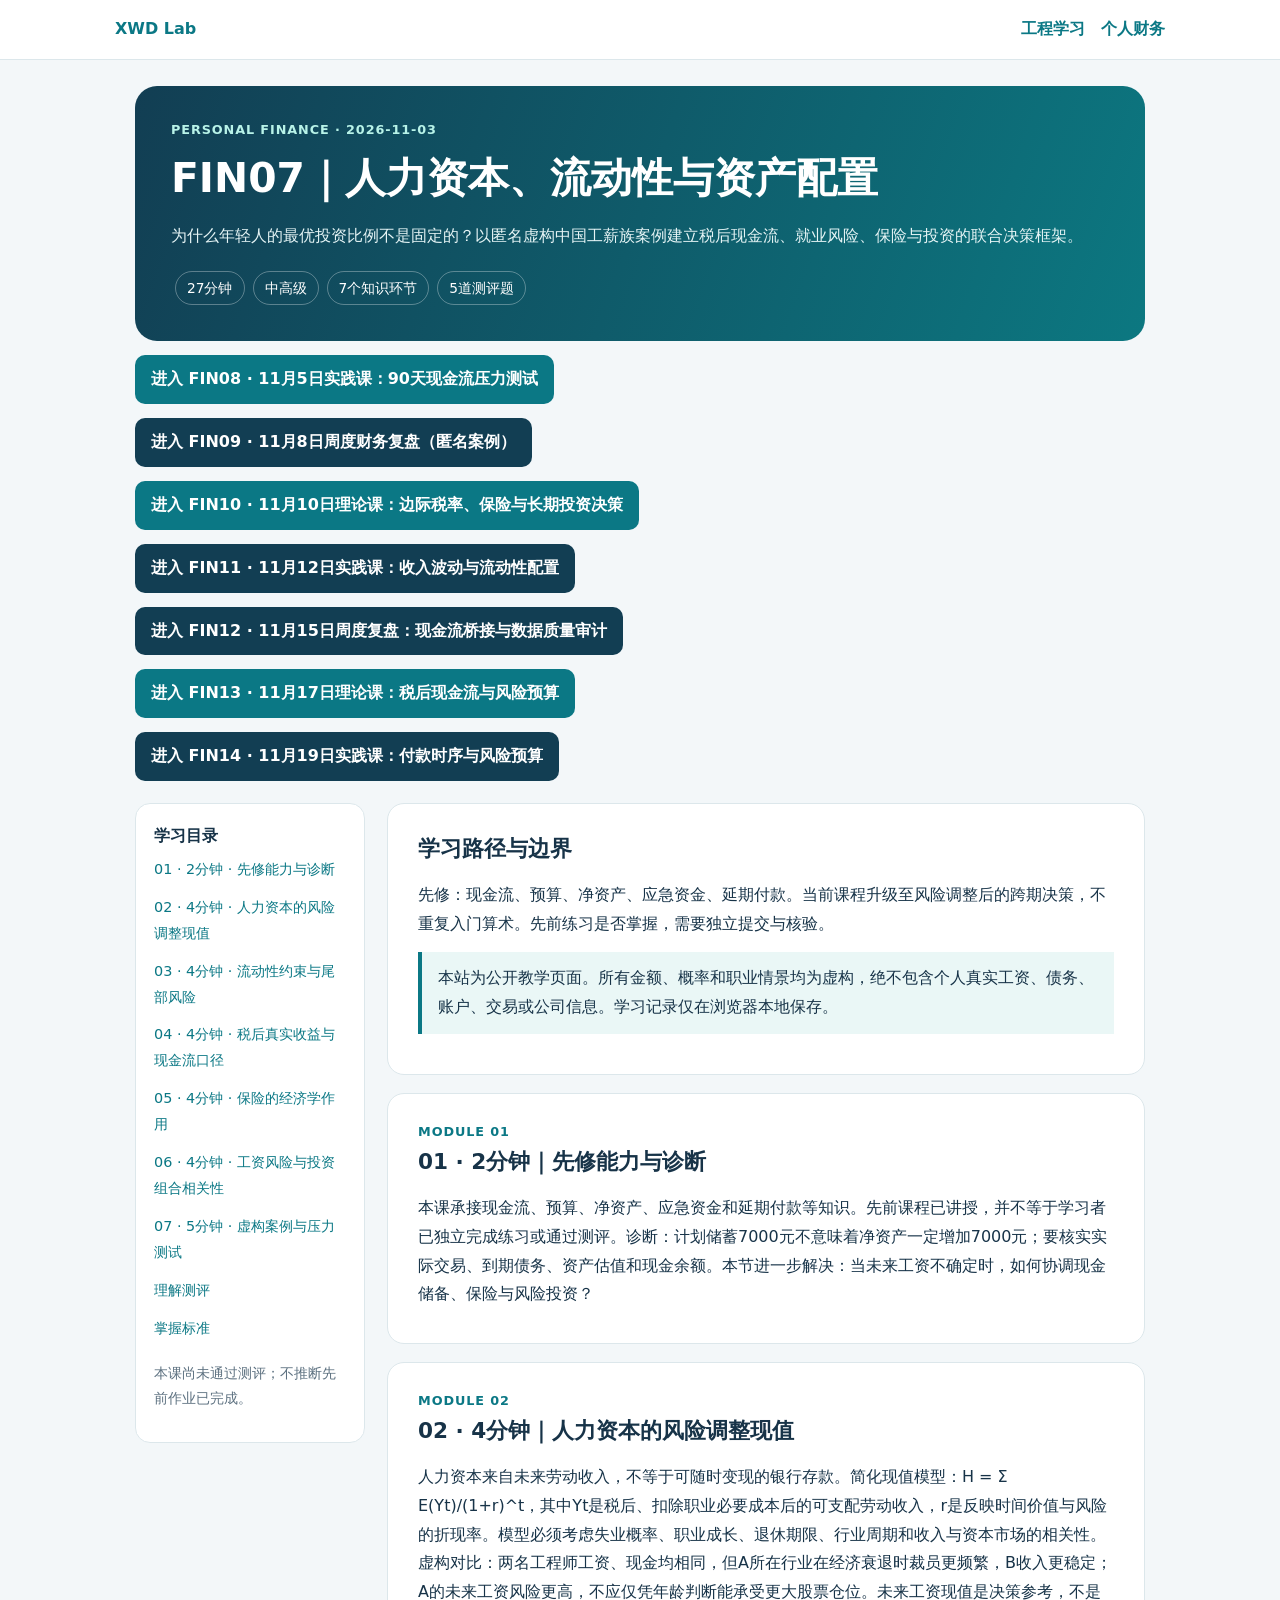
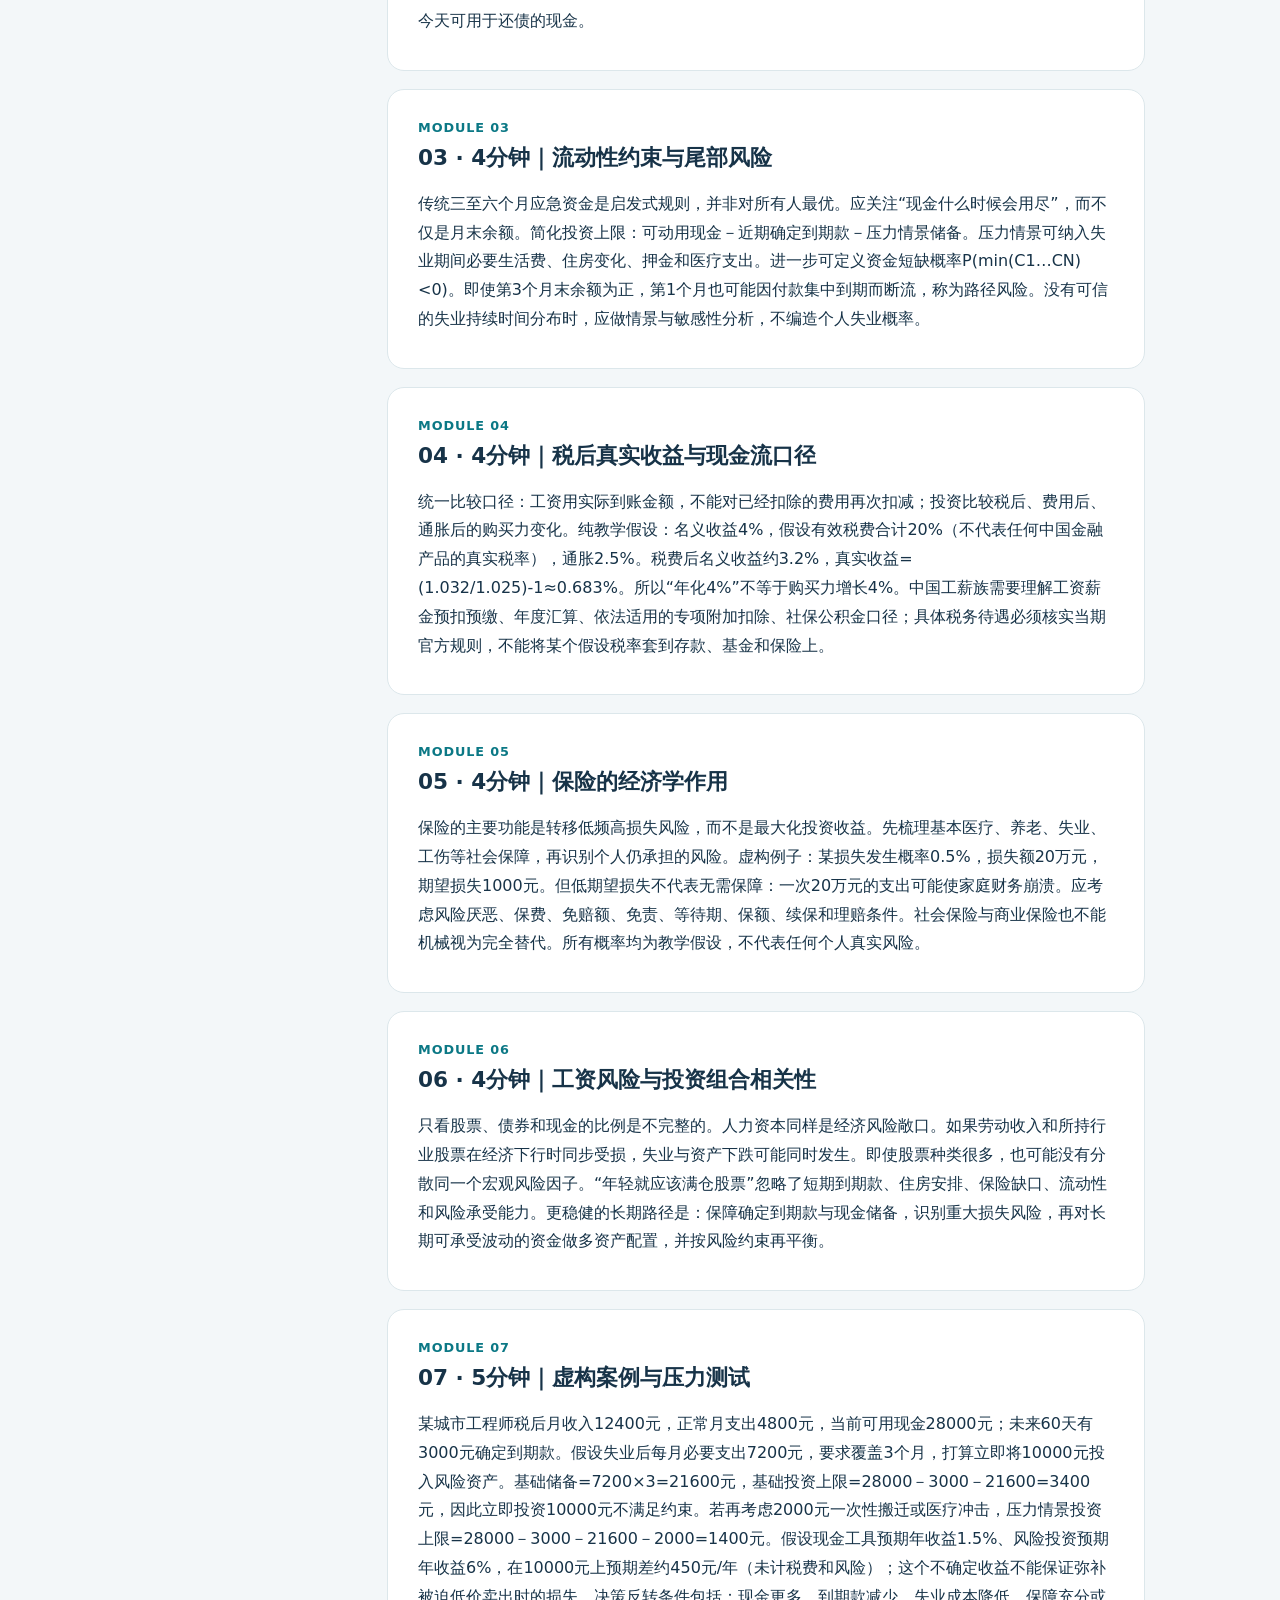
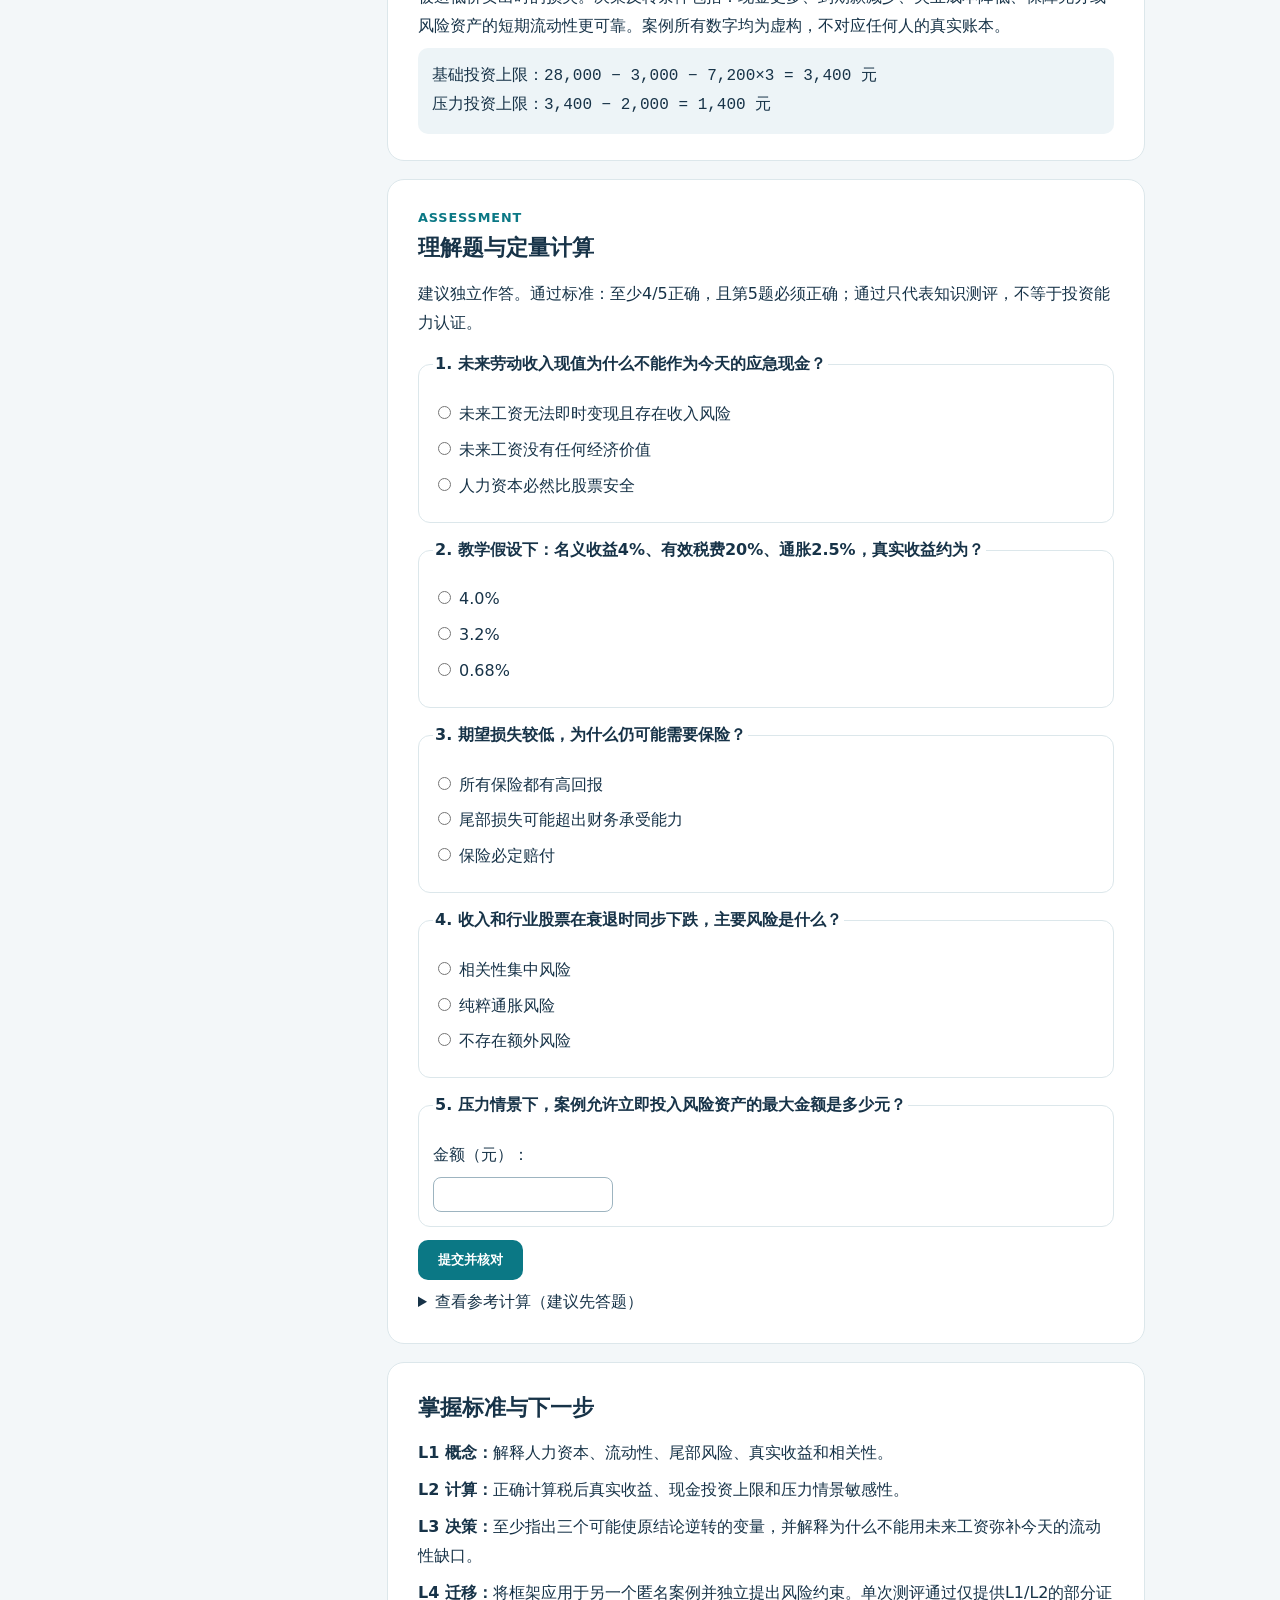
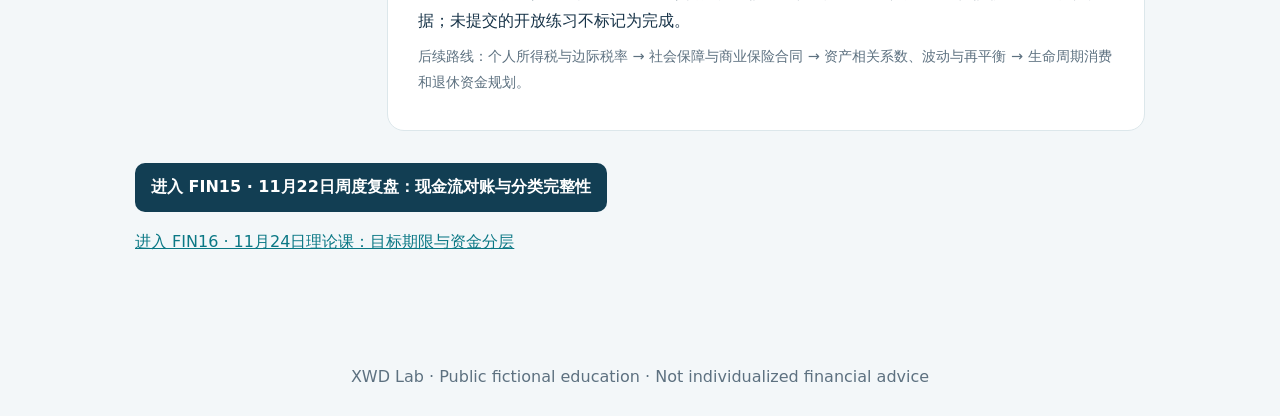
==== commit 8f748b3a: "Link FIN16 from finance index" ====
--- a/finance/index.html
+++ b/finance/index.html
@@ -1 +1 @@
-<!doctype html><html lang="zh-CN"><head><meta charset="utf-8"><meta name="viewport" content="width=device-width,initial-scale=1"><title>FIN07 人力资本与资产配置｜XWD Lab</title><meta name="description" content="个人财务进阶理论课：人力资本、流动性、税务、保险、投资与长期规划。虚构案例，浏览器本地进度。"><style>:root{--ink:#173348;--muted:#5d7180;--bg:#f3f7f9;--line:#dce7eb;--accent:#0b7885}*{box-sizing:border-box}html{scroll-behavior:smooth}body{margin:0;background:var(--bg);color:var(--ink);font-family:system-ui,-apple-system,"Noto Sans SC","Microsoft YaHei",sans-serif;line-height:1.8}a{color:var(--accent)}a:focus-visible,button:focus-visible,input:focus-visible{outline:3px solid orange;outline-offset:2px}header{background:#fff;border-bottom:1px solid var(--line);padding:15px max(20px,calc((100vw - 1050px)/2));display:flex;justify-content:space-between;gap:15px;flex-wrap:wrap}header a{text-decoration:none;font-weight:750}main{max-width:1050px;margin:auto;padding:26px 20px 65px}.hero{border-radius:22px;background:linear-gradient(110deg,#123e53,#0c7881);color:#fff;padding:32px 36px}.hero h1{font-size:clamp(1.65rem,3.6vw,2.55rem);line-height:1.35;margin:10px 0}.hero p{color:#e5f4f5}.tag{display:inline-block;padding:4px 11px;border:1px solid #ffffff50;border-radius:99px;margin:4px;font-size:.86rem}.layout{display:grid;grid-template-columns:230px 1fr;gap:22px;margin-top:22px}.sidebar{align-self:start;position:sticky;top:18px;background:#fff;border:1px solid var(--line);border-radius:15px;padding:18px}.sidebar a{display:block;text-decoration:none;padding:6px 0;font-size:.9rem}.sidebar p{font-size:.85rem;color:var(--muted)}.card{background:white;border:1px solid var(--line);border-radius:17px;padding:26px 30px;margin-bottom:18px}.card h2{font-size:1.35rem;margin:0 0 12px}.card p{margin:8px 0}.label{color:var(--accent);font-size:.8rem;font-weight:800;letter-spacing:.07em}.callout{background:#eaf7f6;border-left:4px solid var(--accent);padding:12px 16px;margin:14px 0}.math{font-family:ui-monospace,Consolas,monospace;background:#edf4f7;padding:14px;border-radius:10px;white-space:pre-wrap;overflow:auto}.q{border:1px solid var(--line);border-radius:12px;padding:14px;margin:13px 0}.q legend{font-weight:700}.q label{display:block;margin:7px 0}.q input{margin-right:8px;accent-color:var(--accent)}input[type=number]{padding:9px;border:1px solid #9db4c0;border-radius:8px;max-width:180px}button{background:var(--accent);color:#fff;border:0;border-radius:10px;padding:11px 20px;font-weight:750;cursor:pointer}button:hover{background:#095f69}.muted{color:var(--muted);font-size:.9rem}footer{text-align:center;color:var(--muted);padding:25px}@media(max-width:760px){.layout{grid-template-columns:1fr}.sidebar{position:static}.card{padding:20px}.hero{padding:25px 20px}}</style></head><body><header><a href="../">XWD Lab</a><nav aria-label="站点导航"><a href="../">工程学习</a>　<a href="./" aria-current="page">个人财务</a></nav></header><main><div class="hero"><div class="label" style="color:#b8f3e8">PERSONAL FINANCE · 2026-11-03</div><h1>FIN07｜人力资本、流动性与资产配置</h1><p>为什么年轻人的最优投资比例不是固定的？以匿名虚构中国工薪族案例建立税后现金流、就业风险、保险与投资的联合决策框架。</p><span class="tag">27分钟</span><span class="tag">中高级</span><span class="tag">7个知识环节</span><span class="tag">5道测评题</span></div><p style="margin:14px 0"><a href="practice-2026-11-05/" style="display:inline-block;background:#0b7885;color:#fff;padding:10px 16px;border-radius:10px;text-decoration:none;font-weight:750">进入 FIN08 · 11月5日实践课：90天现金流压力测试</a></p><p style="margin:14px 0"><a href="review-2026-11-08/" style="display:inline-block;background:#123e53;color:#fff;padding:10px 16px;border-radius:10px;text-decoration:none;font-weight:750">进入 FIN09 · 11月8日周度财务复盘（匿名案例）</a></p><p style="margin:14px 0"><a href="theory-2026-11-10/" style="display:inline-block;background:#0b7885;color:white;padding:10px 16px;border-radius:10px;text-decoration:none;font-weight:750">进入 FIN10 · 11月10日理论课：边际税率、保险与长期投资决策</a></p><p style="margin:14px 0"><a href="practice-2026-11-12/" style="display:inline-block;background:#123e53;color:white;padding:10px 16px;border-radius:10px;text-decoration:none;font-weight:750">进入 FIN11 · 11月12日实践课：收入波动与流动性配置</a></p><p style="margin:14px 0"><a href="review-2026-11-15/" style="display:inline-block;background:#123e53;color:white;padding:10px 16px;border-radius:10px;text-decoration:none;font-weight:750">进入 FIN12 · 11月15日周度复盘：现金流桥接与数据质量审计</a></p><p style="margin:14px 0"><a href="theory-2026-11-17/" style="display:inline-block;background:#0b7885;color:white;padding:10px 16px;border-radius:10px;text-decoration:none;font-weight:750">进入 FIN13 · 11月17日理论课：税后现金流与风险预算</a></p><p style="margin:14px 0"><a href="practice-2026-11-19/" style="display:inline-block;background:#123e53;color:white;padding:10px 16px;border-radius:10px;text-decoration:none;font-weight:750">进入 FIN14 · 11月19日实践课：付款时序与风险预算</a></p><div class="layout"><aside class="sidebar"><strong>学习目录</strong><a href="#s1">01 · 2分钟 · 先修能力与诊断</a><a href="#s2">02 · 4分钟 · 人力资本的风险调整现值</a><a href="#s3">03 · 4分钟 · 流动性约束与尾部风险</a><a href="#s4">04 · 4分钟 · 税后真实收益与现金流口径</a><a href="#s5">05 · 4分钟 · 保险的经济学作用</a><a href="#s6">06 · 4分钟 · 工资风险与投资组合相关性</a><a href="#s7">07 · 5分钟 · 虚构案例与压力测试</a><a href="#quiz-section">理解测评</a><a href="#rubric">掌握标准</a><p id="status">本课尚未通过测评；不推断先前作业已完成。</p></aside><article><section class="card"><h2>学习路径与边界</h2><p>先修：现金流、预算、净资产、应急资金、延期付款。当前课程升级至风险调整后的跨期决策，不重复入门算术。先前练习是否掌握，需要独立提交与核验。</p><div class="callout">本站为公开教学页面。所有金额、概率和职业情景均为虚构，绝不包含个人真实工资、债务、账户、交易或公司信息。学习记录仅在浏览器本地保存。</div></section><section class="card" id="s1"><div class="label">MODULE 01</div><h2>01 · 2分钟｜先修能力与诊断</h2><p>本课承接现金流、预算、净资产、应急资金和延期付款等知识。先前课程已讲授，并不等于学习者已独立完成练习或通过测评。诊断：计划储蓄7000元不意味着净资产一定增加7000元；要核实实际交易、到期债务、资产估值和现金余额。本节进一步解决：当未来工资不确定时，如何协调现金储备、保险与风险投资？</p></section><section class="card" id="s2"><div class="label">MODULE 02</div><h2>02 · 4分钟｜人力资本的风险调整现值</h2><p>人力资本来自未来劳动收入，不等于可随时变现的银行存款。简化现值模型：H = Σ E(Yt)/(1+r)^t，其中Yt是税后、扣除职业必要成本后的可支配劳动收入，r是反映时间价值与风险的折现率。模型必须考虑失业概率、职业成长、退休期限、行业周期和收入与资本市场的相关性。虚构对比：两名工程师工资、现金均相同，但A所在行业在经济衰退时裁员更频繁，B收入更稳定；A的未来工资风险更高，不应仅凭年龄判断能承受更大股票仓位。未来工资现值是决策参考，不是今天可用于还债的现金。</p></section><section class="card" id="s3"><div class="label">MODULE 03</div><h2>03 · 4分钟｜流动性约束与尾部风险</h2><p>传统三至六个月应急资金是启发式规则，并非对所有人最优。应关注“现金什么时候会用尽”，而不仅是月末余额。简化投资上限：可动用现金－近期确定到期款－压力情景储备。压力情景可纳入失业期间必要生活费、住房变化、押金和医疗支出。进一步可定义资金短缺概率P(min(C1…CN)<0)。即使第3个月末余额为正，第1个月也可能因付款集中到期而断流，称为路径风险。没有可信的失业持续时间分布时，应做情景与敏感性分析，不编造个人失业概率。</p></section><section class="card" id="s4"><div class="label">MODULE 04</div><h2>04 · 4分钟｜税后真实收益与现金流口径</h2><p>统一比较口径：工资用实际到账金额，不能对已经扣除的费用再次扣减；投资比较税后、费用后、通胀后的购买力变化。纯教学假设：名义收益4%，假设有效税费合计20%（不代表任何中国金融产品的真实税率），通胀2.5%。税费后名义收益约3.2%，真实收益=(1.032/1.025)-1≈0.683%。所以“年化4%”不等于购买力增长4%。中国工薪族需要理解工资薪金预扣预缴、年度汇算、依法适用的专项附加扣除、社保公积金口径；具体税务待遇必须核实当期官方规则，不能将某个假设税率套到存款、基金和保险上。</p></section><section class="card" id="s5"><div class="label">MODULE 05</div><h2>05 · 4分钟｜保险的经济学作用</h2><p>保险的主要功能是转移低频高损失风险，而不是最大化投资收益。先梳理基本医疗、养老、失业、工伤等社会保障，再识别个人仍承担的风险。虚构例子：某损失发生概率0.5%，损失额20万元，期望损失1000元。但低期望损失不代表无需保障：一次20万元的支出可能使家庭财务崩溃。应考虑风险厌恶、保费、免赔额、免责、等待期、保额、续保和理赔条件。社会保险与商业保险也不能机械视为完全替代。所有概率均为教学假设，不代表任何个人真实风险。</p></section><section class="card" id="s6"><div class="label">MODULE 06</div><h2>06 · 4分钟｜工资风险与投资组合相关性</h2><p>只看股票、债券和现金的比例是不完整的。人力资本同样是经济风险敞口。如果劳动收入和所持行业股票在经济下行时同步受损，失业与资产下跌可能同时发生。即使股票种类很多，也可能没有分散同一个宏观风险因子。“年轻就应该满仓股票”忽略了短期到期款、住房安排、保险缺口、流动性和风险承受能力。更稳健的长期路径是：保障确定到期款与现金储备，识别重大损失风险，再对长期可承受波动的资金做多资产配置，并按风险约束再平衡。</p></section><section class="card" id="s7"><div class="label">MODULE 07</div><h2>07 · 5分钟｜虚构案例与压力测试</h2><p>某城市工程师税后月收入12400元，正常月支出4800元，当前可用现金28000元；未来60天有3000元确定到期款。假设失业后每月必要支出7200元，要求覆盖3个月，打算立即将10000元投入风险资产。基础储备=7200×3=21600元，基础投资上限=28000－3000－21600=3400元，因此立即投资10000元不满足约束。若再考虑2000元一次性搬迁或医疗冲击，压力情景投资上限=28000－3000－21600－2000=1400元。假设现金工具预期年收益1.5%、风险投资预期年收益6%，在10000元上预期差约450元/年（未计税费和风险）；这个不确定收益不能保证弥补被迫低价卖出时的损失。决策反转条件包括：现金更多、到期款减少、失业成本降低、保障充分或风险资产的短期流动性更可靠。案例所有数字均为虚构，不对应任何人的真实账本。</p><div class="math">基础投资上限：28,000 − 3,000 − 7,200×3 = 3,400 元<br>压力投资上限：3,400 − 2,000 = 1,400 元</div></section><section class="card" id="quiz-section"><div class="label">ASSESSMENT</div><h2>理解题与定量计算</h2><p>建议独立作答。通过标准：至少4/5正确，且第5题必须正确；通过只代表知识测评，不等于投资能力认证。</p><form id="quiz"><fieldset class="q"><legend>1. 未来劳动收入现值为什么不能作为今天的应急现金？</legend><label><input type="radio" name="q0" value="0">未来工资无法即时变现且存在收入风险</label><label><input type="radio" name="q0" value="1">未来工资没有任何经济价值</label><label><input type="radio" name="q0" value="2">人力资本必然比股票安全</label></fieldset><fieldset class="q"><legend>2. 教学假设下：名义收益4%、有效税费20%、通胀2.5%，真实收益约为？</legend><label><input type="radio" name="q1" value="0">4.0%</label><label><input type="radio" name="q1" value="1">3.2%</label><label><input type="radio" name="q1" value="2">0.68%</label></fieldset><fieldset class="q"><legend>3. 期望损失较低，为什么仍可能需要保险？</legend><label><input type="radio" name="q2" value="0">所有保险都有高回报</label><label><input type="radio" name="q2" value="1">尾部损失可能超出财务承受能力</label><label><input type="radio" name="q2" value="2">保险必定赔付</label></fieldset><fieldset class="q"><legend>4. 收入和行业股票在衰退时同步下跌，主要风险是什么？</legend><label><input type="radio" name="q3" value="0">相关性集中风险</label><label><input type="radio" name="q3" value="1">纯粹通胀风险</label><label><input type="radio" name="q3" value="2">不存在额外风险</label></fieldset><fieldset class="q"><legend>5. 压力情景下，案例允许立即投入风险资产的最大金额是多少元？</legend><label for="number">金额（元）：</label><input type="number" id="number" step="1" min="0" inputmode="numeric"></fieldset><button type="submit">提交并核对</button><p id="result" role="status" aria-live="polite"></p></form><details><summary>查看参考计算（建议先答题）</summary><p>真实收益=(1.032/1.025)-1≈0.683%；投资上限=28000-3000-(7200×3+2000)=1400元。选择题答案依次为A、C、B、A。</p></details></section><section class="card" id="rubric"><h2>掌握标准与下一步</h2><p><strong>L1 概念：</strong>解释人力资本、流动性、尾部风险、真实收益和相关性。</p><p><strong>L2 计算：</strong>正确计算税后真实收益、现金投资上限和压力情景敏感性。</p><p><strong>L3 决策：</strong>至少指出三个可能使原结论逆转的变量，并解释为什么不能用未来工资弥补今天的流动性缺口。</p><p><strong>L4 迁移：</strong>将框架应用于另一个匿名案例并独立提出风险约束。单次测评通过仅提供L1/L2的部分证据；未提交的开放练习不标记为完成。</p><p class="muted">后续路线：个人所得税与边际税率 → 社会保障与商业保险合同 → 资产相关系数、波动与再平衡 → 生命周期消费和退休资金规划。</p></section></article></div><p style="margin:14px 0"><a href="review-2026-11-22/" style="display:inline-block;background:#123e53;color:white;padding:10px 16px;border-radius:10px;text-decoration:none;font-weight:750">进入 FIN15 · 11月22日周度复盘：现金流对账与分类完整性</a></p></main><footer>XWD Lab · Public fictional education · Not individualized financial advice</footer><script>(function(){'use strict';var key='xwd_finance_learning_v1',id='fin07-20261103';var status=document.getElementById('status');try{var old=JSON.parse(localStorage.getItem(key)||'{}');if(old[id]&&old[id].passed)status.textContent='本设备已通过本课知识测评。';}catch(e){}document.getElementById('quiz').addEventListener('submit',function(e){e.preventDefault();var answers=[0,2,1,0],score=0;for(var i=0;i<4;i++){var checked=document.querySelector('input[name="q'+i+'"]:checked');if(!checked){document.getElementById('result').textContent='请先完成全部选择题。';return;}if(Number(checked.value)===answers[i])score++;}var n=document.getElementById('number').value;if(n===''){document.getElementById('result').textContent='请填写定量题。';return;}var ok=Number(n)===1400;if(ok)score++;var passed=score>=4&&ok;document.getElementById('result').textContent='得分 '+score+'/5。'+(passed?'通过本课知识检查。':'未达标，请核对压力情景计算。')+' 参考答案：1-A，2-C，3-B，4-A，5-1400元。';try{var data=JSON.parse(localStorage.getItem(key)||'{}');if(!data||typeof data!=='object'||Array.isArray(data))data={};data[id]={passed:passed,score:score,checkedAt:new Date().toISOString()};localStorage.setItem(key,JSON.stringify(data));if(passed)status.textContent='本设备已通过本课知识测评。';}catch(err){document.getElementById('result').textContent+=' 本浏览器无法保存进度。';}});})();</script></body></html>+<!doctype html><html lang="zh-CN"><head><meta charset="utf-8"><meta name="viewport" content="width=device-width,initial-scale=1"><title>FIN07 人力资本与资产配置｜XWD Lab</title><meta name="description" content="个人财务进阶理论课：人力资本、流动性、税务、保险、投资与长期规划。虚构案例，浏览器本地进度。"><style>:root{--ink:#173348;--muted:#5d7180;--bg:#f3f7f9;--line:#dce7eb;--accent:#0b7885}*{box-sizing:border-box}html{scroll-behavior:smooth}body{margin:0;background:var(--bg);color:var(--ink);font-family:system-ui,-apple-system,"Noto Sans SC","Microsoft YaHei",sans-serif;line-height:1.8}a{color:var(--accent)}a:focus-visible,button:focus-visible,input:focus-visible{outline:3px solid orange;outline-offset:2px}header{background:#fff;border-bottom:1px solid var(--line);padding:15px max(20px,calc((100vw - 1050px)/2));display:flex;justify-content:space-between;gap:15px;flex-wrap:wrap}header a{text-decoration:none;font-weight:750}main{max-width:1050px;margin:auto;padding:26px 20px 65px}.hero{border-radius:22px;background:linear-gradient(110deg,#123e53,#0c7881);color:#fff;padding:32px 36px}.hero h1{font-size:clamp(1.65rem,3.6vw,2.55rem);line-height:1.35;margin:10px 0}.hero p{color:#e5f4f5}.tag{display:inline-block;padding:4px 11px;border:1px solid #ffffff50;border-radius:99px;margin:4px;font-size:.86rem}.layout{display:grid;grid-template-columns:230px 1fr;gap:22px;margin-top:22px}.sidebar{align-self:start;position:sticky;top:18px;background:#fff;border:1px solid var(--line);border-radius:15px;padding:18px}.sidebar a{display:block;text-decoration:none;padding:6px 0;font-size:.9rem}.sidebar p{font-size:.85rem;color:var(--muted)}.card{background:white;border:1px solid var(--line);border-radius:17px;padding:26px 30px;margin-bottom:18px}.card h2{font-size:1.35rem;margin:0 0 12px}.card p{margin:8px 0}.label{color:var(--accent);font-size:.8rem;font-weight:800;letter-spacing:.07em}.callout{background:#eaf7f6;border-left:4px solid var(--accent);padding:12px 16px;margin:14px 0}.math{font-family:ui-monospace,Consolas,monospace;background:#edf4f7;padding:14px;border-radius:10px;white-space:pre-wrap;overflow:auto}.q{border:1px solid var(--line);border-radius:12px;padding:14px;margin:13px 0}.q legend{font-weight:700}.q label{display:block;margin:7px 0}.q input{margin-right:8px;accent-color:var(--accent)}input[type=number]{padding:9px;border:1px solid #9db4c0;border-radius:8px;max-width:180px}button{background:var(--accent);color:#fff;border:0;border-radius:10px;padding:11px 20px;font-weight:750;cursor:pointer}button:hover{background:#095f69}.muted{color:var(--muted);font-size:.9rem}footer{text-align:center;color:var(--muted);padding:25px}@media(max-width:760px){.layout{grid-template-columns:1fr}.sidebar{position:static}.card{padding:20px}.hero{padding:25px 20px}}</style></head><body><header><a href="../">XWD Lab</a><nav aria-label="站点导航"><a href="../">工程学习</a>　<a href="./" aria-current="page">个人财务</a></nav></header><main><div class="hero"><div class="label" style="color:#b8f3e8">PERSONAL FINANCE · 2026-11-03</div><h1>FIN07｜人力资本、流动性与资产配置</h1><p>为什么年轻人的最优投资比例不是固定的？以匿名虚构中国工薪族案例建立税后现金流、就业风险、保险与投资的联合决策框架。</p><span class="tag">27分钟</span><span class="tag">中高级</span><span class="tag">7个知识环节</span><span class="tag">5道测评题</span></div><p style="margin:14px 0"><a href="practice-2026-11-05/" style="display:inline-block;background:#0b7885;color:#fff;padding:10px 16px;border-radius:10px;text-decoration:none;font-weight:750">进入 FIN08 · 11月5日实践课：90天现金流压力测试</a></p><p style="margin:14px 0"><a href="review-2026-11-08/" style="display:inline-block;background:#123e53;color:#fff;padding:10px 16px;border-radius:10px;text-decoration:none;font-weight:750">进入 FIN09 · 11月8日周度财务复盘（匿名案例）</a></p><p style="margin:14px 0"><a href="theory-2026-11-10/" style="display:inline-block;background:#0b7885;color:white;padding:10px 16px;border-radius:10px;text-decoration:none;font-weight:750">进入 FIN10 · 11月10日理论课：边际税率、保险与长期投资决策</a></p><p style="margin:14px 0"><a href="practice-2026-11-12/" style="display:inline-block;background:#123e53;color:white;padding:10px 16px;border-radius:10px;text-decoration:none;font-weight:750">进入 FIN11 · 11月12日实践课：收入波动与流动性配置</a></p><p style="margin:14px 0"><a href="review-2026-11-15/" style="display:inline-block;background:#123e53;color:white;padding:10px 16px;border-radius:10px;text-decoration:none;font-weight:750">进入 FIN12 · 11月15日周度复盘：现金流桥接与数据质量审计</a></p><p style="margin:14px 0"><a href="theory-2026-11-17/" style="display:inline-block;background:#0b7885;color:white;padding:10px 16px;border-radius:10px;text-decoration:none;font-weight:750">进入 FIN13 · 11月17日理论课：税后现金流与风险预算</a></p><p style="margin:14px 0"><a href="practice-2026-11-19/" style="display:inline-block;background:#123e53;color:white;padding:10px 16px;border-radius:10px;text-decoration:none;font-weight:750">进入 FIN14 · 11月19日实践课：付款时序与风险预算</a></p><div class="layout"><aside class="sidebar"><strong>学习目录</strong><a href="#s1">01 · 2分钟 · 先修能力与诊断</a><a href="#s2">02 · 4分钟 · 人力资本的风险调整现值</a><a href="#s3">03 · 4分钟 · 流动性约束与尾部风险</a><a href="#s4">04 · 4分钟 · 税后真实收益与现金流口径</a><a href="#s5">05 · 4分钟 · 保险的经济学作用</a><a href="#s6">06 · 4分钟 · 工资风险与投资组合相关性</a><a href="#s7">07 · 5分钟 · 虚构案例与压力测试</a><a href="#quiz-section">理解测评</a><a href="#rubric">掌握标准</a><p id="status">本课尚未通过测评；不推断先前作业已完成。</p></aside><article><section class="card"><h2>学习路径与边界</h2><p>先修：现金流、预算、净资产、应急资金、延期付款。当前课程升级至风险调整后的跨期决策，不重复入门算术。先前练习是否掌握，需要独立提交与核验。</p><div class="callout">本站为公开教学页面。所有金额、概率和职业情景均为虚构，绝不包含个人真实工资、债务、账户、交易或公司信息。学习记录仅在浏览器本地保存。</div></section><section class="card" id="s1"><div class="label">MODULE 01</div><h2>01 · 2分钟｜先修能力与诊断</h2><p>本课承接现金流、预算、净资产、应急资金和延期付款等知识。先前课程已讲授，并不等于学习者已独立完成练习或通过测评。诊断：计划储蓄7000元不意味着净资产一定增加7000元；要核实实际交易、到期债务、资产估值和现金余额。本节进一步解决：当未来工资不确定时，如何协调现金储备、保险与风险投资？</p></section><section class="card" id="s2"><div class="label">MODULE 02</div><h2>02 · 4分钟｜人力资本的风险调整现值</h2><p>人力资本来自未来劳动收入，不等于可随时变现的银行存款。简化现值模型：H = Σ E(Yt)/(1+r)^t，其中Yt是税后、扣除职业必要成本后的可支配劳动收入，r是反映时间价值与风险的折现率。模型必须考虑失业概率、职业成长、退休期限、行业周期和收入与资本市场的相关性。虚构对比：两名工程师工资、现金均相同，但A所在行业在经济衰退时裁员更频繁，B收入更稳定；A的未来工资风险更高，不应仅凭年龄判断能承受更大股票仓位。未来工资现值是决策参考，不是今天可用于还债的现金。</p></section><section class="card" id="s3"><div class="label">MODULE 03</div><h2>03 · 4分钟｜流动性约束与尾部风险</h2><p>传统三至六个月应急资金是启发式规则，并非对所有人最优。应关注“现金什么时候会用尽”，而不仅是月末余额。简化投资上限：可动用现金－近期确定到期款－压力情景储备。压力情景可纳入失业期间必要生活费、住房变化、押金和医疗支出。进一步可定义资金短缺概率P(min(C1…CN)<0)。即使第3个月末余额为正，第1个月也可能因付款集中到期而断流，称为路径风险。没有可信的失业持续时间分布时，应做情景与敏感性分析，不编造个人失业概率。</p></section><section class="card" id="s4"><div class="label">MODULE 04</div><h2>04 · 4分钟｜税后真实收益与现金流口径</h2><p>统一比较口径：工资用实际到账金额，不能对已经扣除的费用再次扣减；投资比较税后、费用后、通胀后的购买力变化。纯教学假设：名义收益4%，假设有效税费合计20%（不代表任何中国金融产品的真实税率），通胀2.5%。税费后名义收益约3.2%，真实收益=(1.032/1.025)-1≈0.683%。所以“年化4%”不等于购买力增长4%。中国工薪族需要理解工资薪金预扣预缴、年度汇算、依法适用的专项附加扣除、社保公积金口径；具体税务待遇必须核实当期官方规则，不能将某个假设税率套到存款、基金和保险上。</p></section><section class="card" id="s5"><div class="label">MODULE 05</div><h2>05 · 4分钟｜保险的经济学作用</h2><p>保险的主要功能是转移低频高损失风险，而不是最大化投资收益。先梳理基本医疗、养老、失业、工伤等社会保障，再识别个人仍承担的风险。虚构例子：某损失发生概率0.5%，损失额20万元，期望损失1000元。但低期望损失不代表无需保障：一次20万元的支出可能使家庭财务崩溃。应考虑风险厌恶、保费、免赔额、免责、等待期、保额、续保和理赔条件。社会保险与商业保险也不能机械视为完全替代。所有概率均为教学假设，不代表任何个人真实风险。</p></section><section class="card" id="s6"><div class="label">MODULE 06</div><h2>06 · 4分钟｜工资风险与投资组合相关性</h2><p>只看股票、债券和现金的比例是不完整的。人力资本同样是经济风险敞口。如果劳动收入和所持行业股票在经济下行时同步受损，失业与资产下跌可能同时发生。即使股票种类很多，也可能没有分散同一个宏观风险因子。“年轻就应该满仓股票”忽略了短期到期款、住房安排、保险缺口、流动性和风险承受能力。更稳健的长期路径是：保障确定到期款与现金储备，识别重大损失风险，再对长期可承受波动的资金做多资产配置，并按风险约束再平衡。</p></section><section class="card" id="s7"><div class="label">MODULE 07</div><h2>07 · 5分钟｜虚构案例与压力测试</h2><p>某城市工程师税后月收入12400元，正常月支出4800元，当前可用现金28000元；未来60天有3000元确定到期款。假设失业后每月必要支出7200元，要求覆盖3个月，打算立即将10000元投入风险资产。基础储备=7200×3=21600元，基础投资上限=28000－3000－21600=3400元，因此立即投资10000元不满足约束。若再考虑2000元一次性搬迁或医疗冲击，压力情景投资上限=28000－3000－21600－2000=1400元。假设现金工具预期年收益1.5%、风险投资预期年收益6%，在10000元上预期差约450元/年（未计税费和风险）；这个不确定收益不能保证弥补被迫低价卖出时的损失。决策反转条件包括：现金更多、到期款减少、失业成本降低、保障充分或风险资产的短期流动性更可靠。案例所有数字均为虚构，不对应任何人的真实账本。</p><div class="math">基础投资上限：28,000 − 3,000 − 7,200×3 = 3,400 元<br>压力投资上限：3,400 − 2,000 = 1,400 元</div></section><section class="card" id="quiz-section"><div class="label">ASSESSMENT</div><h2>理解题与定量计算</h2><p>建议独立作答。通过标准：至少4/5正确，且第5题必须正确；通过只代表知识测评，不等于投资能力认证。</p><form id="quiz"><fieldset class="q"><legend>1. 未来劳动收入现值为什么不能作为今天的应急现金？</legend><label><input type="radio" name="q0" value="0">未来工资无法即时变现且存在收入风险</label><label><input type="radio" name="q0" value="1">未来工资没有任何经济价值</label><label><input type="radio" name="q0" value="2">人力资本必然比股票安全</label></fieldset><fieldset class="q"><legend>2. 教学假设下：名义收益4%、有效税费20%、通胀2.5%，真实收益约为？</legend><label><input type="radio" name="q1" value="0">4.0%</label><label><input type="radio" name="q1" value="1">3.2%</label><label><input type="radio" name="q1" value="2">0.68%</label></fieldset><fieldset class="q"><legend>3. 期望损失较低，为什么仍可能需要保险？</legend><label><input type="radio" name="q2" value="0">所有保险都有高回报</label><label><input type="radio" name="q2" value="1">尾部损失可能超出财务承受能力</label><label><input type="radio" name="q2" value="2">保险必定赔付</label></fieldset><fieldset class="q"><legend>4. 收入和行业股票在衰退时同步下跌，主要风险是什么？</legend><label><input type="radio" name="q3" value="0">相关性集中风险</label><label><input type="radio" name="q3" value="1">纯粹通胀风险</label><label><input type="radio" name="q3" value="2">不存在额外风险</label></fieldset><fieldset class="q"><legend>5. 压力情景下，案例允许立即投入风险资产的最大金额是多少元？</legend><label for="number">金额（元）：</label><input type="number" id="number" step="1" min="0" inputmode="numeric"></fieldset><button type="submit">提交并核对</button><p id="result" role="status" aria-live="polite"></p></form><details><summary>查看参考计算（建议先答题）</summary><p>真实收益=(1.032/1.025)-1≈0.683%；投资上限=28000-3000-(7200×3+2000)=1400元。选择题答案依次为A、C、B、A。</p></details></section><section class="card" id="rubric"><h2>掌握标准与下一步</h2><p><strong>L1 概念：</strong>解释人力资本、流动性、尾部风险、真实收益和相关性。</p><p><strong>L2 计算：</strong>正确计算税后真实收益、现金投资上限和压力情景敏感性。</p><p><strong>L3 决策：</strong>至少指出三个可能使原结论逆转的变量，并解释为什么不能用未来工资弥补今天的流动性缺口。</p><p><strong>L4 迁移：</strong>将框架应用于另一个匿名案例并独立提出风险约束。单次测评通过仅提供L1/L2的部分证据；未提交的开放练习不标记为完成。</p><p class="muted">后续路线：个人所得税与边际税率 → 社会保障与商业保险合同 → 资产相关系数、波动与再平衡 → 生命周期消费和退休资金规划。</p></section></article></div><p style="margin:14px 0"><a href="review-2026-11-22/" style="display:inline-block;background:#123e53;color:white;padding:10px 16px;border-radius:10px;text-decoration:none;font-weight:750">进入 FIN15 · 11月22日周度复盘：现金流对账与分类完整性</a></p><p><a href="theory-2026-11-24/">进入 FIN16 · 11月24日理论课：目标期限与资金分层</a></p></main><footer>XWD Lab · Public fictional education · Not individualized financial advice</footer><script>(function(){'use strict';var key='xwd_finance_learning_v1',id='fin07-20261103';var status=document.getElementById('status');try{var old=JSON.parse(localStorage.getItem(key)||'{}');if(old[id]&&old[id].passed)status.textContent='本设备已通过本课知识测评。';}catch(e){}document.getElementById('quiz').addEventListener('submit',function(e){e.preventDefault();var answers=[0,2,1,0],score=0;for(var i=0;i<4;i++){var checked=document.querySelector('input[name="q'+i+'"]:checked');if(!checked){document.getElementById('result').textContent='请先完成全部选择题。';return;}if(Number(checked.value)===answers[i])score++;}var n=document.getElementById('number').value;if(n===''){document.getElementById('result').textContent='请填写定量题。';return;}var ok=Number(n)===1400;if(ok)score++;var passed=score>=4&&ok;document.getElementById('result').textContent='得分 '+score+'/5。'+(passed?'通过本课知识检查。':'未达标，请核对压力情景计算。')+' 参考答案：1-A，2-C，3-B，4-A，5-1400元。';try{var data=JSON.parse(localStorage.getItem(key)||'{}');if(!data||typeof data!=='object'||Array.isArray(data))data={};data[id]={passed:passed,score:score,checkedAt:new Date().toISOString()};localStorage.setItem(key,JSON.stringify(data));if(passed)status.textContent='本设备已通过本课知识测评。';}catch(err){document.getElementById('result').textContent+=' 本浏览器无法保存进度。';}});})();</script></body></html>
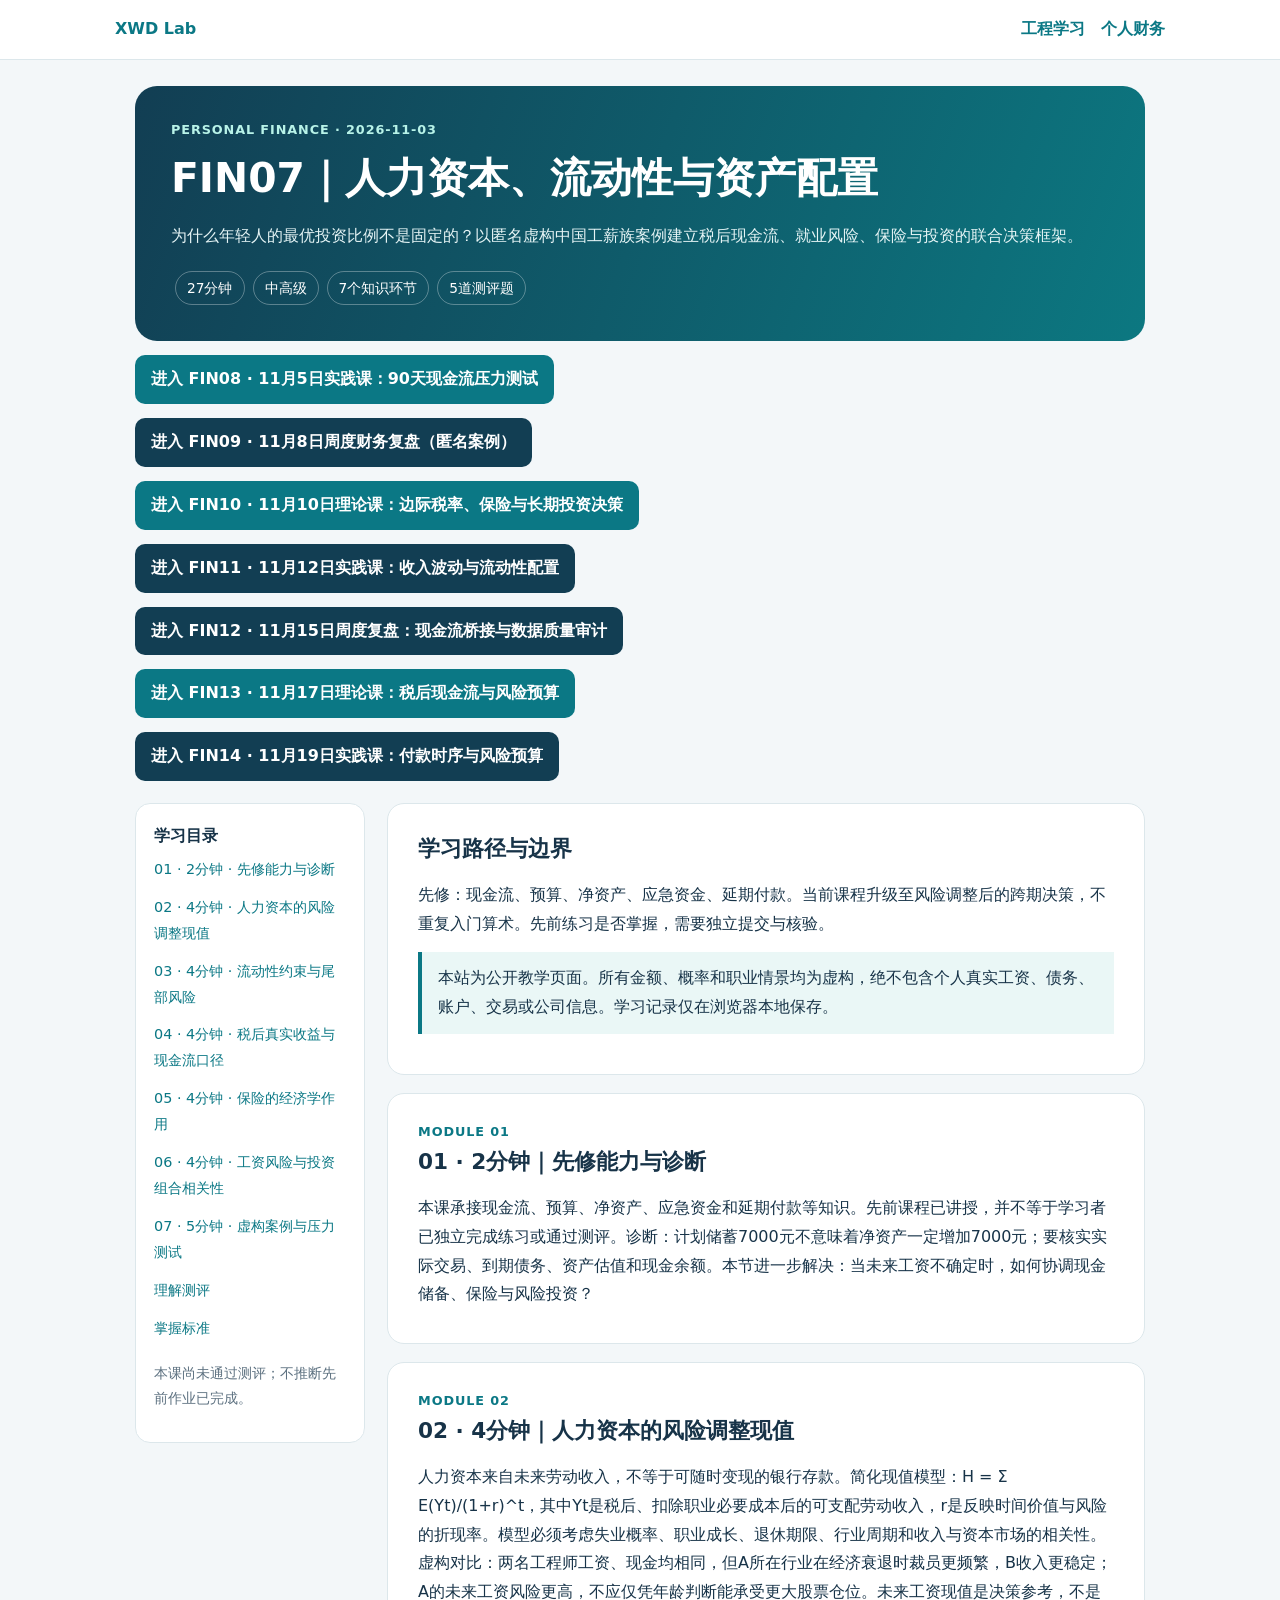
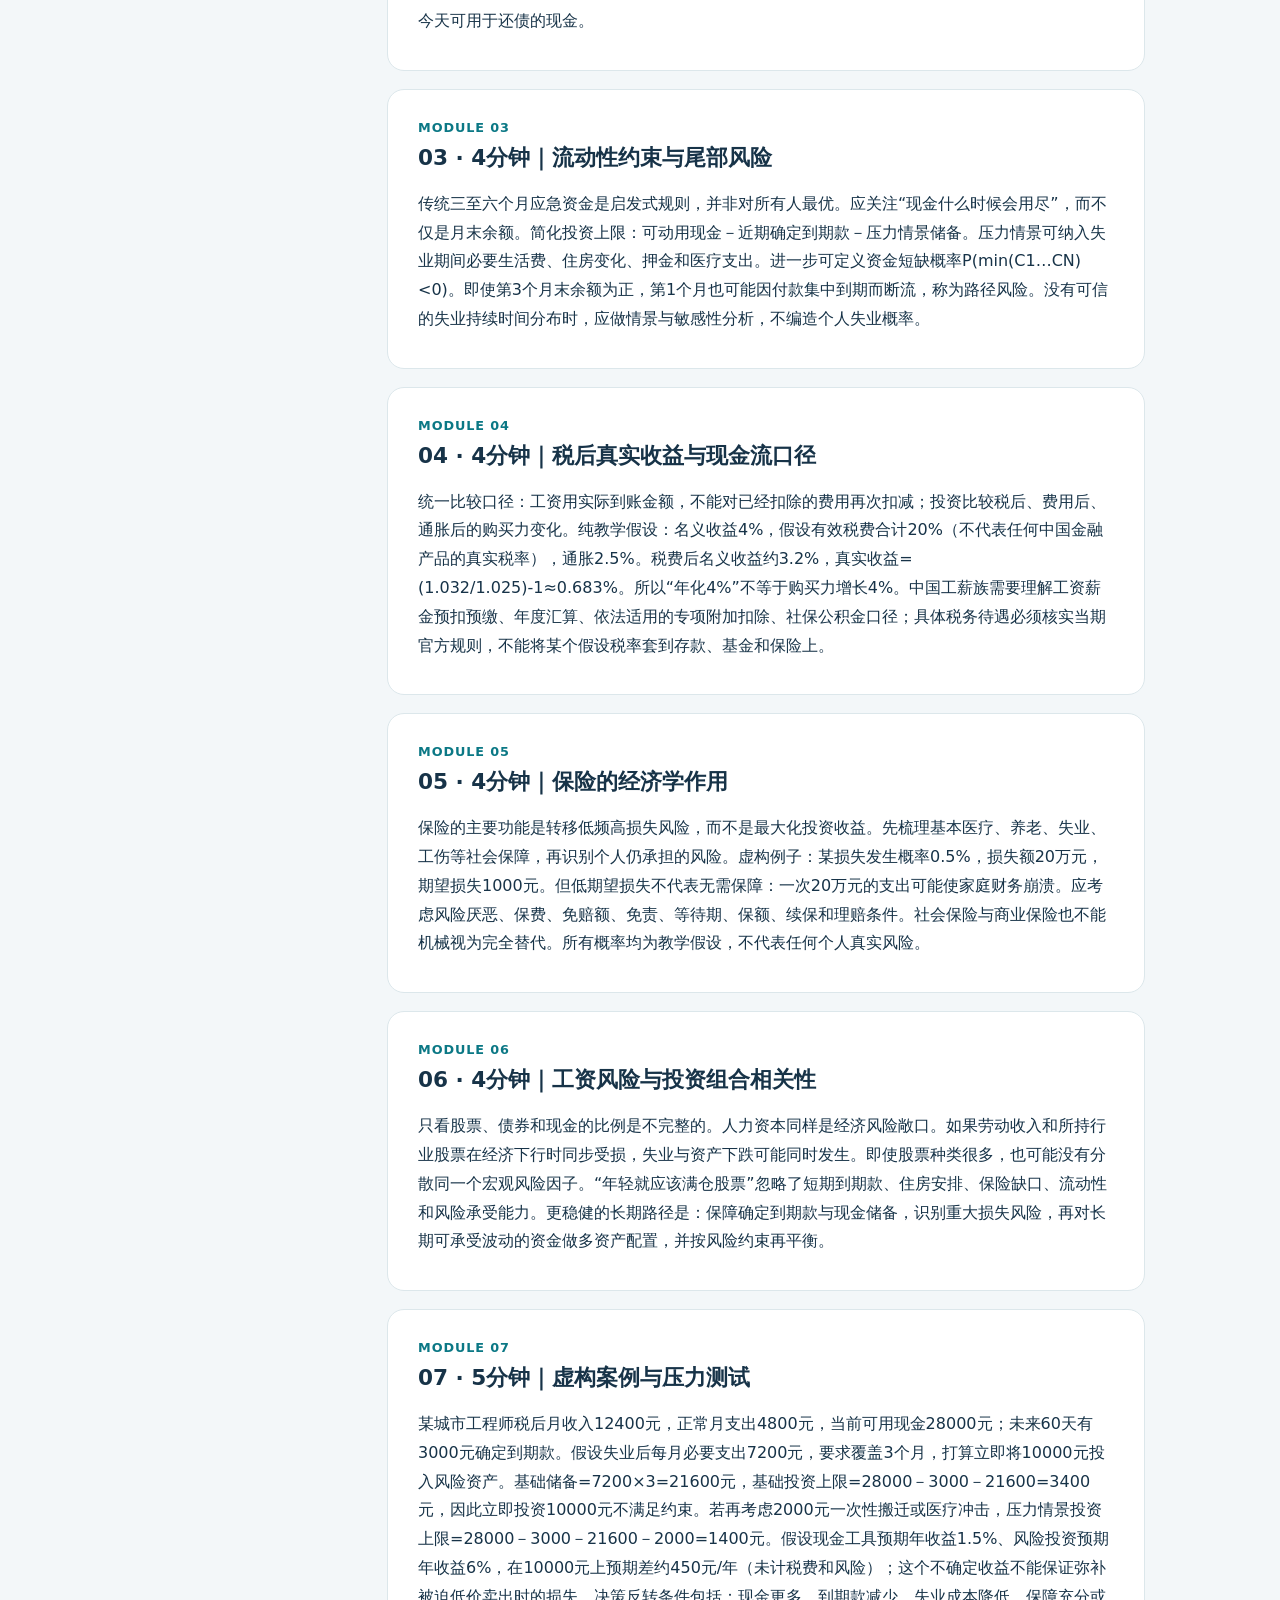
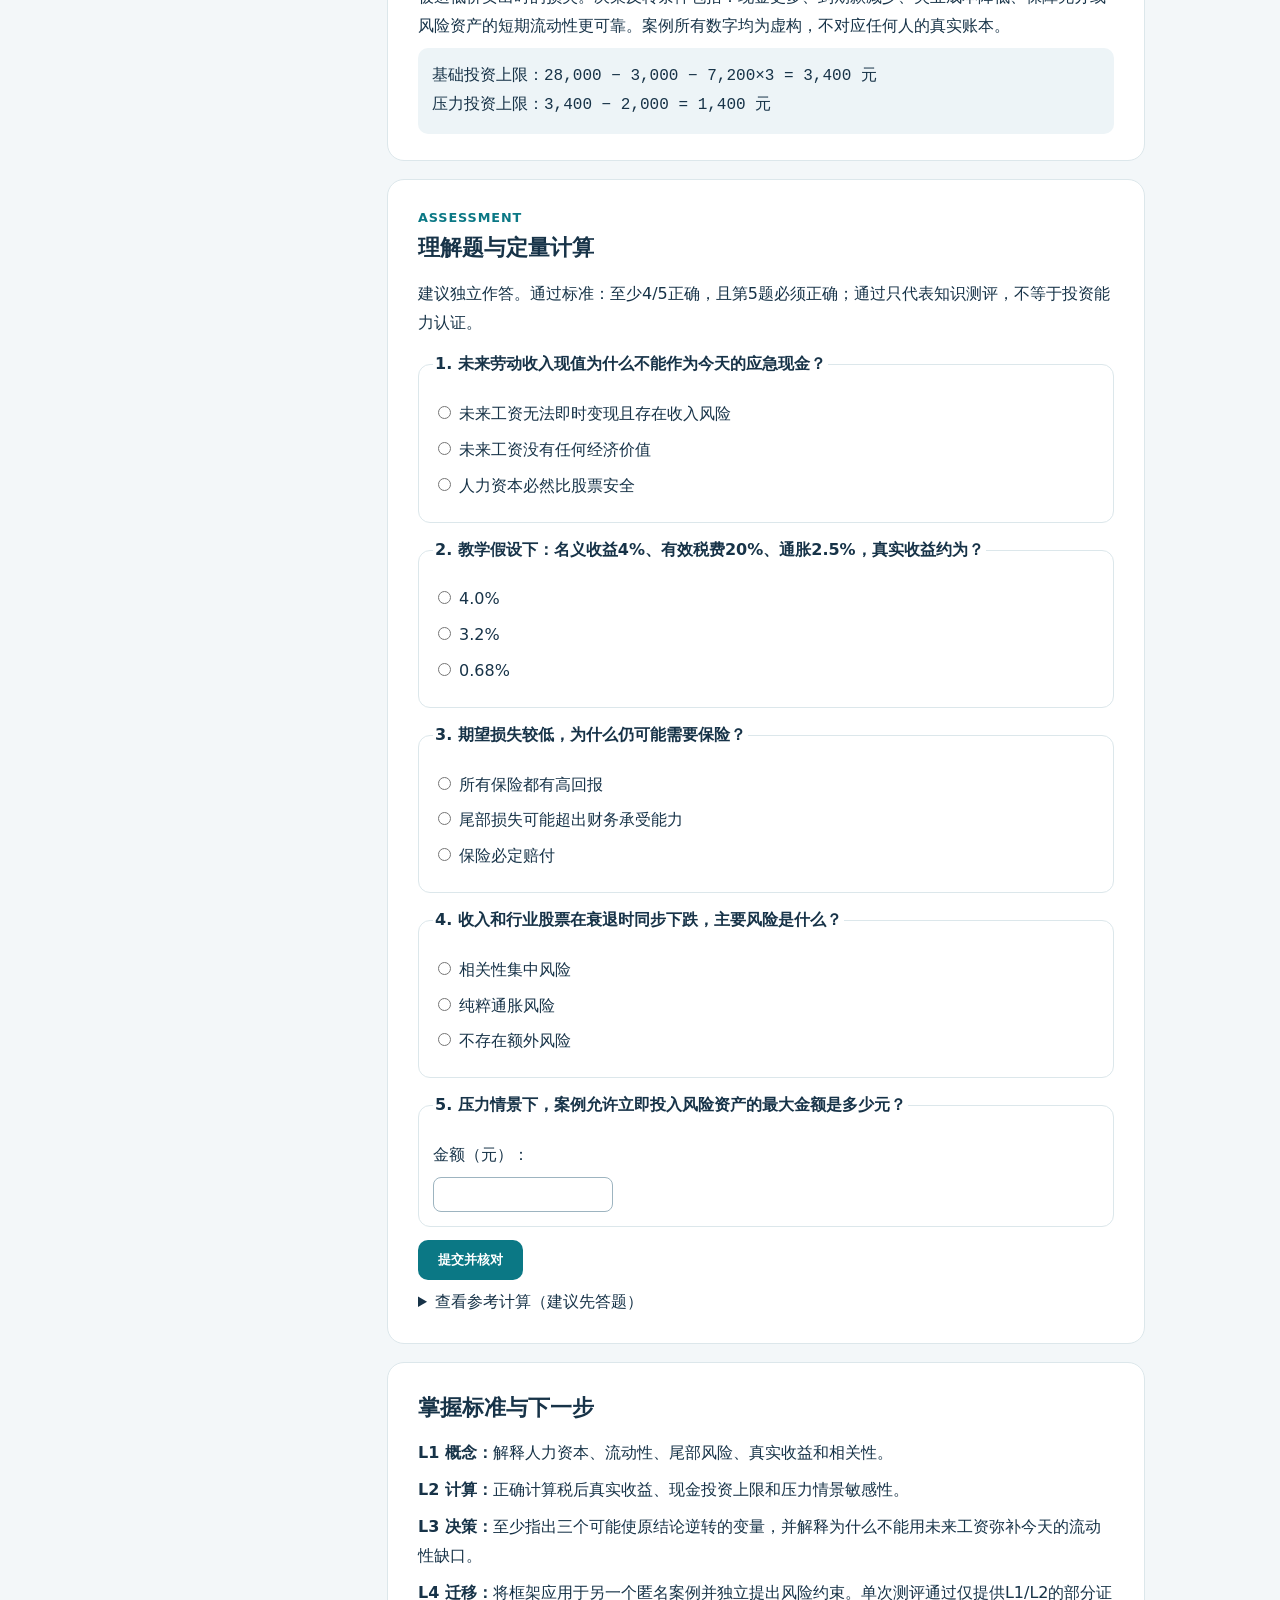
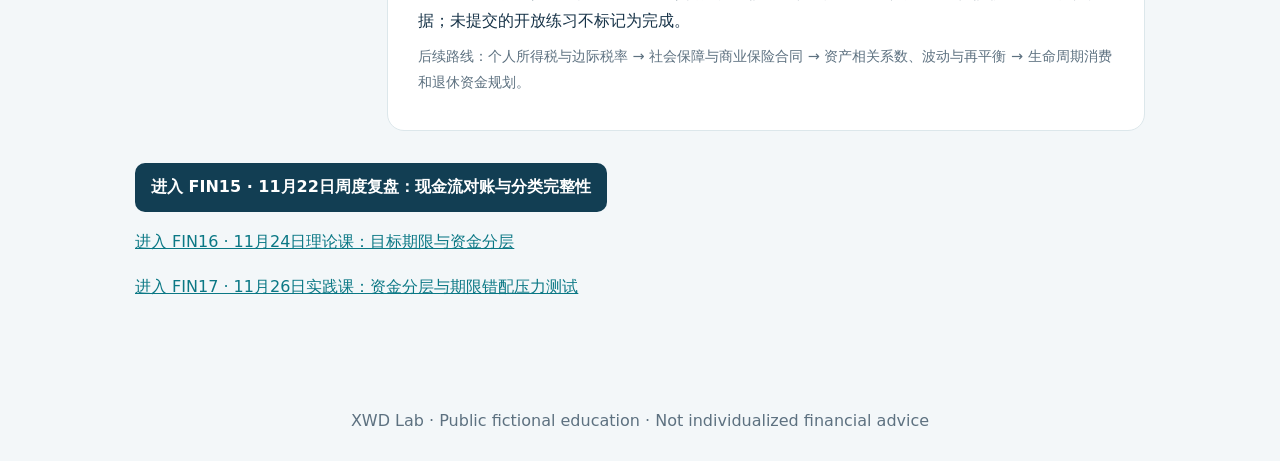
==== commit 7d1575b2: "Link FIN17 from finance index" ====
--- a/finance/index.html
+++ b/finance/index.html
@@ -1 +1 @@
-<!doctype html><html lang="zh-CN"><head><meta charset="utf-8"><meta name="viewport" content="width=device-width,initial-scale=1"><title>FIN07 人力资本与资产配置｜XWD Lab</title><meta name="description" content="个人财务进阶理论课：人力资本、流动性、税务、保险、投资与长期规划。虚构案例，浏览器本地进度。"><style>:root{--ink:#173348;--muted:#5d7180;--bg:#f3f7f9;--line:#dce7eb;--accent:#0b7885}*{box-sizing:border-box}html{scroll-behavior:smooth}body{margin:0;background:var(--bg);color:var(--ink);font-family:system-ui,-apple-system,"Noto Sans SC","Microsoft YaHei",sans-serif;line-height:1.8}a{color:var(--accent)}a:focus-visible,button:focus-visible,input:focus-visible{outline:3px solid orange;outline-offset:2px}header{background:#fff;border-bottom:1px solid var(--line);padding:15px max(20px,calc((100vw - 1050px)/2));display:flex;justify-content:space-between;gap:15px;flex-wrap:wrap}header a{text-decoration:none;font-weight:750}main{max-width:1050px;margin:auto;padding:26px 20px 65px}.hero{border-radius:22px;background:linear-gradient(110deg,#123e53,#0c7881);color:#fff;padding:32px 36px}.hero h1{font-size:clamp(1.65rem,3.6vw,2.55rem);line-height:1.35;margin:10px 0}.hero p{color:#e5f4f5}.tag{display:inline-block;padding:4px 11px;border:1px solid #ffffff50;border-radius:99px;margin:4px;font-size:.86rem}.layout{display:grid;grid-template-columns:230px 1fr;gap:22px;margin-top:22px}.sidebar{align-self:start;position:sticky;top:18px;background:#fff;border:1px solid var(--line);border-radius:15px;padding:18px}.sidebar a{display:block;text-decoration:none;padding:6px 0;font-size:.9rem}.sidebar p{font-size:.85rem;color:var(--muted)}.card{background:white;border:1px solid var(--line);border-radius:17px;padding:26px 30px;margin-bottom:18px}.card h2{font-size:1.35rem;margin:0 0 12px}.card p{margin:8px 0}.label{color:var(--accent);font-size:.8rem;font-weight:800;letter-spacing:.07em}.callout{background:#eaf7f6;border-left:4px solid var(--accent);padding:12px 16px;margin:14px 0}.math{font-family:ui-monospace,Consolas,monospace;background:#edf4f7;padding:14px;border-radius:10px;white-space:pre-wrap;overflow:auto}.q{border:1px solid var(--line);border-radius:12px;padding:14px;margin:13px 0}.q legend{font-weight:700}.q label{display:block;margin:7px 0}.q input{margin-right:8px;accent-color:var(--accent)}input[type=number]{padding:9px;border:1px solid #9db4c0;border-radius:8px;max-width:180px}button{background:var(--accent);color:#fff;border:0;border-radius:10px;padding:11px 20px;font-weight:750;cursor:pointer}button:hover{background:#095f69}.muted{color:var(--muted);font-size:.9rem}footer{text-align:center;color:var(--muted);padding:25px}@media(max-width:760px){.layout{grid-template-columns:1fr}.sidebar{position:static}.card{padding:20px}.hero{padding:25px 20px}}</style></head><body><header><a href="../">XWD Lab</a><nav aria-label="站点导航"><a href="../">工程学习</a>　<a href="./" aria-current="page">个人财务</a></nav></header><main><div class="hero"><div class="label" style="color:#b8f3e8">PERSONAL FINANCE · 2026-11-03</div><h1>FIN07｜人力资本、流动性与资产配置</h1><p>为什么年轻人的最优投资比例不是固定的？以匿名虚构中国工薪族案例建立税后现金流、就业风险、保险与投资的联合决策框架。</p><span class="tag">27分钟</span><span class="tag">中高级</span><span class="tag">7个知识环节</span><span class="tag">5道测评题</span></div><p style="margin:14px 0"><a href="practice-2026-11-05/" style="display:inline-block;background:#0b7885;color:#fff;padding:10px 16px;border-radius:10px;text-decoration:none;font-weight:750">进入 FIN08 · 11月5日实践课：90天现金流压力测试</a></p><p style="margin:14px 0"><a href="review-2026-11-08/" style="display:inline-block;background:#123e53;color:#fff;padding:10px 16px;border-radius:10px;text-decoration:none;font-weight:750">进入 FIN09 · 11月8日周度财务复盘（匿名案例）</a></p><p style="margin:14px 0"><a href="theory-2026-11-10/" style="display:inline-block;background:#0b7885;color:white;padding:10px 16px;border-radius:10px;text-decoration:none;font-weight:750">进入 FIN10 · 11月10日理论课：边际税率、保险与长期投资决策</a></p><p style="margin:14px 0"><a href="practice-2026-11-12/" style="display:inline-block;background:#123e53;color:white;padding:10px 16px;border-radius:10px;text-decoration:none;font-weight:750">进入 FIN11 · 11月12日实践课：收入波动与流动性配置</a></p><p style="margin:14px 0"><a href="review-2026-11-15/" style="display:inline-block;background:#123e53;color:white;padding:10px 16px;border-radius:10px;text-decoration:none;font-weight:750">进入 FIN12 · 11月15日周度复盘：现金流桥接与数据质量审计</a></p><p style="margin:14px 0"><a href="theory-2026-11-17/" style="display:inline-block;background:#0b7885;color:white;padding:10px 16px;border-radius:10px;text-decoration:none;font-weight:750">进入 FIN13 · 11月17日理论课：税后现金流与风险预算</a></p><p style="margin:14px 0"><a href="practice-2026-11-19/" style="display:inline-block;background:#123e53;color:white;padding:10px 16px;border-radius:10px;text-decoration:none;font-weight:750">进入 FIN14 · 11月19日实践课：付款时序与风险预算</a></p><div class="layout"><aside class="sidebar"><strong>学习目录</strong><a href="#s1">01 · 2分钟 · 先修能力与诊断</a><a href="#s2">02 · 4分钟 · 人力资本的风险调整现值</a><a href="#s3">03 · 4分钟 · 流动性约束与尾部风险</a><a href="#s4">04 · 4分钟 · 税后真实收益与现金流口径</a><a href="#s5">05 · 4分钟 · 保险的经济学作用</a><a href="#s6">06 · 4分钟 · 工资风险与投资组合相关性</a><a href="#s7">07 · 5分钟 · 虚构案例与压力测试</a><a href="#quiz-section">理解测评</a><a href="#rubric">掌握标准</a><p id="status">本课尚未通过测评；不推断先前作业已完成。</p></aside><article><section class="card"><h2>学习路径与边界</h2><p>先修：现金流、预算、净资产、应急资金、延期付款。当前课程升级至风险调整后的跨期决策，不重复入门算术。先前练习是否掌握，需要独立提交与核验。</p><div class="callout">本站为公开教学页面。所有金额、概率和职业情景均为虚构，绝不包含个人真实工资、债务、账户、交易或公司信息。学习记录仅在浏览器本地保存。</div></section><section class="card" id="s1"><div class="label">MODULE 01</div><h2>01 · 2分钟｜先修能力与诊断</h2><p>本课承接现金流、预算、净资产、应急资金和延期付款等知识。先前课程已讲授，并不等于学习者已独立完成练习或通过测评。诊断：计划储蓄7000元不意味着净资产一定增加7000元；要核实实际交易、到期债务、资产估值和现金余额。本节进一步解决：当未来工资不确定时，如何协调现金储备、保险与风险投资？</p></section><section class="card" id="s2"><div class="label">MODULE 02</div><h2>02 · 4分钟｜人力资本的风险调整现值</h2><p>人力资本来自未来劳动收入，不等于可随时变现的银行存款。简化现值模型：H = Σ E(Yt)/(1+r)^t，其中Yt是税后、扣除职业必要成本后的可支配劳动收入，r是反映时间价值与风险的折现率。模型必须考虑失业概率、职业成长、退休期限、行业周期和收入与资本市场的相关性。虚构对比：两名工程师工资、现金均相同，但A所在行业在经济衰退时裁员更频繁，B收入更稳定；A的未来工资风险更高，不应仅凭年龄判断能承受更大股票仓位。未来工资现值是决策参考，不是今天可用于还债的现金。</p></section><section class="card" id="s3"><div class="label">MODULE 03</div><h2>03 · 4分钟｜流动性约束与尾部风险</h2><p>传统三至六个月应急资金是启发式规则，并非对所有人最优。应关注“现金什么时候会用尽”，而不仅是月末余额。简化投资上限：可动用现金－近期确定到期款－压力情景储备。压力情景可纳入失业期间必要生活费、住房变化、押金和医疗支出。进一步可定义资金短缺概率P(min(C1…CN)<0)。即使第3个月末余额为正，第1个月也可能因付款集中到期而断流，称为路径风险。没有可信的失业持续时间分布时，应做情景与敏感性分析，不编造个人失业概率。</p></section><section class="card" id="s4"><div class="label">MODULE 04</div><h2>04 · 4分钟｜税后真实收益与现金流口径</h2><p>统一比较口径：工资用实际到账金额，不能对已经扣除的费用再次扣减；投资比较税后、费用后、通胀后的购买力变化。纯教学假设：名义收益4%，假设有效税费合计20%（不代表任何中国金融产品的真实税率），通胀2.5%。税费后名义收益约3.2%，真实收益=(1.032/1.025)-1≈0.683%。所以“年化4%”不等于购买力增长4%。中国工薪族需要理解工资薪金预扣预缴、年度汇算、依法适用的专项附加扣除、社保公积金口径；具体税务待遇必须核实当期官方规则，不能将某个假设税率套到存款、基金和保险上。</p></section><section class="card" id="s5"><div class="label">MODULE 05</div><h2>05 · 4分钟｜保险的经济学作用</h2><p>保险的主要功能是转移低频高损失风险，而不是最大化投资收益。先梳理基本医疗、养老、失业、工伤等社会保障，再识别个人仍承担的风险。虚构例子：某损失发生概率0.5%，损失额20万元，期望损失1000元。但低期望损失不代表无需保障：一次20万元的支出可能使家庭财务崩溃。应考虑风险厌恶、保费、免赔额、免责、等待期、保额、续保和理赔条件。社会保险与商业保险也不能机械视为完全替代。所有概率均为教学假设，不代表任何个人真实风险。</p></section><section class="card" id="s6"><div class="label">MODULE 06</div><h2>06 · 4分钟｜工资风险与投资组合相关性</h2><p>只看股票、债券和现金的比例是不完整的。人力资本同样是经济风险敞口。如果劳动收入和所持行业股票在经济下行时同步受损，失业与资产下跌可能同时发生。即使股票种类很多，也可能没有分散同一个宏观风险因子。“年轻就应该满仓股票”忽略了短期到期款、住房安排、保险缺口、流动性和风险承受能力。更稳健的长期路径是：保障确定到期款与现金储备，识别重大损失风险，再对长期可承受波动的资金做多资产配置，并按风险约束再平衡。</p></section><section class="card" id="s7"><div class="label">MODULE 07</div><h2>07 · 5分钟｜虚构案例与压力测试</h2><p>某城市工程师税后月收入12400元，正常月支出4800元，当前可用现金28000元；未来60天有3000元确定到期款。假设失业后每月必要支出7200元，要求覆盖3个月，打算立即将10000元投入风险资产。基础储备=7200×3=21600元，基础投资上限=28000－3000－21600=3400元，因此立即投资10000元不满足约束。若再考虑2000元一次性搬迁或医疗冲击，压力情景投资上限=28000－3000－21600－2000=1400元。假设现金工具预期年收益1.5%、风险投资预期年收益6%，在10000元上预期差约450元/年（未计税费和风险）；这个不确定收益不能保证弥补被迫低价卖出时的损失。决策反转条件包括：现金更多、到期款减少、失业成本降低、保障充分或风险资产的短期流动性更可靠。案例所有数字均为虚构，不对应任何人的真实账本。</p><div class="math">基础投资上限：28,000 − 3,000 − 7,200×3 = 3,400 元<br>压力投资上限：3,400 − 2,000 = 1,400 元</div></section><section class="card" id="quiz-section"><div class="label">ASSESSMENT</div><h2>理解题与定量计算</h2><p>建议独立作答。通过标准：至少4/5正确，且第5题必须正确；通过只代表知识测评，不等于投资能力认证。</p><form id="quiz"><fieldset class="q"><legend>1. 未来劳动收入现值为什么不能作为今天的应急现金？</legend><label><input type="radio" name="q0" value="0">未来工资无法即时变现且存在收入风险</label><label><input type="radio" name="q0" value="1">未来工资没有任何经济价值</label><label><input type="radio" name="q0" value="2">人力资本必然比股票安全</label></fieldset><fieldset class="q"><legend>2. 教学假设下：名义收益4%、有效税费20%、通胀2.5%，真实收益约为？</legend><label><input type="radio" name="q1" value="0">4.0%</label><label><input type="radio" name="q1" value="1">3.2%</label><label><input type="radio" name="q1" value="2">0.68%</label></fieldset><fieldset class="q"><legend>3. 期望损失较低，为什么仍可能需要保险？</legend><label><input type="radio" name="q2" value="0">所有保险都有高回报</label><label><input type="radio" name="q2" value="1">尾部损失可能超出财务承受能力</label><label><input type="radio" name="q2" value="2">保险必定赔付</label></fieldset><fieldset class="q"><legend>4. 收入和行业股票在衰退时同步下跌，主要风险是什么？</legend><label><input type="radio" name="q3" value="0">相关性集中风险</label><label><input type="radio" name="q3" value="1">纯粹通胀风险</label><label><input type="radio" name="q3" value="2">不存在额外风险</label></fieldset><fieldset class="q"><legend>5. 压力情景下，案例允许立即投入风险资产的最大金额是多少元？</legend><label for="number">金额（元）：</label><input type="number" id="number" step="1" min="0" inputmode="numeric"></fieldset><button type="submit">提交并核对</button><p id="result" role="status" aria-live="polite"></p></form><details><summary>查看参考计算（建议先答题）</summary><p>真实收益=(1.032/1.025)-1≈0.683%；投资上限=28000-3000-(7200×3+2000)=1400元。选择题答案依次为A、C、B、A。</p></details></section><section class="card" id="rubric"><h2>掌握标准与下一步</h2><p><strong>L1 概念：</strong>解释人力资本、流动性、尾部风险、真实收益和相关性。</p><p><strong>L2 计算：</strong>正确计算税后真实收益、现金投资上限和压力情景敏感性。</p><p><strong>L3 决策：</strong>至少指出三个可能使原结论逆转的变量，并解释为什么不能用未来工资弥补今天的流动性缺口。</p><p><strong>L4 迁移：</strong>将框架应用于另一个匿名案例并独立提出风险约束。单次测评通过仅提供L1/L2的部分证据；未提交的开放练习不标记为完成。</p><p class="muted">后续路线：个人所得税与边际税率 → 社会保障与商业保险合同 → 资产相关系数、波动与再平衡 → 生命周期消费和退休资金规划。</p></section></article></div><p style="margin:14px 0"><a href="review-2026-11-22/" style="display:inline-block;background:#123e53;color:white;padding:10px 16px;border-radius:10px;text-decoration:none;font-weight:750">进入 FIN15 · 11月22日周度复盘：现金流对账与分类完整性</a></p><p><a href="theory-2026-11-24/">进入 FIN16 · 11月24日理论课：目标期限与资金分层</a></p></main><footer>XWD Lab · Public fictional education · Not individualized financial advice</footer><script>(function(){'use strict';var key='xwd_finance_learning_v1',id='fin07-20261103';var status=document.getElementById('status');try{var old=JSON.parse(localStorage.getItem(key)||'{}');if(old[id]&&old[id].passed)status.textContent='本设备已通过本课知识测评。';}catch(e){}document.getElementById('quiz').addEventListener('submit',function(e){e.preventDefault();var answers=[0,2,1,0],score=0;for(var i=0;i<4;i++){var checked=document.querySelector('input[name="q'+i+'"]:checked');if(!checked){document.getElementById('result').textContent='请先完成全部选择题。';return;}if(Number(checked.value)===answers[i])score++;}var n=document.getElementById('number').value;if(n===''){document.getElementById('result').textContent='请填写定量题。';return;}var ok=Number(n)===1400;if(ok)score++;var passed=score>=4&&ok;document.getElementById('result').textContent='得分 '+score+'/5。'+(passed?'通过本课知识检查。':'未达标，请核对压力情景计算。')+' 参考答案：1-A，2-C，3-B，4-A，5-1400元。';try{var data=JSON.parse(localStorage.getItem(key)||'{}');if(!data||typeof data!=='object'||Array.isArray(data))data={};data[id]={passed:passed,score:score,checkedAt:new Date().toISOString()};localStorage.setItem(key,JSON.stringify(data));if(passed)status.textContent='本设备已通过本课知识测评。';}catch(err){document.getElementById('result').textContent+=' 本浏览器无法保存进度。';}});})();</script></body></html>+<!doctype html><html lang="zh-CN"><head><meta charset="utf-8"><meta name="viewport" content="width=device-width,initial-scale=1"><title>FIN07 人力资本与资产配置｜XWD Lab</title><meta name="description" content="个人财务进阶理论课：人力资本、流动性、税务、保险、投资与长期规划。虚构案例，浏览器本地进度。"><style>:root{--ink:#173348;--muted:#5d7180;--bg:#f3f7f9;--line:#dce7eb;--accent:#0b7885}*{box-sizing:border-box}html{scroll-behavior:smooth}body{margin:0;background:var(--bg);color:var(--ink);font-family:system-ui,-apple-system,"Noto Sans SC","Microsoft YaHei",sans-serif;line-height:1.8}a{color:var(--accent)}a:focus-visible,button:focus-visible,input:focus-visible{outline:3px solid orange;outline-offset:2px}header{background:#fff;border-bottom:1px solid var(--line);padding:15px max(20px,calc((100vw - 1050px)/2));display:flex;justify-content:space-between;gap:15px;flex-wrap:wrap}header a{text-decoration:none;font-weight:750}main{max-width:1050px;margin:auto;padding:26px 20px 65px}.hero{border-radius:22px;background:linear-gradient(110deg,#123e53,#0c7881);color:#fff;padding:32px 36px}.hero h1{font-size:clamp(1.65rem,3.6vw,2.55rem);line-height:1.35;margin:10px 0}.hero p{color:#e5f4f5}.tag{display:inline-block;padding:4px 11px;border:1px solid #ffffff50;border-radius:99px;margin:4px;font-size:.86rem}.layout{display:grid;grid-template-columns:230px 1fr;gap:22px;margin-top:22px}.sidebar{align-self:start;position:sticky;top:18px;background:#fff;border:1px solid var(--line);border-radius:15px;padding:18px}.sidebar a{display:block;text-decoration:none;padding:6px 0;font-size:.9rem}.sidebar p{font-size:.85rem;color:var(--muted)}.card{background:white;border:1px solid var(--line);border-radius:17px;padding:26px 30px;margin-bottom:18px}.card h2{font-size:1.35rem;margin:0 0 12px}.card p{margin:8px 0}.label{color:var(--accent);font-size:.8rem;font-weight:800;letter-spacing:.07em}.callout{background:#eaf7f6;border-left:4px solid var(--accent);padding:12px 16px;margin:14px 0}.math{font-family:ui-monospace,Consolas,monospace;background:#edf4f7;padding:14px;border-radius:10px;white-space:pre-wrap;overflow:auto}.q{border:1px solid var(--line);border-radius:12px;padding:14px;margin:13px 0}.q legend{font-weight:700}.q label{display:block;margin:7px 0}.q input{margin-right:8px;accent-color:var(--accent)}input[type=number]{padding:9px;border:1px solid #9db4c0;border-radius:8px;max-width:180px}button{background:var(--accent);color:#fff;border:0;border-radius:10px;padding:11px 20px;font-weight:750;cursor:pointer}button:hover{background:#095f69}.muted{color:var(--muted);font-size:.9rem}footer{text-align:center;color:var(--muted);padding:25px}@media(max-width:760px){.layout{grid-template-columns:1fr}.sidebar{position:static}.card{padding:20px}.hero{padding:25px 20px}}</style></head><body><header><a href="../">XWD Lab</a><nav aria-label="站点导航"><a href="../">工程学习</a>　<a href="./" aria-current="page">个人财务</a></nav></header><main><div class="hero"><div class="label" style="color:#b8f3e8">PERSONAL FINANCE · 2026-11-03</div><h1>FIN07｜人力资本、流动性与资产配置</h1><p>为什么年轻人的最优投资比例不是固定的？以匿名虚构中国工薪族案例建立税后现金流、就业风险、保险与投资的联合决策框架。</p><span class="tag">27分钟</span><span class="tag">中高级</span><span class="tag">7个知识环节</span><span class="tag">5道测评题</span></div><p style="margin:14px 0"><a href="practice-2026-11-05/" style="display:inline-block;background:#0b7885;color:#fff;padding:10px 16px;border-radius:10px;text-decoration:none;font-weight:750">进入 FIN08 · 11月5日实践课：90天现金流压力测试</a></p><p style="margin:14px 0"><a href="review-2026-11-08/" style="display:inline-block;background:#123e53;color:#fff;padding:10px 16px;border-radius:10px;text-decoration:none;font-weight:750">进入 FIN09 · 11月8日周度财务复盘（匿名案例）</a></p><p style="margin:14px 0"><a href="theory-2026-11-10/" style="display:inline-block;background:#0b7885;color:white;padding:10px 16px;border-radius:10px;text-decoration:none;font-weight:750">进入 FIN10 · 11月10日理论课：边际税率、保险与长期投资决策</a></p><p style="margin:14px 0"><a href="practice-2026-11-12/" style="display:inline-block;background:#123e53;color:white;padding:10px 16px;border-radius:10px;text-decoration:none;font-weight:750">进入 FIN11 · 11月12日实践课：收入波动与流动性配置</a></p><p style="margin:14px 0"><a href="review-2026-11-15/" style="display:inline-block;background:#123e53;color:white;padding:10px 16px;border-radius:10px;text-decoration:none;font-weight:750">进入 FIN12 · 11月15日周度复盘：现金流桥接与数据质量审计</a></p><p style="margin:14px 0"><a href="theory-2026-11-17/" style="display:inline-block;background:#0b7885;color:white;padding:10px 16px;border-radius:10px;text-decoration:none;font-weight:750">进入 FIN13 · 11月17日理论课：税后现金流与风险预算</a></p><p style="margin:14px 0"><a href="practice-2026-11-19/" style="display:inline-block;background:#123e53;color:white;padding:10px 16px;border-radius:10px;text-decoration:none;font-weight:750">进入 FIN14 · 11月19日实践课：付款时序与风险预算</a></p><div class="layout"><aside class="sidebar"><strong>学习目录</strong><a href="#s1">01 · 2分钟 · 先修能力与诊断</a><a href="#s2">02 · 4分钟 · 人力资本的风险调整现值</a><a href="#s3">03 · 4分钟 · 流动性约束与尾部风险</a><a href="#s4">04 · 4分钟 · 税后真实收益与现金流口径</a><a href="#s5">05 · 4分钟 · 保险的经济学作用</a><a href="#s6">06 · 4分钟 · 工资风险与投资组合相关性</a><a href="#s7">07 · 5分钟 · 虚构案例与压力测试</a><a href="#quiz-section">理解测评</a><a href="#rubric">掌握标准</a><p id="status">本课尚未通过测评；不推断先前作业已完成。</p></aside><article><section class="card"><h2>学习路径与边界</h2><p>先修：现金流、预算、净资产、应急资金、延期付款。当前课程升级至风险调整后的跨期决策，不重复入门算术。先前练习是否掌握，需要独立提交与核验。</p><div class="callout">本站为公开教学页面。所有金额、概率和职业情景均为虚构，绝不包含个人真实工资、债务、账户、交易或公司信息。学习记录仅在浏览器本地保存。</div></section><section class="card" id="s1"><div class="label">MODULE 01</div><h2>01 · 2分钟｜先修能力与诊断</h2><p>本课承接现金流、预算、净资产、应急资金和延期付款等知识。先前课程已讲授，并不等于学习者已独立完成练习或通过测评。诊断：计划储蓄7000元不意味着净资产一定增加7000元；要核实实际交易、到期债务、资产估值和现金余额。本节进一步解决：当未来工资不确定时，如何协调现金储备、保险与风险投资？</p></section><section class="card" id="s2"><div class="label">MODULE 02</div><h2>02 · 4分钟｜人力资本的风险调整现值</h2><p>人力资本来自未来劳动收入，不等于可随时变现的银行存款。简化现值模型：H = Σ E(Yt)/(1+r)^t，其中Yt是税后、扣除职业必要成本后的可支配劳动收入，r是反映时间价值与风险的折现率。模型必须考虑失业概率、职业成长、退休期限、行业周期和收入与资本市场的相关性。虚构对比：两名工程师工资、现金均相同，但A所在行业在经济衰退时裁员更频繁，B收入更稳定；A的未来工资风险更高，不应仅凭年龄判断能承受更大股票仓位。未来工资现值是决策参考，不是今天可用于还债的现金。</p></section><section class="card" id="s3"><div class="label">MODULE 03</div><h2>03 · 4分钟｜流动性约束与尾部风险</h2><p>传统三至六个月应急资金是启发式规则，并非对所有人最优。应关注“现金什么时候会用尽”，而不仅是月末余额。简化投资上限：可动用现金－近期确定到期款－压力情景储备。压力情景可纳入失业期间必要生活费、住房变化、押金和医疗支出。进一步可定义资金短缺概率P(min(C1…CN)<0)。即使第3个月末余额为正，第1个月也可能因付款集中到期而断流，称为路径风险。没有可信的失业持续时间分布时，应做情景与敏感性分析，不编造个人失业概率。</p></section><section class="card" id="s4"><div class="label">MODULE 04</div><h2>04 · 4分钟｜税后真实收益与现金流口径</h2><p>统一比较口径：工资用实际到账金额，不能对已经扣除的费用再次扣减；投资比较税后、费用后、通胀后的购买力变化。纯教学假设：名义收益4%，假设有效税费合计20%（不代表任何中国金融产品的真实税率），通胀2.5%。税费后名义收益约3.2%，真实收益=(1.032/1.025)-1≈0.683%。所以“年化4%”不等于购买力增长4%。中国工薪族需要理解工资薪金预扣预缴、年度汇算、依法适用的专项附加扣除、社保公积金口径；具体税务待遇必须核实当期官方规则，不能将某个假设税率套到存款、基金和保险上。</p></section><section class="card" id="s5"><div class="label">MODULE 05</div><h2>05 · 4分钟｜保险的经济学作用</h2><p>保险的主要功能是转移低频高损失风险，而不是最大化投资收益。先梳理基本医疗、养老、失业、工伤等社会保障，再识别个人仍承担的风险。虚构例子：某损失发生概率0.5%，损失额20万元，期望损失1000元。但低期望损失不代表无需保障：一次20万元的支出可能使家庭财务崩溃。应考虑风险厌恶、保费、免赔额、免责、等待期、保额、续保和理赔条件。社会保险与商业保险也不能机械视为完全替代。所有概率均为教学假设，不代表任何个人真实风险。</p></section><section class="card" id="s6"><div class="label">MODULE 06</div><h2>06 · 4分钟｜工资风险与投资组合相关性</h2><p>只看股票、债券和现金的比例是不完整的。人力资本同样是经济风险敞口。如果劳动收入和所持行业股票在经济下行时同步受损，失业与资产下跌可能同时发生。即使股票种类很多，也可能没有分散同一个宏观风险因子。“年轻就应该满仓股票”忽略了短期到期款、住房安排、保险缺口、流动性和风险承受能力。更稳健的长期路径是：保障确定到期款与现金储备，识别重大损失风险，再对长期可承受波动的资金做多资产配置，并按风险约束再平衡。</p></section><section class="card" id="s7"><div class="label">MODULE 07</div><h2>07 · 5分钟｜虚构案例与压力测试</h2><p>某城市工程师税后月收入12400元，正常月支出4800元，当前可用现金28000元；未来60天有3000元确定到期款。假设失业后每月必要支出7200元，要求覆盖3个月，打算立即将10000元投入风险资产。基础储备=7200×3=21600元，基础投资上限=28000－3000－21600=3400元，因此立即投资10000元不满足约束。若再考虑2000元一次性搬迁或医疗冲击，压力情景投资上限=28000－3000－21600－2000=1400元。假设现金工具预期年收益1.5%、风险投资预期年收益6%，在10000元上预期差约450元/年（未计税费和风险）；这个不确定收益不能保证弥补被迫低价卖出时的损失。决策反转条件包括：现金更多、到期款减少、失业成本降低、保障充分或风险资产的短期流动性更可靠。案例所有数字均为虚构，不对应任何人的真实账本。</p><div class="math">基础投资上限：28,000 − 3,000 − 7,200×3 = 3,400 元<br>压力投资上限：3,400 − 2,000 = 1,400 元</div></section><section class="card" id="quiz-section"><div class="label">ASSESSMENT</div><h2>理解题与定量计算</h2><p>建议独立作答。通过标准：至少4/5正确，且第5题必须正确；通过只代表知识测评，不等于投资能力认证。</p><form id="quiz"><fieldset class="q"><legend>1. 未来劳动收入现值为什么不能作为今天的应急现金？</legend><label><input type="radio" name="q0" value="0">未来工资无法即时变现且存在收入风险</label><label><input type="radio" name="q0" value="1">未来工资没有任何经济价值</label><label><input type="radio" name="q0" value="2">人力资本必然比股票安全</label></fieldset><fieldset class="q"><legend>2. 教学假设下：名义收益4%、有效税费20%、通胀2.5%，真实收益约为？</legend><label><input type="radio" name="q1" value="0">4.0%</label><label><input type="radio" name="q1" value="1">3.2%</label><label><input type="radio" name="q1" value="2">0.68%</label></fieldset><fieldset class="q"><legend>3. 期望损失较低，为什么仍可能需要保险？</legend><label><input type="radio" name="q2" value="0">所有保险都有高回报</label><label><input type="radio" name="q2" value="1">尾部损失可能超出财务承受能力</label><label><input type="radio" name="q2" value="2">保险必定赔付</label></fieldset><fieldset class="q"><legend>4. 收入和行业股票在衰退时同步下跌，主要风险是什么？</legend><label><input type="radio" name="q3" value="0">相关性集中风险</label><label><input type="radio" name="q3" value="1">纯粹通胀风险</label><label><input type="radio" name="q3" value="2">不存在额外风险</label></fieldset><fieldset class="q"><legend>5. 压力情景下，案例允许立即投入风险资产的最大金额是多少元？</legend><label for="number">金额（元）：</label><input type="number" id="number" step="1" min="0" inputmode="numeric"></fieldset><button type="submit">提交并核对</button><p id="result" role="status" aria-live="polite"></p></form><details><summary>查看参考计算（建议先答题）</summary><p>真实收益=(1.032/1.025)-1≈0.683%；投资上限=28000-3000-(7200×3+2000)=1400元。选择题答案依次为A、C、B、A。</p></details></section><section class="card" id="rubric"><h2>掌握标准与下一步</h2><p><strong>L1 概念：</strong>解释人力资本、流动性、尾部风险、真实收益和相关性。</p><p><strong>L2 计算：</strong>正确计算税后真实收益、现金投资上限和压力情景敏感性。</p><p><strong>L3 决策：</strong>至少指出三个可能使原结论逆转的变量，并解释为什么不能用未来工资弥补今天的流动性缺口。</p><p><strong>L4 迁移：</strong>将框架应用于另一个匿名案例并独立提出风险约束。单次测评通过仅提供L1/L2的部分证据；未提交的开放练习不标记为完成。</p><p class="muted">后续路线：个人所得税与边际税率 → 社会保障与商业保险合同 → 资产相关系数、波动与再平衡 → 生命周期消费和退休资金规划。</p></section></article></div><p style="margin:14px 0"><a href="review-2026-11-22/" style="display:inline-block;background:#123e53;color:white;padding:10px 16px;border-radius:10px;text-decoration:none;font-weight:750">进入 FIN15 · 11月22日周度复盘：现金流对账与分类完整性</a></p><p><a href="theory-2026-11-24/">进入 FIN16 · 11月24日理论课：目标期限与资金分层</a></p><p><a href="practice-2026-11-26/">进入 FIN17 · 11月26日实践课：资金分层与期限错配压力测试</a></p></main><footer>XWD Lab · Public fictional education · Not individualized financial advice</footer><script>(function(){'use strict';var key='xwd_finance_learning_v1',id='fin07-20261103';var status=document.getElementById('status');try{var old=JSON.parse(localStorage.getItem(key)||'{}');if(old[id]&&old[id].passed)status.textContent='本设备已通过本课知识测评。';}catch(e){}document.getElementById('quiz').addEventListener('submit',function(e){e.preventDefault();var answers=[0,2,1,0],score=0;for(var i=0;i<4;i++){var checked=document.querySelector('input[name="q'+i+'"]:checked');if(!checked){document.getElementById('result').textContent='请先完成全部选择题。';return;}if(Number(checked.value)===answers[i])score++;}var n=document.getElementById('number').value;if(n===''){document.getElementById('result').textContent='请填写定量题。';return;}var ok=Number(n)===1400;if(ok)score++;var passed=score>=4&&ok;document.getElementById('result').textContent='得分 '+score+'/5。'+(passed?'通过本课知识检查。':'未达标，请核对压力情景计算。')+' 参考答案：1-A，2-C，3-B，4-A，5-1400元。';try{var data=JSON.parse(localStorage.getItem(key)||'{}');if(!data||typeof data!=='object'||Array.isArray(data))data={};data[id]={passed:passed,score:score,checkedAt:new Date().toISOString()};localStorage.setItem(key,JSON.stringify(data));if(passed)status.textContent='本设备已通过本课知识测评。';}catch(err){document.getElementById('result').textContent+=' 本浏览器无法保存进度。';}});})();</script></body></html>
